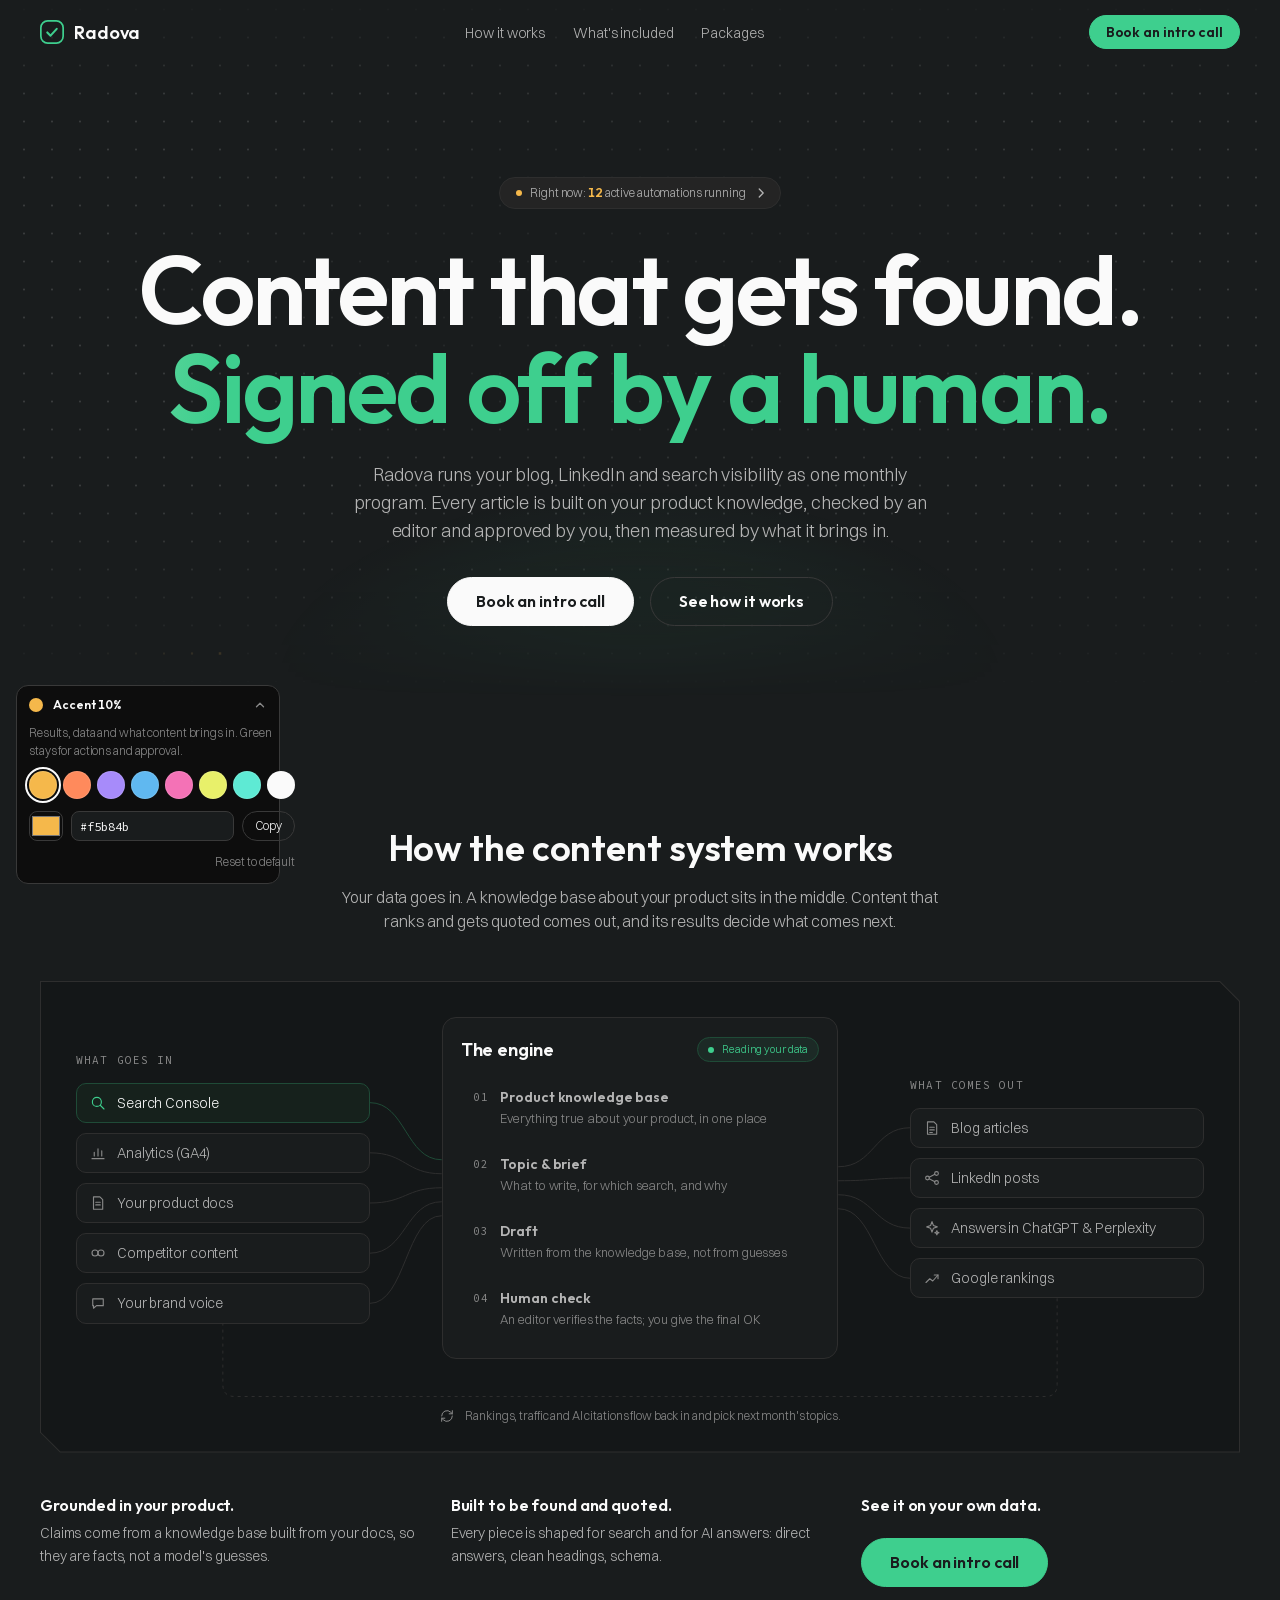
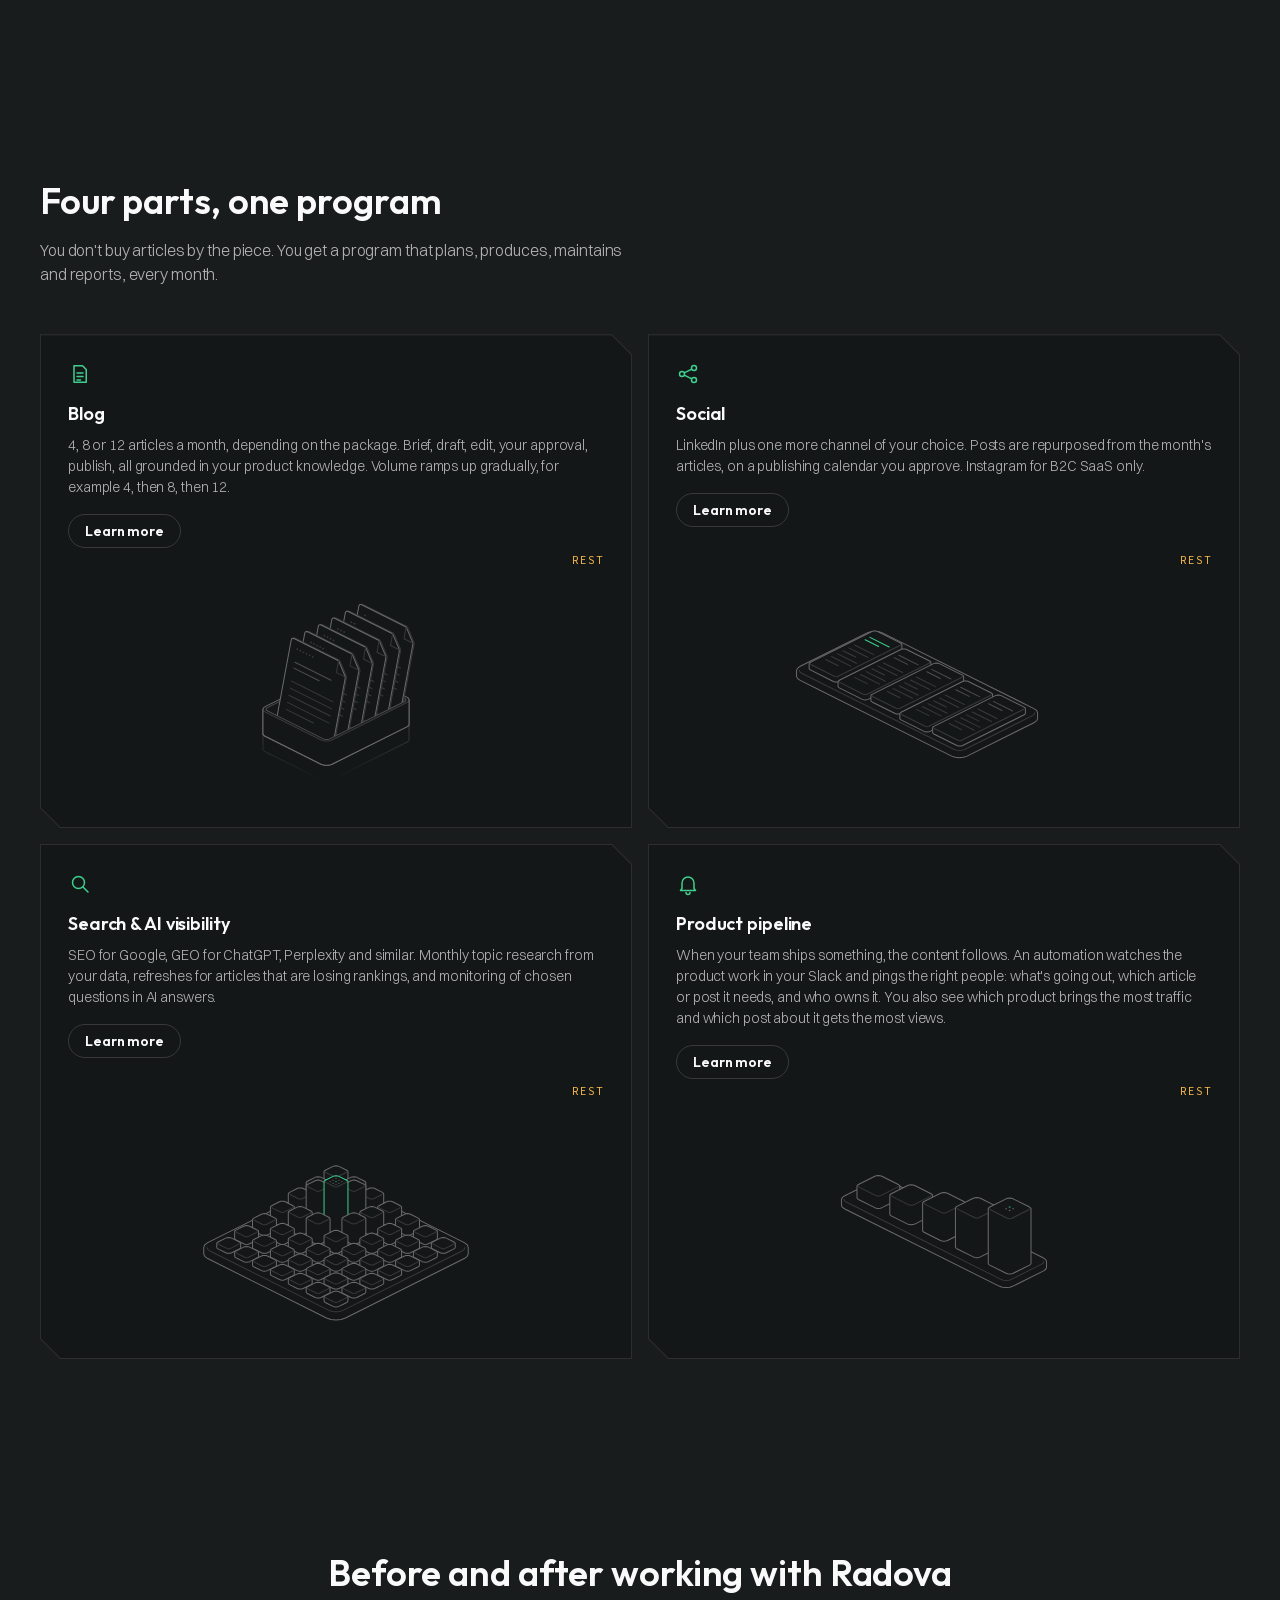
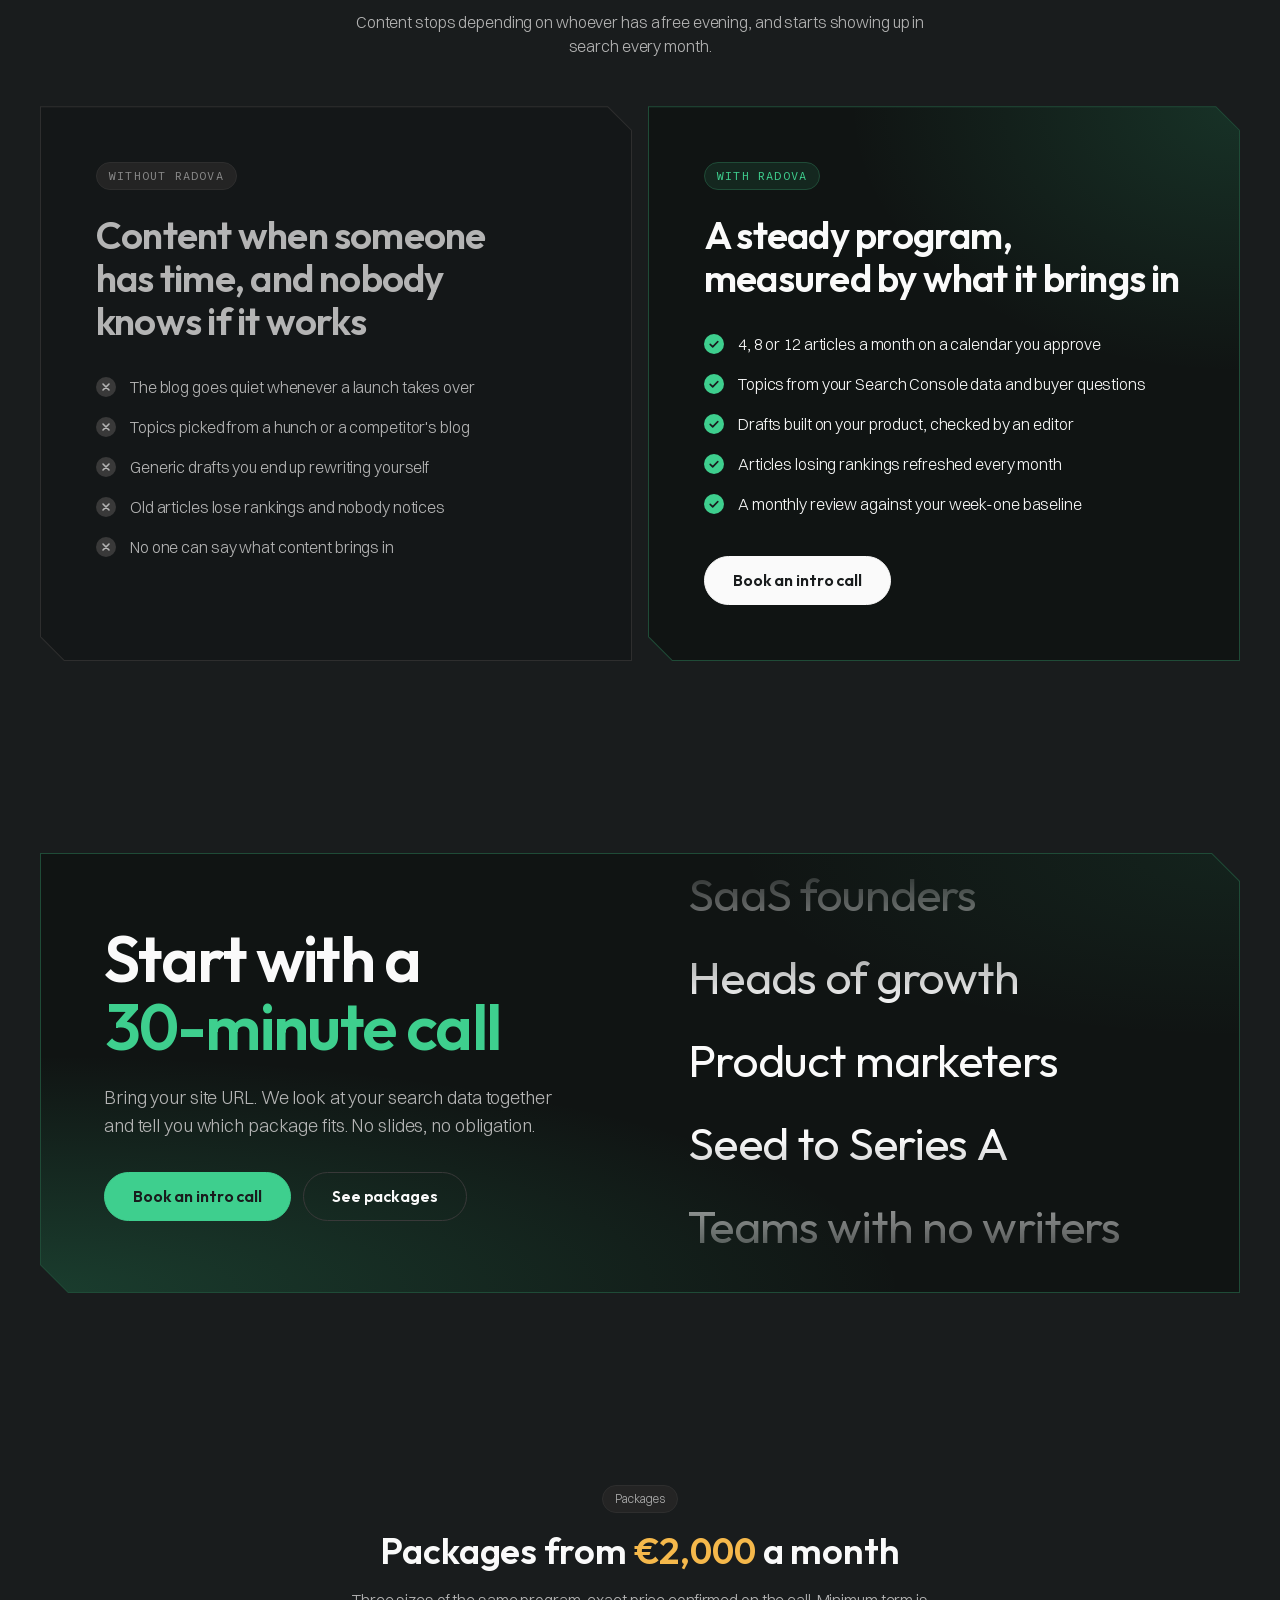
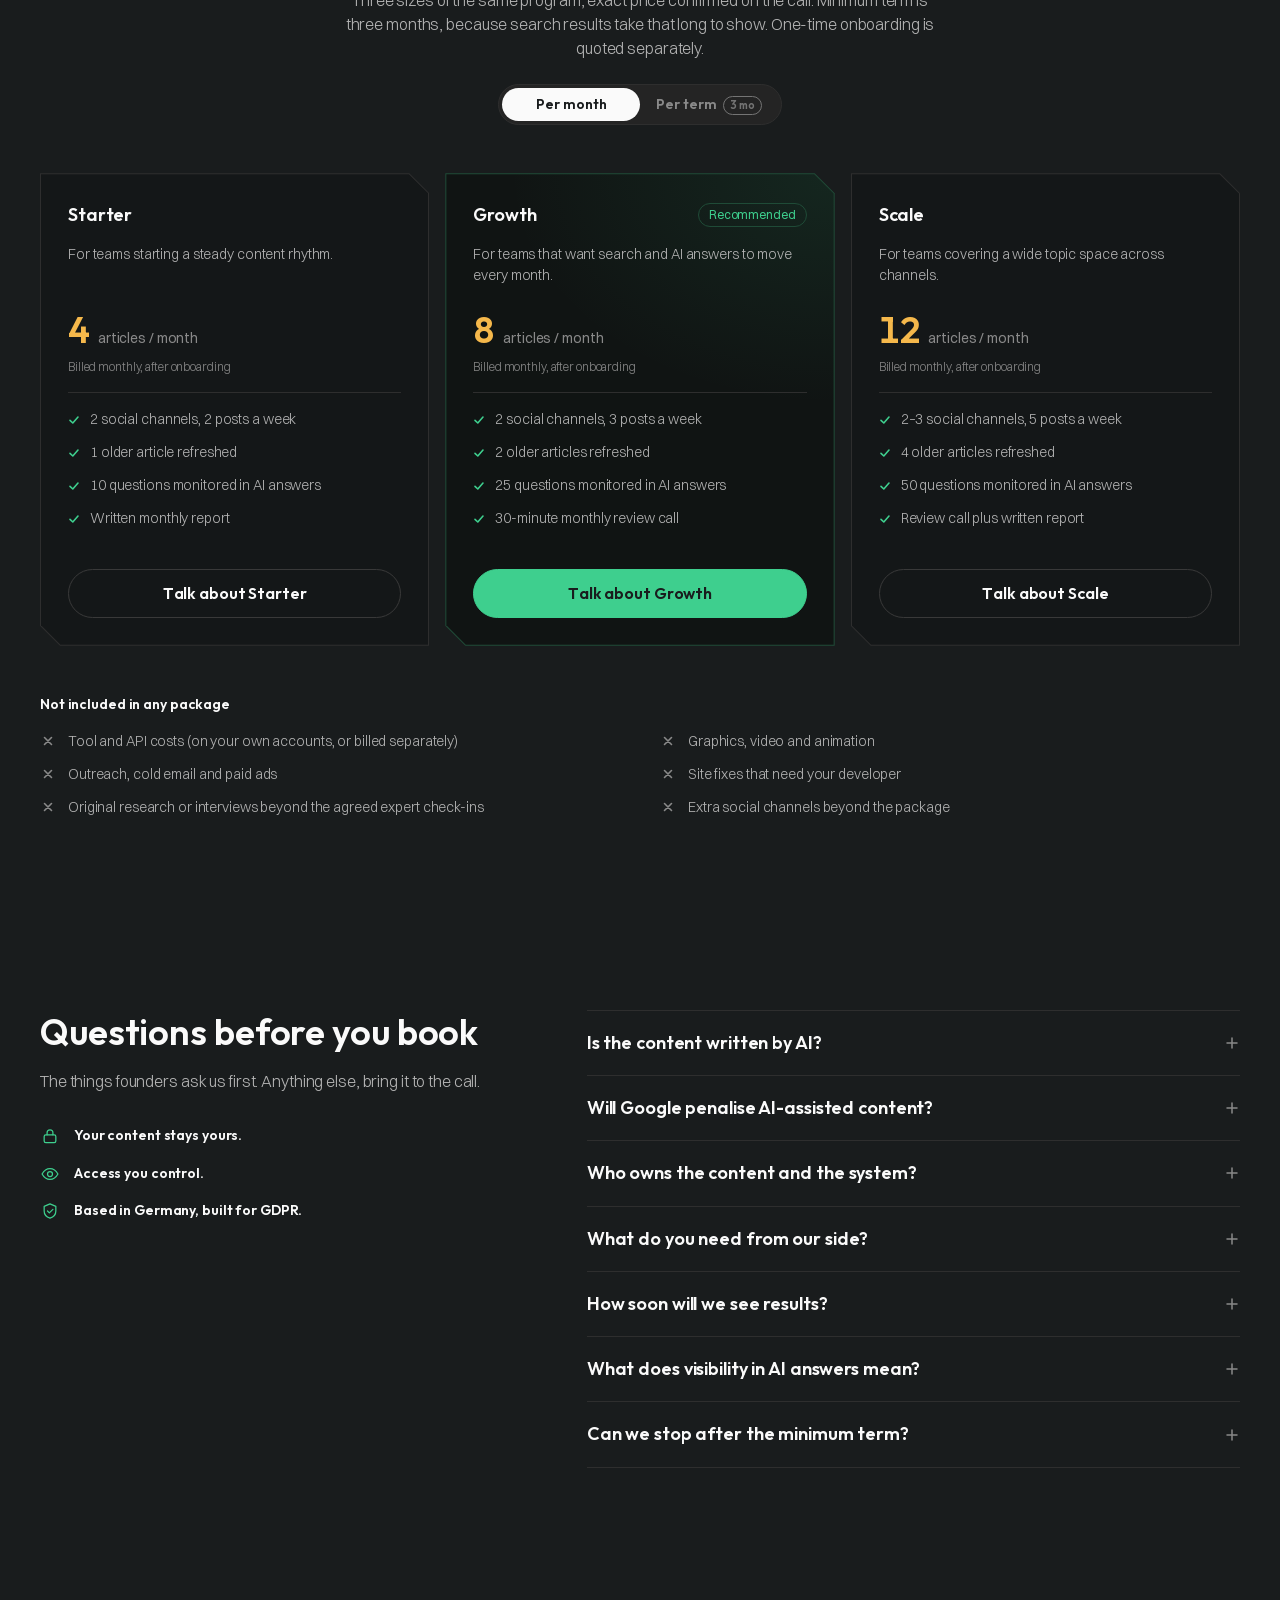
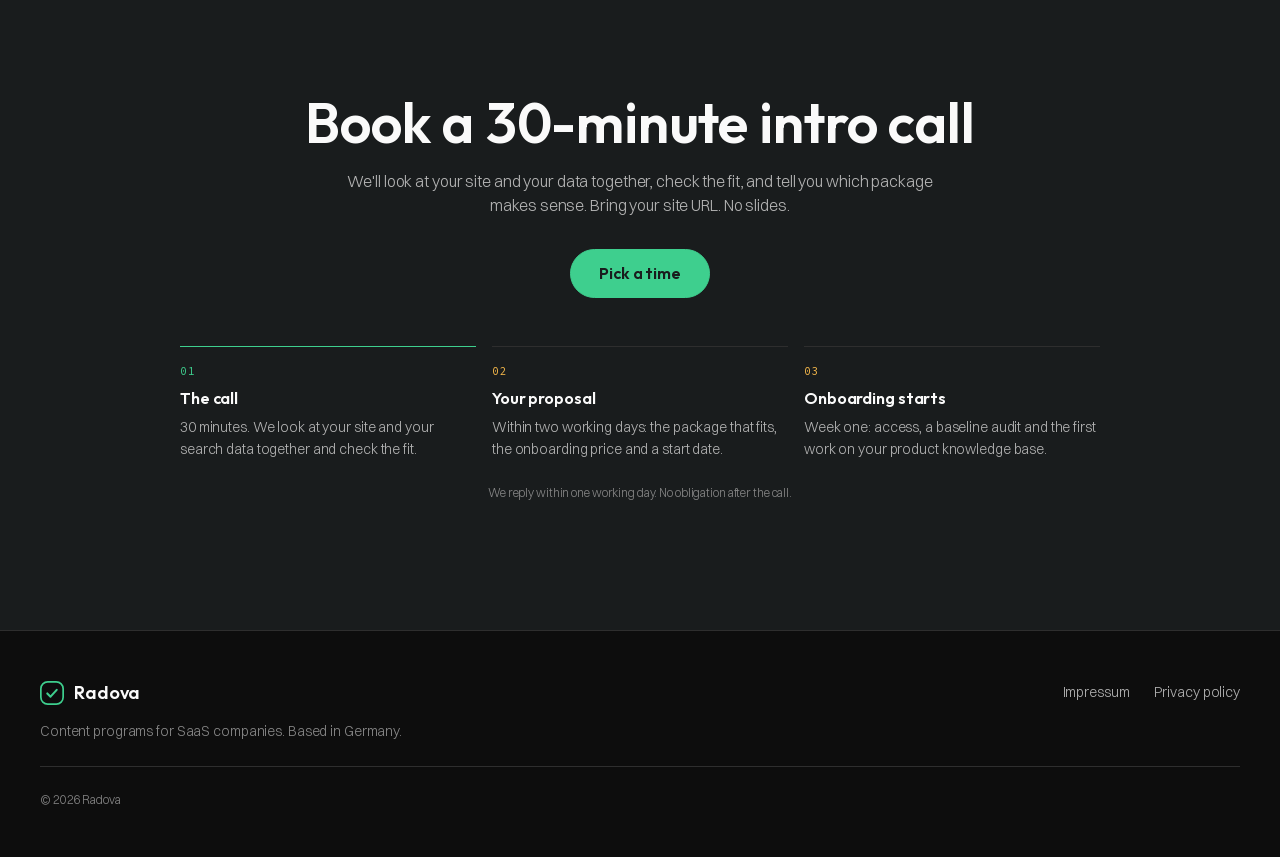
==== index.html @ d09376a0 "Initial Radova landing page Co-Authored-By: Claude Opus 5.5 <noreply@anthropic.com>" ====
<!doctype html>
<html lang="en">
<head>
  <meta charset="utf-8">
  <meta name="viewport" content="width=device-width, initial-scale=1">
  <title>Radova · Content programs for SaaS, signed off by people</title>
  <meta name="description" content="Radova runs a monthly content program for seed and Series A SaaS companies: blog, LinkedIn, SEO and AI-answer visibility. Built on your product knowledge, edited by people, never published without your approval.">
  <meta name="theme-color" content="#191C1D">
  <link rel="preload" href="assets/fonts/outfit-latin.woff2" as="font" type="font/woff2" crossorigin>
  <link rel="preload" href="assets/fonts/switzer-light.woff2" as="font" type="font/woff2" crossorigin>
  <link rel="stylesheet" href="assets/css/style.css">
  <script src="assets/js/main.js" defer></script>
  <script src="assets/js/pricing.js" defer></script>
  <script src="assets/js/letter-swap.js" defer></script>  <script src="assets/js/hero-grid.js" defer></script>
  <script src="assets/js/system.js" defer></script>
  <!-- design helper: remove before launch -->
  <script src="assets/js/accent-panel.js" defer></script>
  <script src="assets/js/hairline-kernel.js" defer></script>
  <script src="assets/js/figures-host.js" defer></script>
  <script type="module" src="assets/figures/drafts.js"></script>
  <script type="module" src="assets/figures/cut.js"></script>
  <script type="module" src="assets/figures/rank.js"></script>
  <script type="module" src="assets/figures/pipeline.js"></script>
  <script type="application/ld+json">
{
  "@context": "https://schema.org",
  "@type": "FAQPage",
  "mainEntity": [
    {
      "@type": "Question",
      "name": "Is the content written by AI?",
      "acceptedAnswer": {
        "@type": "Answer",
        "text": "The first draft is. It is written by our system from a knowledge base about your product, not from a model's general knowledge. Then an editor checks every claim against your product docs and fixes tone, structure and SEO, and you approve it. Nothing is published without a person signing it off."
      }
    },
    {
      "@type": "Question",
      "name": "Will Google penalise AI-assisted content?",
      "acceptedAnswer": {
        "@type": "Answer",
        "text": "Google ranks content on whether it is helpful, not on how it was produced. What gets demoted is thin, unchecked content published at volume. Every article here is grounded in your product, fact-checked by an editor and approved by you before it goes live."
      }
    },
    {
      "@type": "Question",
      "name": "Who owns the content and the system?",
      "acceptedAnswer": {
        "@type": "Answer",
        "text": "You do. The articles, the knowledge base about your product, your brand voice guide and the workflows built for you stay yours, including if you stop working with us."
      }
    },
    {
      "@type": "Question",
      "name": "What do you need from our side?",
      "acceptedAnswer": {
        "@type": "Answer",
        "text": "Access to Google Search Console, GA4, your CMS and the social accounts we post to. One person who approves content within the agreed window, for example two working days. And a product expert we can talk to for 15 minutes, twice a month."
      }
    },
    {
      "@type": "Question",
      "name": "How soon will we see results?",
      "acceptedAnswer": {
        "@type": "Answer",
        "text": "Onboarding takes about six weeks, so the first production articles go live in month two. Search results usually take around three months to show, which is why the minimum term is three months. Every monthly review compares results with the baseline audit from week one."
      }
    },
    {
      "@type": "Question",
      "name": "What does visibility in AI answers mean?",
      "acceptedAnswer": {
        "@type": "Answer",
        "text": "Tools like ChatGPT and Perplexity answer questions by quoting sources. We pick the questions your buyers ask, structure your content so it can be quoted (direct answers, clean headings, schema, data), and check every month whether you are cited for them."
      }
    },
    {
      "@type": "Question",
      "name": "Can we stop after the minimum term?",
      "acceptedAnswer": {
        "@type": "Answer",
        "text": "Yes. After the first three months the program runs month to month, and you can stop at the end of any month. You keep everything that was built."
      }
    }
  ]
}
  </script>
</head>
<body>
  <a class="skip" href="#main">Skip to content</a>

  <!-- partial: header -->
  <header class="site-header" data-header>
    <div class="wrap site-header__inner">
      <a class="brand" href="/" aria-label="Radova home">
        <svg class="brand__mark" viewBox="0 0 28 28" aria-hidden="true">
          <rect x="1" y="1" width="26" height="26" rx="8" fill="none" stroke="currentColor" stroke-width="2"/>
          <path d="M8.5 14.5l3.8 3.8 7.2-8" fill="none" stroke="currentColor" stroke-width="2.4" stroke-linecap="round" stroke-linejoin="round"/>
        </svg>
        <span class="brand__name">Radova</span>
      </a>
      <nav class="site-nav" aria-label="Main">
        <ul>
          <li><a href="#how">How it works</a></li>
          <li><a href="#modules">What's included</a></li>
          <li><a href="#packages">Packages</a></li>
        </ul>
      </nav>
      <div class="site-header__actions">
        <a class="site-header__link" href="#packages">Packages</a>
        <a class="btn btn--primary btn--sm" href="https://cal.com/radova/intro">Book an intro call</a>
      </div>
    </div>
  </header>

  <main id="main">

    <!-- partial: hero -->
    <section class="hero" aria-labelledby="hero-title">
      <div class="hero__stage">
      <div class="hero__bg" aria-hidden="true" data-hero-bg>
        <canvas class="hero__grid" data-hero-grid></canvas>
      </div>
      <div class="wrap hero__inner">
        <a class="announce" href="#how">
          <span class="announce__dot" aria-hidden="true"></span>
          <!-- TODO: replace 12 with the real number of active automations -->
          <span>Right now: <b class="announce__num">12</b> active automations running</span>
          <svg class="icon icon--sm" viewBox="0 0 16 16" aria-hidden="true"><path d="M6 3.5L10.5 8 6 12.5" fill="none" stroke="currentColor" stroke-width="1.5" stroke-linecap="round" stroke-linejoin="round"/></svg>
        </a>
        <h1 id="hero-title" class="hero__title">
          Content that gets found.
          <span class="accent">Signed off by a human.</span>
        </h1>
        <p class="hero__lede">Radova runs your blog, LinkedIn and search visibility as one monthly program. Every article is built on your product knowledge, checked by an editor and approved by you, then measured by what it brings in.</p>
        <div class="hero__actions">
          <a class="btn btn--light btn--lg" href="https://cal.com/radova/intro">Book an intro call</a>
          <a class="btn btn--ghost btn--lg" href="#how">See how it works</a>
        </div>
      </div>
      </div>

    </section>

    <!-- partial: how it works -->
    <section id="how" class="section how" aria-labelledby="how-title">
      <div class="wrap">
        <header class="section__head section__head--center">
          <h2 id="how-title" class="section__title">How the content system works</h2>
          <p class="section__lede">Your data goes in. A knowledge base about your product sits in the middle. Content that ranks and gets quoted comes out, and its results decide what comes next.</p>
        </header>

        <div class="sys" data-sys>
          <svg class="sys__wires" aria-hidden="true" data-sys-wires></svg>
          <div class="sys__col sys__col--in">
            <p class="sys__cap">What goes in</p>
            <ul class="sys__chips">
              <li class="sys__chip sys__chip--in" data-sys-in="0"><svg viewBox="0 0 24 24" aria-hidden="true"><circle cx="10.5" cy="10.5" r="6"/><path d="M15 15l5 5"/></svg><span>Search Console</span></li>
              <li class="sys__chip sys__chip--in" data-sys-in="1"><svg viewBox="0 0 24 24" aria-hidden="true"><path d="M4 19.5h16"/><path d="M7 16v-5M12 16V6.5M17 16v-7"/></svg><span>Analytics (GA4)</span></li>
              <li class="sys__chip sys__chip--in" data-sys-in="2"><svg viewBox="0 0 24 24" aria-hidden="true"><path d="M6 3.75h8.5L18.25 7.5v12.75H6z"/><path d="M9 11h6M9 14.5h6"/></svg><span>Your product docs</span></li>
              <li class="sys__chip sys__chip--in" data-sys-in="3"><svg viewBox="0 0 24 24" aria-hidden="true"><circle cx="8" cy="12" r="4"/><circle cx="16" cy="12" r="4"/></svg><span>Competitor content</span></li>
              <li class="sys__chip sys__chip--in" data-sys-in="4"><svg viewBox="0 0 24 24" aria-hidden="true"><path d="M5 6.5h14v9H10l-4 3.5v-3.5H5z"/></svg><span>Your brand voice</span></li>
            </ul>
          </div>

          <div class="sys__engine" data-sys-engine>
            <div class="sys__engine-head">
              <span class="sys__engine-name">The engine</span>
              <span class="sys__engine-state"><i></i><span data-sys-state>Reading your data</span></span>
            </div>
            <ol class="sys__stages">
                <li class="sys__stage" data-sys-stage="0"><span class="sys__stage-no">01</span><span class="sys__stage-body"><b>Product knowledge base</b><span>Everything true about your product, in one place</span></span></li>
                <li class="sys__stage" data-sys-stage="1"><span class="sys__stage-no">02</span><span class="sys__stage-body"><b>Topic &amp; brief</b><span>What to write, for which search, and why</span></span></li>
                <li class="sys__stage" data-sys-stage="2"><span class="sys__stage-no">03</span><span class="sys__stage-body"><b>Draft</b><span>Written from the knowledge base, not from guesses</span></span></li>
                <li class="sys__stage" data-sys-stage="3"><span class="sys__stage-no">04</span><span class="sys__stage-body"><b>Human check</b><span>An editor verifies the facts; you give the final OK</span></span></li>
            </ol>
          </div>

          <div class="sys__col sys__col--out">
            <p class="sys__cap">What comes out</p>
            <ul class="sys__chips">
              <li class="sys__chip sys__chip--out" data-sys-out="0"><svg viewBox="0 0 24 24" aria-hidden="true"><path d="M6 3.75h8.5L18.25 7.5v12.75H6z"/><path d="M9 11h6M9 14.5h6M9 18h3.5"/></svg><span>Blog articles</span></li>
              <li class="sys__chip sys__chip--out" data-sys-out="1"><svg viewBox="0 0 24 24" aria-hidden="true"><circle cx="6" cy="12" r="2.5"/><circle cx="18" cy="6" r="2.5"/><circle cx="18" cy="18" r="2.5"/><path d="M8.2 10.9l7.6-3.8M8.2 13.1l7.6 3.8"/></svg><span>LinkedIn posts</span></li>
              <li class="sys__chip sys__chip--out" data-sys-out="2"><svg viewBox="0 0 24 24" aria-hidden="true"><path d="M12 3.5l1.9 5.1 5.1 1.9-5.1 1.9L12 17.5l-1.9-5.1L5 10.5l5.1-1.9z"/><path d="M18.5 15.5l.8 2 2 .8-2 .8-.8 2-.8-2-2-.8 2-.8z"/></svg><span>Answers in ChatGPT &amp; Perplexity</span></li>
              <li class="sys__chip sys__chip--out" data-sys-out="3"><svg viewBox="0 0 24 24" aria-hidden="true"><path d="M4 18l5-5 4 3 7-8"/><path d="M15 8h5v5"/></svg><span>Google rankings</span></li>
            </ul>
          </div>

          <div class="sys__loop" data-sys-loop>
            <svg viewBox="0 0 24 24" aria-hidden="true"><path d="M4 12a8 8 0 0 1 13.7-5.6L20 8.7M20 4v4.7h-4.7M20 12a8 8 0 0 1-13.7 5.6L4 15.3M4 20v-4.7h4.7"/></svg>
            <span>Rankings, traffic and AI citations flow back in and pick next month's topics.</span>
          </div>
        </div>

        <ul class="sys__points">
          <li><b>Grounded in your product.</b> Claims come from a knowledge base built from your docs, so they are facts, not a model's guesses.</li>
          <li><b>Built to be found and quoted.</b> Every piece is shaped for search and for AI answers: direct answers, clean headings, schema.</li>
          <li class="sys__cta">
            <b>See it on your own data.</b>
            <a class="btn btn--primary btn--lg" href="https://cal.com/radova/intro">Book an intro call</a>
          </li>
        </ul>
      </div>
    </section>

    <!-- partial: modules -->
    <section id="modules" class="section" aria-labelledby="modules-title">
      <div class="wrap">
        <header class="section__head">
          <h2 id="modules-title" class="section__title">Four parts, one program</h2>
          <p class="section__lede">You don't buy articles by the piece. You get a program that plans, produces, maintains and reports, every month.</p>
        </header>

        <div class="features">
          <article class="card feature">
            <div class="feature__body">
              <svg class="feature__icon" viewBox="0 0 24 24" aria-hidden="true"><path d="M6 3.75h8.5L18.25 7.5v12.75H6z" fill="none" stroke="currentColor" stroke-width="1.5" stroke-linejoin="round"/><path d="M9 11h6M9 14.5h6M9 18h3.5" stroke="currentColor" stroke-width="1.5" stroke-linecap="round"/></svg>
              <h3 class="card__title">Blog</h3>
              <p class="card__text">4, 8 or 12 articles a month, depending on the package. Brief, draft, edit, your approval, publish, all grounded in your product knowledge. Volume ramps up gradually, for example 4, then 8, then 12.</p>
              <a class="btn btn--ghost btn--sm feature__more" href="/services/blog" aria-label="Learn more about Blog">Learn more</a>
            </div>
            <div class="feature__art">
              <div class="figure" data-figure="drafts" aria-label="Six article drafts in a tray; the one under the pointer stands up for review."></div>
              <span class="feature__read" data-figure-read="drafts" aria-hidden="true">rest</span>
            </div>
          </article>

          <article class="card feature">
            <div class="feature__body">
              <svg class="feature__icon" viewBox="0 0 24 24" aria-hidden="true"><circle cx="6" cy="12" r="2.5" fill="none" stroke="currentColor" stroke-width="1.5"/><circle cx="18" cy="6" r="2.5" fill="none" stroke="currentColor" stroke-width="1.5"/><circle cx="18" cy="18" r="2.5" fill="none" stroke="currentColor" stroke-width="1.5"/><path d="M8.2 10.9l7.6-3.8M8.2 13.1l7.6 3.8" stroke="currentColor" stroke-width="1.5"/></svg>
              <h3 class="card__title">Social</h3>
              <p class="card__text">LinkedIn plus one more channel of your choice. Posts are repurposed from the month's articles, on a publishing calendar you approve. Instagram for B2C SaaS only.</p>
              <a class="btn btn--ghost btn--sm feature__more" href="/services/social" aria-label="Learn more about Social">Learn more</a>
            </div>
            <div class="feature__art">
              <div class="figure" data-figure="cut" aria-label="One article cut into five posts; the post under the pointer lifts."></div>
              <span class="feature__read" data-figure-read="cut" aria-hidden="true">rest</span>
            </div>
          </article>

          <article class="card feature">
            <div class="feature__body">
              <svg class="feature__icon" viewBox="0 0 24 24" aria-hidden="true"><circle cx="10.5" cy="10.5" r="6" fill="none" stroke="currentColor" stroke-width="1.5"/><path d="M15 15l5 5" stroke="currentColor" stroke-width="1.5" stroke-linecap="round"/></svg>
              <h3 class="card__title">Search &amp; AI visibility</h3>
              <p class="card__text">SEO for Google, GEO for ChatGPT, Perplexity and similar. Monthly topic research from your data, refreshes for articles that are losing rankings, and monitoring of chosen questions in AI answers.</p>
              <a class="btn btn--ghost btn--sm feature__more" href="/services/search-ai-visibility" aria-label="Learn more about Search and AI visibility">Learn more</a>
            </div>
            <div class="feature__art">
              <div class="figure" data-figure="rank" aria-label="A field of topics; the ones near the pointer rise in rank."></div>
              <span class="feature__read" data-figure-read="rank" aria-hidden="true">rest</span>
            </div>
          </article>

          <article class="card feature">
            <div class="feature__body">
              <svg class="feature__icon" viewBox="0 0 24 24" aria-hidden="true"><path d="M6 16.5V11a6 6 0 0 1 12 0v5.5l1.5 2h-15z" fill="none" stroke="currentColor" stroke-width="1.5" stroke-linejoin="round"/><path d="M10 20.5a2 2 0 0 0 4 0" fill="none" stroke="currentColor" stroke-width="1.5" stroke-linecap="round"/></svg>
              <h3 class="card__title">Product pipeline</h3>
              <p class="card__text">When your team ships something, the content follows. An automation watches the product work in your Slack and pings the right people: what's going out, which article or post it needs, and who owns it. You also see which product brings the most traffic and which post about it gets the most views.</p>
              <a class="btn btn--ghost btn--sm feature__more" href="/services/product-pipeline" aria-label="Learn more about Product pipeline">Learn more</a>
            </div>
            <div class="feature__art">
              <div class="figure" data-figure="pipeline" aria-label="Five steps from a product release to views; the step under the pointer lifts."></div>
              <span class="feature__read" data-figure-read="pipeline" aria-hidden="true">rest</span>
            </div>
          </article>

        </div>
      </div>
    </section>

    <!-- partial: before / after -->
    <section id="compare" class="section ba" aria-labelledby="ba-title">
      <div class="wrap">
        <header class="section__head section__head--center">
          <h2 id="ba-title" class="section__title">Before and after working with Radova</h2>
          <p class="section__lede">Content stops depending on whoever has a free evening, and starts showing up in search every month.</p>
        </header>
        <div class="ba__grid">
          <article class="ba__card ba__card--without">
            <span class="ba__tag">Without Radova</span>
            <h3 class="ba__title">Content when someone has time, and nobody knows if it works</h3>
            <ul class="ba__list">
              <li><svg viewBox="0 0 20 20" aria-hidden="true"><circle cx="10" cy="10" r="10"/><path d="M7 7l6 6M13 7l-6 6" fill="none" stroke-width="1.6" stroke-linecap="round"/></svg><span>The blog goes quiet whenever a launch takes over</span></li>
              <li><svg viewBox="0 0 20 20" aria-hidden="true"><circle cx="10" cy="10" r="10"/><path d="M7 7l6 6M13 7l-6 6" fill="none" stroke-width="1.6" stroke-linecap="round"/></svg><span>Topics picked from a hunch or a competitor's blog</span></li>
              <li><svg viewBox="0 0 20 20" aria-hidden="true"><circle cx="10" cy="10" r="10"/><path d="M7 7l6 6M13 7l-6 6" fill="none" stroke-width="1.6" stroke-linecap="round"/></svg><span>Generic drafts you end up rewriting yourself</span></li>
              <li><svg viewBox="0 0 20 20" aria-hidden="true"><circle cx="10" cy="10" r="10"/><path d="M7 7l6 6M13 7l-6 6" fill="none" stroke-width="1.6" stroke-linecap="round"/></svg><span>Old articles lose rankings and nobody notices</span></li>
              <li><svg viewBox="0 0 20 20" aria-hidden="true"><circle cx="10" cy="10" r="10"/><path d="M7 7l6 6M13 7l-6 6" fill="none" stroke-width="1.6" stroke-linecap="round"/></svg><span>No one can say what content brings in</span></li>
            </ul>
          </article>
          <article class="ba__card ba__card--with">
            <span class="ba__tag">With Radova</span>
            <h3 class="ba__title">A steady program, measured by what it brings in</h3>
            <ul class="ba__list">
              <li><svg viewBox="0 0 20 20" aria-hidden="true"><circle cx="10" cy="10" r="10"/><path d="M6.2 10.4l2.5 2.5 5.1-5.3" fill="none" stroke-width="1.6" stroke-linecap="round" stroke-linejoin="round"/></svg><span>4, 8 or 12 articles a month on a calendar you approve</span></li>
              <li><svg viewBox="0 0 20 20" aria-hidden="true"><circle cx="10" cy="10" r="10"/><path d="M6.2 10.4l2.5 2.5 5.1-5.3" fill="none" stroke-width="1.6" stroke-linecap="round" stroke-linejoin="round"/></svg><span>Topics from your Search Console data and buyer questions</span></li>
              <li><svg viewBox="0 0 20 20" aria-hidden="true"><circle cx="10" cy="10" r="10"/><path d="M6.2 10.4l2.5 2.5 5.1-5.3" fill="none" stroke-width="1.6" stroke-linecap="round" stroke-linejoin="round"/></svg><span>Drafts built on your product, checked by an editor</span></li>
              <li><svg viewBox="0 0 20 20" aria-hidden="true"><circle cx="10" cy="10" r="10"/><path d="M6.2 10.4l2.5 2.5 5.1-5.3" fill="none" stroke-width="1.6" stroke-linecap="round" stroke-linejoin="round"/></svg><span>Articles losing rankings refreshed every month</span></li>
              <li><svg viewBox="0 0 20 20" aria-hidden="true"><circle cx="10" cy="10" r="10"/><path d="M6.2 10.4l2.5 2.5 5.1-5.3" fill="none" stroke-width="1.6" stroke-linecap="round" stroke-linejoin="round"/></svg><span>A monthly review against your week-one baseline</span></li>
            </ul>
            <a class="btn btn--light btn--lg ba__cta" href="https://cal.com/radova/intro">Book an intro call</a>
          </article>
        </div>
      </div>
    </section>

    <!-- partial: mid cta -->
    <section class="section cta-mid" aria-labelledby="cta-mid-title">
      <div class="wrap">
        <div class="cta-box">
          <div class="cta-box__copy">
            <h2 id="cta-mid-title" class="cta-box__title">Start with a <span class="accent">30-minute call</span></h2>
            <p class="cta-box__lede">Bring your site URL. We look at your search data together and tell you which package fits. No slides, no obligation.</p>
            <div class="cta-box__actions">
              <a class="btn btn--primary btn--lg" href="#book">Book an intro call</a>
              <a class="btn btn--ghost btn--lg" href="#packages">See packages</a>
            </div>
          </div>
          <div class="cta-box__roll">
            <p class="sr-only">Built for:</p>
            <div class="cta-roll">
              <ul class="cta-roll__track">
                <li>SaaS founders</li>
                <li>Heads of growth</li>
                <li>Product marketers</li>
                <li>Seed to Series A</li>
                <li>Teams with no writers</li>
                <li>Lean marketing teams</li>
                <li aria-hidden="true">SaaS founders</li>
                <li aria-hidden="true">Heads of growth</li>
                <li aria-hidden="true">Product marketers</li>
                <li aria-hidden="true">Seed to Series A</li>
                <li aria-hidden="true">Teams with no writers</li>
                <li aria-hidden="true">Lean marketing teams</li>
              </ul>
            </div>
          </div>
        </div>
      </div>
    </section>

    <!-- partial: packages -->
    <section id="packages" class="section" aria-labelledby="packages-title">
      <div class="wrap">
        <div class="ip-root" data-ip>
          <div>
            <div class="ip-reveal" data-ip-reveal>
              <header class="section__head section__head--center ip-head">
                <span class="tag">Packages</span>
                <h2 id="packages-title" class="section__title">Packages from <span class="ip-from">€2,000</span> a month</h2>
                <p class="section__lede">Three sizes of the same program, exact price confirmed on the call. Minimum term is three months, because search results take that long to show. One-time onboarding is quoted separately.</p>
                <div class="ip-toggle" role="group" aria-label="Show volume per">
                  <span class="ip-toggle-pill" aria-hidden="true"></span>
                  <button type="button" aria-pressed="true" data-ip-period="month">Per month</button>
                  <button type="button" aria-pressed="false" data-ip-period="term">Per term<span class="ip-save">3 mo</span></button>
                </div>
              </header>
              <div class="ip-plans">
            <div class="ip-frame">
              <article class="card ip-plan">
                <h3 class="ip-plan-name">Starter</h3>
                <p class="ip-plan-desc">For teams starting a steady content rhythm.</p>
                <p class="ip-price"><span data-ip-count="4">4</span><span class="ip-per" data-ip-per>articles / month</span></p>
                <p class="ip-saving" data-ip-note>Billed monthly, after onboarding</p>
                <ul class="ip-feats">
                  <li><svg width="12" height="12" viewBox="0 0 12 12" aria-hidden="true"><path d="M2 6.4 4.8 9 10 3" fill="none" stroke="currentColor" stroke-width="1.6" stroke-linecap="round" stroke-linejoin="round"/></svg>2 social channels, 2 posts a week</li>
                  <li><svg width="12" height="12" viewBox="0 0 12 12" aria-hidden="true"><path d="M2 6.4 4.8 9 10 3" fill="none" stroke="currentColor" stroke-width="1.6" stroke-linecap="round" stroke-linejoin="round"/></svg>1 older article refreshed</li>
                  <li><svg width="12" height="12" viewBox="0 0 12 12" aria-hidden="true"><path d="M2 6.4 4.8 9 10 3" fill="none" stroke="currentColor" stroke-width="1.6" stroke-linecap="round" stroke-linejoin="round"/></svg>10 questions monitored in AI answers</li>
                  <li><svg width="12" height="12" viewBox="0 0 12 12" aria-hidden="true"><path d="M2 6.4 4.8 9 10 3" fill="none" stroke="currentColor" stroke-width="1.6" stroke-linecap="round" stroke-linejoin="round"/></svg>Written monthly report</li>
                </ul>
                <a class="btn btn--ghost btn--lg ip-btn" href="#book">Talk about Starter</a>
              </article>
            </div>
            <div class="ip-frame">
              <article class="card ip-plan ip-plan-hot">
                <h3 class="ip-plan-name">Growth<span class="ip-badge">Recommended</span></h3>
                <p class="ip-plan-desc">For teams that want search and AI answers to move every month.</p>
                <p class="ip-price"><span data-ip-count="8">8</span><span class="ip-per" data-ip-per>articles / month</span></p>
                <p class="ip-saving" data-ip-note>Billed monthly, after onboarding</p>
                <ul class="ip-feats">
                  <li><svg width="12" height="12" viewBox="0 0 12 12" aria-hidden="true"><path d="M2 6.4 4.8 9 10 3" fill="none" stroke="currentColor" stroke-width="1.6" stroke-linecap="round" stroke-linejoin="round"/></svg>2 social channels, 3 posts a week</li>
                  <li><svg width="12" height="12" viewBox="0 0 12 12" aria-hidden="true"><path d="M2 6.4 4.8 9 10 3" fill="none" stroke="currentColor" stroke-width="1.6" stroke-linecap="round" stroke-linejoin="round"/></svg>2 older articles refreshed</li>
                  <li><svg width="12" height="12" viewBox="0 0 12 12" aria-hidden="true"><path d="M2 6.4 4.8 9 10 3" fill="none" stroke="currentColor" stroke-width="1.6" stroke-linecap="round" stroke-linejoin="round"/></svg>25 questions monitored in AI answers</li>
                  <li><svg width="12" height="12" viewBox="0 0 12 12" aria-hidden="true"><path d="M2 6.4 4.8 9 10 3" fill="none" stroke="currentColor" stroke-width="1.6" stroke-linecap="round" stroke-linejoin="round"/></svg>30-minute monthly review call</li>
                </ul>
                <a class="btn btn--primary btn--lg ip-btn" href="#book">Talk about Growth</a>
              </article>
            </div>
            <div class="ip-frame">
              <article class="card ip-plan">
                <h3 class="ip-plan-name">Scale</h3>
                <p class="ip-plan-desc">For teams covering a wide topic space across channels.</p>
                <p class="ip-price"><span data-ip-count="12">12</span><span class="ip-per" data-ip-per>articles / month</span></p>
                <p class="ip-saving" data-ip-note>Billed monthly, after onboarding</p>
                <ul class="ip-feats">
                  <li><svg width="12" height="12" viewBox="0 0 12 12" aria-hidden="true"><path d="M2 6.4 4.8 9 10 3" fill="none" stroke="currentColor" stroke-width="1.6" stroke-linecap="round" stroke-linejoin="round"/></svg>2–3 social channels, 5 posts a week</li>
                  <li><svg width="12" height="12" viewBox="0 0 12 12" aria-hidden="true"><path d="M2 6.4 4.8 9 10 3" fill="none" stroke="currentColor" stroke-width="1.6" stroke-linecap="round" stroke-linejoin="round"/></svg>4 older articles refreshed</li>
                  <li><svg width="12" height="12" viewBox="0 0 12 12" aria-hidden="true"><path d="M2 6.4 4.8 9 10 3" fill="none" stroke="currentColor" stroke-width="1.6" stroke-linecap="round" stroke-linejoin="round"/></svg>50 questions monitored in AI answers</li>
                  <li><svg width="12" height="12" viewBox="0 0 12 12" aria-hidden="true"><path d="M2 6.4 4.8 9 10 3" fill="none" stroke="currentColor" stroke-width="1.6" stroke-linecap="round" stroke-linejoin="round"/></svg>Review call plus written report</li>
                </ul>
                <a class="btn btn--ghost btn--lg ip-btn" href="#book">Talk about Scale</a>
              </article>
            </div>
              </div>
            </div>
          </div>
        </div>

        <div class="scope">
          <h3 class="scope__title">Not included in any package</h3>
          <ul class="crosses">
            <li>Tool and API costs (on your own accounts, or billed separately)</li>
            <li>Graphics, video and animation</li>
            <li>Outreach, cold email and paid ads</li>
            <li>Site fixes that need your developer</li>
            <li>Original research or interviews beyond the agreed expert check-ins</li>
            <li>Extra social channels beyond the package</li>
          </ul>
        </div>
      </div>
    </section>

    <!-- partial: faq -->
    <section id="faq" class="section" aria-labelledby="faq-title">
      <div class="wrap faq">
        <div class="faq__side">
          <h2 id="faq-title" class="section__title">Questions before you book</h2>
          <p class="section__lede">The things founders ask us first. Anything else, bring it to the call.</p>
          <ul class="trust">
            <li>
              <svg viewBox="0 0 24 24" aria-hidden="true"><rect x="5" y="10.5" width="14" height="9.5" rx="2"/><path d="M8.5 10.5V8a3.5 3.5 0 0 1 7 0v2.5"/></svg>
              <span><b>Your content stays yours.</b></span>
            </li>
            <li>
              <svg viewBox="0 0 24 24" aria-hidden="true"><circle cx="12" cy="12" r="3"/><path d="M2.5 12S6 5.5 12 5.5 21.5 12 21.5 12 18 18.5 12 18.5 2.5 12 2.5 12z"/></svg>
              <span><b>Access you control.</b></span>
            </li>
            <li>
              <svg viewBox="0 0 24 24" aria-hidden="true"><path d="M12 3.5l7 3v5.5c0 4.2-3 7.4-7 8.5-4-1.1-7-4.3-7-8.5V6.5z"/><path d="M9 12l2.2 2.2L15.5 10"/></svg>
              <span><b>Based in Germany, built for GDPR.</b></span>
            </li>
          </ul>
        </div>
        <div class="faq__list">
            <details class="faq__item">
              <summary><span>Is the content written by AI?</span><svg class="faq__icon" viewBox="0 0 16 16" aria-hidden="true"><path d="M8 3v10M3 8h10" fill="none" stroke="currentColor" stroke-width="1.5" stroke-linecap="round"/></svg></summary>
              <p>The first draft is. It is written by our system from a knowledge base about your product, not from a model&#x27;s general knowledge. Then an editor checks every claim against your product docs and fixes tone, structure and SEO, and you approve it. Nothing is published without a person signing it off.</p>
            </details>
            <details class="faq__item">
              <summary><span>Will Google penalise AI-assisted content?</span><svg class="faq__icon" viewBox="0 0 16 16" aria-hidden="true"><path d="M8 3v10M3 8h10" fill="none" stroke="currentColor" stroke-width="1.5" stroke-linecap="round"/></svg></summary>
              <p>Google ranks content on whether it is helpful, not on how it was produced. What gets demoted is thin, unchecked content published at volume. Every article here is grounded in your product, fact-checked by an editor and approved by you before it goes live.</p>
            </details>
            <details class="faq__item">
              <summary><span>Who owns the content and the system?</span><svg class="faq__icon" viewBox="0 0 16 16" aria-hidden="true"><path d="M8 3v10M3 8h10" fill="none" stroke="currentColor" stroke-width="1.5" stroke-linecap="round"/></svg></summary>
              <p>You do. The articles, the knowledge base about your product, your brand voice guide and the workflows built for you stay yours, including if you stop working with us.</p>
            </details>
            <details class="faq__item">
              <summary><span>What do you need from our side?</span><svg class="faq__icon" viewBox="0 0 16 16" aria-hidden="true"><path d="M8 3v10M3 8h10" fill="none" stroke="currentColor" stroke-width="1.5" stroke-linecap="round"/></svg></summary>
              <p>Access to Google Search Console, GA4, your CMS and the social accounts we post to. One person who approves content within the agreed window, for example two working days. And a product expert we can talk to for 15 minutes, twice a month.</p>
            </details>
            <details class="faq__item">
              <summary><span>How soon will we see results?</span><svg class="faq__icon" viewBox="0 0 16 16" aria-hidden="true"><path d="M8 3v10M3 8h10" fill="none" stroke="currentColor" stroke-width="1.5" stroke-linecap="round"/></svg></summary>
              <p>Onboarding takes about six weeks, so the first production articles go live in month two. Search results usually take around three months to show, which is why the minimum term is three months. Every monthly review compares results with the baseline audit from week one.</p>
            </details>
            <details class="faq__item">
              <summary><span>What does visibility in AI answers mean?</span><svg class="faq__icon" viewBox="0 0 16 16" aria-hidden="true"><path d="M8 3v10M3 8h10" fill="none" stroke="currentColor" stroke-width="1.5" stroke-linecap="round"/></svg></summary>
              <p>Tools like ChatGPT and Perplexity answer questions by quoting sources. We pick the questions your buyers ask, structure your content so it can be quoted (direct answers, clean headings, schema, data), and check every month whether you are cited for them.</p>
            </details>
            <details class="faq__item">
              <summary><span>Can we stop after the minimum term?</span><svg class="faq__icon" viewBox="0 0 16 16" aria-hidden="true"><path d="M8 3v10M3 8h10" fill="none" stroke="currentColor" stroke-width="1.5" stroke-linecap="round"/></svg></summary>
              <p>Yes. After the first three months the program runs month to month, and you can stop at the end of any month. You keep everything that was built.</p>
            </details>
        </div>
      </div>
    </section>

    <!-- partial: closing call -->
    <section id="book" class="section closing" aria-labelledby="book-title">
      <div class="wrap closing__inner">
        <h2 id="book-title" class="closing__title">Book a 30-minute intro call</h2>
        <p class="section__lede">We'll look at your site and your data together, check the fit, and tell you which package makes sense. Bring your site URL. No slides.</p>
        <div class="hero__actions">
          <a class="btn btn--primary btn--lg" href="https://cal.com/radova/intro">Pick a time</a>
        </div>
        <ol class="next" aria-label="What happens after you book">
          <li><span class="next__no">01</span><b>The call</b><span>30 minutes. We look at your site and your search data together and check the fit.</span></li>
          <li><span class="next__no">02</span><b>Your proposal</b><span>Within two working days: the package that fits, the onboarding price and a start date.</span></li>
          <li><span class="next__no">03</span><b>Onboarding starts</b><span>Week one: access, a baseline audit and the first work on your product knowledge base.</span></li>
        </ol>
        <p class="next__note">We reply within one working day. No obligation after the call.</p>
      </div>
    </section>
  </main>

  <!-- partial: footer -->
  <footer class="site-footer">
    <div class="wrap site-footer__inner">
      <div>
        <a class="brand" href="/" aria-label="Radova home">
          <svg class="brand__mark" viewBox="0 0 28 28" aria-hidden="true">
            <rect x="1" y="1" width="26" height="26" rx="8" fill="none" stroke="currentColor" stroke-width="2"/>
            <path d="M8.5 14.5l3.8 3.8 7.2-8" fill="none" stroke="currentColor" stroke-width="2.4" stroke-linecap="round" stroke-linejoin="round"/>
          </svg>
          <span class="brand__name">Radova</span>
        </a>
        <p class="site-footer__tag">Content programs for SaaS companies. Based in Germany.</p>
      </div>
      <nav aria-label="Legal">
        <ul class="site-footer__links">
          <li><a href="/impressum">Impressum</a></li>
          <li><a href="/privacy">Privacy policy</a></li>
        </ul>
      </nav>
      <p class="site-footer__small">© <span data-year>2026</span> Radova</p>
    </div>
  </footer>
</body>
</html>
---- assets/css/style.css ----
/* Radova homepage — dark style per docs/source/style-inspiration-supabase.md */

/* Outfit (variable, Google Fonts, OFL) — headings and bold text */
@font-face {
  font-family: "Outfit";
  src: url("../fonts/outfit-latin.woff2") format("woff2");
  font-weight: 100 900;
  font-display: swap;
  unicode-range: U+0000-00FF, U+0131, U+0152-0153, U+02BB-02BC, U+02C6, U+02DA, U+02DC, U+0304, U+0308, U+0329, U+2000-206F, U+20AC, U+2122, U+2191, U+2193, U+2212, U+2215, U+FEFF, U+FFFD;
}
@font-face {
  font-family: "Outfit";
  src: url("../fonts/outfit-latin-ext.woff2") format("woff2");
  font-weight: 100 900;
  font-display: swap;
  unicode-range: U+0100-02BA, U+02BD-02C5, U+02C7-02CC, U+02CE-02D7, U+02DD-02FF, U+0304, U+0308, U+0329, U+1D00-1DBF, U+1E00-1E9F, U+1EF2-1EFF, U+2020, U+20A0-20AB, U+20AD-20C4, U+2113, U+2C60-2C7F, U+A720-A7FF;
}
/* Switzer (Fontshare, ITF Free Font License) — running text */
@font-face {
  font-family: "Switzer";
  src: url("../fonts/switzer-light.woff2") format("woff2");
  font-weight: 300;
  font-display: swap;
}
@font-face {
  font-family: "Switzer";
  src: url("../fonts/switzer-regular.woff2") format("woff2");
  font-weight: 400;
  font-display: swap;
}
@font-face {
  font-family: "Source Code Pro";
  src: url("../fonts/source-code-pro-latin.woff2") format("woff2");
  font-weight: 400;
  font-display: swap;
}

:root {
  /* Colors */
  --color-phosphor-green: #3ecf8e;
  --color-mint-pulse: #00c573;
  --color-forest-depth: #1f4b37;
  --color-midnight-emerald: #006239;
  --color-snow: #fafafa;
  --color-silver-mist: #b4b4b4;
  --color-smoke: #898989;
  --color-graphite: #4d4d4d;
  --color-slate: #393939;
  --color-charcoal: #2e2e2e;
  --color-ash: #242424;
  --color-obsidian: #191c1d;
  --color-void: #0d0d0d;
  /* Signal: the 10% colour. Results, data and what content brings in.
     Green stays for action and approval. Chosen in the accent panel. */
  --color-signal: #f5b84b;
  --color-signal-wash: color-mix(in srgb, var(--color-signal) 10%, transparent);
  --color-signal-line: color-mix(in srgb, var(--color-signal) 38%, var(--color-obsidian));

  /* Type */
  --font-display: "Outfit", ui-sans-serif, system-ui, -apple-system, BlinkMacSystemFont, "Segoe UI", Roboto, sans-serif;
  --font-body: "Switzer", ui-sans-serif, system-ui, -apple-system, BlinkMacSystemFont, "Segoe UI", Roboto, sans-serif;
  --font-source-code-pro: "Source Code Pro", ui-monospace, SFMono-Regular, Menlo, Monaco, Consolas, monospace;
  --tracking: -0.007em;
  --text-caption: 12px;
  --text-body-sm: 14px;
  --text-body: 16px;
  --text-subheading: 18px;
  --text-heading-sm: 24px;
  --text-heading: 36px;
  --text-display: 72px;

  /* Spacing */
  --spacing-8: 8px;
  --spacing-16: 16px;
  --spacing-24: 24px;
  --spacing-32: 32px;
  --spacing-40: 40px;
  --spacing-48: 48px;
  --spacing-64: 64px;
  --spacing-80: 80px;
  --spacing-96: 96px;
  --spacing-128: 128px;

  /* Shape */
  --radius-tags: 9999px;
  --radius-buttons: 9999px;
  --radius-cards: 16px;
  --radius-inputs: 8px;

  --page-max-width: 1200px;
  --gutter: 24px;
  --section-gap: clamp(64px, 9vw, 96px);
}

*,
*::before,
*::after { box-sizing: border-box; }

html {
  -webkit-text-size-adjust: 100%;
  scroll-behavior: smooth;
  scroll-padding-top: 80px;
  color-scheme: dark;
}
@media (prefers-reduced-motion: reduce) {
  html { scroll-behavior: auto; }
}

body {
  margin: 0;
  background: var(--color-obsidian);
  color: var(--color-snow);
  font-family: var(--font-body);
  font-size: var(--text-body);
  font-weight: 300;
  line-height: 1.5;
  letter-spacing: var(--tracking);
  font-variant-numeric: tabular-nums;
  -webkit-font-smoothing: antialiased;
  -moz-osx-font-smoothing: grayscale;
}

::selection { background: var(--color-forest-depth); color: var(--color-snow); }
:focus-visible { outline: 1px solid var(--color-phosphor-green); outline-offset: 3px; }

html { scrollbar-color: var(--color-slate) var(--color-obsidian); }

h1, h2, h3, p, ul, ol, dl, dd, figure { margin: 0; }
h1, h2, h3 { font-family: var(--font-display); font-weight: 600; }
ul, ol { padding: 0; list-style: none; }
a { color: inherit; }
img, svg { display: block; }
strong { font-family: var(--font-display); font-weight: 600; }

.wrap {
  width: 100%;
  max-width: calc(var(--page-max-width) + 2 * var(--gutter));
  margin-inline: auto;
  padding-inline: var(--gutter);
}
@media (max-width: 640px) {
  :root { --gutter: 16px; }
}

.accent { color: var(--color-phosphor-green); }

.skip {
  position: absolute;
  left: 12px;
  top: -60px;
  z-index: 100;
  padding: 8px 16px;
  border-radius: var(--radius-buttons);
  background: var(--color-phosphor-green);
  color: var(--color-obsidian);
  text-decoration: none;
  font-family: var(--font-display);
  font-weight: 600;
}
.skip:focus { top: 12px; }

.icon { width: 20px; height: 20px; flex: none; }
.icon--sm { width: 14px; height: 14px; }

/* Buttons ------------------------------------------------------------ */

.btn {
  display: inline-flex;
  align-items: center;
  justify-content: center;
  gap: 8px;
  min-height: 40px;
  padding: 8px 20px;
  border: 1px solid transparent;
  border-radius: var(--radius-buttons);
  font: inherit;
  font-family: var(--font-display);
  font-weight: 600;
  font-size: var(--text-body-sm);
  line-height: 1.43;
  letter-spacing: var(--tracking);
  text-decoration: none;
  cursor: pointer;
  transition: background-color 160ms ease-out, border-color 160ms ease-out, color 160ms ease-out;
}
.btn--primary {
  background: var(--color-phosphor-green);
  border-color: var(--color-phosphor-green);
  color: var(--color-obsidian);
  font-family: var(--font-display);
  font-weight: 600;
}
.btn--primary:hover { background: var(--color-mint-pulse); border-color: var(--color-forest-depth); }
.btn--primary:active { background: #00a862; }
.btn--light {
  background: var(--color-snow);
  border-color: var(--color-snow);
  color: var(--color-obsidian);
  font-family: var(--font-display);
  font-weight: 600;
}
.btn--light:hover { background: #e6e6e6; border-color: #e6e6e6; }
.btn--light:active { background: #d4d4d4; border-color: #d4d4d4; }
.btn--ghost {
  background: transparent;
  border-color: var(--color-slate);
  color: var(--color-snow);
}
.btn--ghost:hover { border-color: var(--color-graphite); background: rgba(255, 255, 255, 0.04); }
.btn--ghost:disabled { color: var(--color-graphite); border-color: var(--color-charcoal); background: transparent; cursor: not-allowed; }
.btn--sm { min-height: 34px; padding: 6px 16px; }
.btn--lg { min-height: 48px; padding: 12px 28px; font-size: var(--text-body); }

/* Random letter swap (button labels) ----------------------------------- */
/* Each letter rolls up and a copy rolls in from below, in a random order. */

.lswap { display: inline-flex; white-space: pre; }
.lswap__ch {
  position: relative;
  display: inline-block;
  overflow: hidden;
  vertical-align: top;
}
.lswap__ch > span {
  display: block;
  transform: translateY(0);
  transition: transform 650ms cubic-bezier(0.34, 1.4, 0.64, 1);
  transition-delay: var(--d, 0ms);
}
@supports (transition-timing-function: linear(0, 1)) {
  .lswap__ch > span {
    /* Spring: duration 0.65s, light overshoot. */
    transition-timing-function: linear(0, 0.013 0.6%, 0.05 1.2%, 0.2 2.6%, 0.43 4.4%, 0.72 6.9%, 0.89 8.9%, 1.02 11.2%, 1.09 13.4%, 1.12 15.6%, 1.12 17.8%, 1.09 21.1%, 1.04 25.4%, 1.0 30%, 0.985 35%, 0.99 45%, 1.002 60%, 1);
  }
}
.lswap__ch > span + span { position: absolute; inset: 100% 0 auto; }
.is-swapped .lswap__ch > span { transform: translateY(-100%); }
.btn:disabled .lswap__ch > span { transform: none; }
.sr-only {
  position: absolute; width: 1px; height: 1px; padding: 0; margin: -1px;
  overflow: hidden; clip: rect(0 0 0 0); white-space: nowrap; border: 0;
}
@media (prefers-reduced-motion: reduce) {
  .lswap__ch > span { transition: none; }
  .is-swapped .lswap__ch > span { transform: none; }
}

/* Tags --------------------------------------------------------------- */

.tag {
  display: inline-flex;
  align-items: center;
  gap: 6px;
  padding: 4px 12px;
  border-radius: var(--radius-tags);
  border: 1px solid var(--color-charcoal);
  background: var(--color-ash);
  color: var(--color-silver-mist);
  font-size: var(--text-caption);
  line-height: 1.5;
  white-space: nowrap;
}
.tag--mono {
  font-family: var(--font-source-code-pro); font-weight: 400;
  letter-spacing: 0.1em;
  text-transform: uppercase;
  font-size: 11px;
}
.tag--accent { color: var(--color-phosphor-green); border-color: var(--color-forest-depth); background: rgba(62, 207, 142, 0.08); }

/* Header ------------------------------------------------------------- */

.site-header {
  position: sticky;
  top: 0;
  z-index: 50;
  border-bottom: 1px solid transparent;
  transition: background-color 200ms ease-out, border-color 200ms ease-out;
}
.site-header.is-scrolled {
  background: var(--color-obsidian);
  border-bottom-color: var(--color-charcoal);
}
.site-header__inner {
  display: flex;
  align-items: center;
  gap: 32px;
  height: 64px;
}
.brand {
  display: inline-flex;
  align-items: center;
  gap: 10px;
  text-decoration: none;
}
.brand__mark { width: 24px; height: 24px; color: var(--color-phosphor-green); }
.brand__name { font-size: var(--text-subheading); font-family: var(--font-display); font-weight: 600; }
.site-nav { margin-inline: auto; }
.site-nav ul { display: flex; gap: 28px; }
.site-nav a {
  font-size: var(--text-body-sm);
  color: var(--color-silver-mist);
  text-decoration: none;
  transition: color 150ms ease-out;
}
.site-nav a:hover { color: var(--color-snow); }
.site-nav a.is-active { color: var(--color-phosphor-green); }
.site-header__actions { display: flex; align-items: center; gap: 20px; }
.site-header__link {
  display: none;
  font-size: var(--text-body-sm);
  color: var(--color-silver-mist);
  text-decoration: none;
}
.site-header__link:hover { color: var(--color-snow); }
@media (max-width: 860px) {
  .site-nav { display: none; }
  .site-header__actions { margin-left: auto; }
  .site-header__link { display: inline; }
}

/* Hero --------------------------------------------------------------- */

.hero { padding-top: clamp(56px, 9vw, 112px); padding-bottom: clamp(40px, 6vw, 72px); }
.hero__inner {
  display: flex;
  flex-direction: column;
  align-items: center;
  text-align: center;
}
.announce {
  display: inline-flex;
  align-items: center;
  gap: 8px;
  padding: 6px 12px 6px 16px;
  border-radius: var(--radius-tags);
  border: 1px solid var(--color-charcoal);
  background: var(--color-ash);
  color: var(--color-silver-mist);
  font-size: var(--text-caption);
  text-decoration: none;
  transition: border-color 150ms ease-out, color 150ms ease-out;
}
.announce:hover { border-color: var(--color-graphite); color: var(--color-snow); }
.announce__dot { width: 6px; height: 6px; flex: none; border-radius: 50%; background: var(--color-signal); }
.announce__num { color: var(--color-signal); font-family: var(--font-display); font-weight: 600; font-variant-numeric: tabular-nums; }
.announce__dot { box-shadow: 0 0 0 0 var(--color-signal-wash); animation: announce-live 2.4s ease-out infinite; }
@keyframes announce-live {
  0% { box-shadow: 0 0 0 0 color-mix(in srgb, var(--color-signal) 45%, transparent); }
  70%, 100% { box-shadow: 0 0 0 6px transparent; }
}
@media (prefers-reduced-motion: reduce) { .announce__dot { animation: none; } }
.hero__title {
  margin-top: var(--spacing-32);
  font-size: clamp(44px, 7.8vw, 96px);
  line-height: 1.02;
  letter-spacing: -0.025em;
  text-wrap: balance;
}
.hero__title .accent { display: block; }

/* Shimmer: a light band sweeps across the green line, then rests. */
@supports ((-webkit-background-clip: text) or (background-clip: text)) {
  .hero__title .accent {
    width: fit-content;
    margin-inline: auto;
    /* Room for descenders: background-clip only paints inside the box. */
    padding-block: 0.06em 0.14em;
    margin-block: -0.06em -0.14em;
    background-image: linear-gradient(
      100deg,
      var(--color-phosphor-green) 0%,
      var(--color-phosphor-green) 38%,
      color-mix(in srgb, var(--color-phosphor-green) 60%, #ffffff) 50%,
      var(--color-phosphor-green) 62%,
      var(--color-phosphor-green) 100%
    );
    background-size: 250% 100%;
    background-position: 100% 0;
    -webkit-background-clip: text;
            background-clip: text;
    color: transparent;
    animation: hero-shimmer 4s cubic-bezier(0.4, 0, 0.2, 1) 0.6s infinite;
  }
}
@keyframes hero-shimmer {
  0% { background-position: 100% 0; }
  70%, 100% { background-position: 0% 0; }
}
@media (prefers-reduced-motion: reduce) {
  .hero__title .accent { animation: none; }
}
.hero__lede {
  margin-top: var(--spacing-24);
  max-width: 600px;
  font-size: var(--text-subheading);
  line-height: 1.56;
  color: var(--color-silver-mist);
}
.hero__actions {
  display: flex;
  flex-wrap: wrap;
  justify-content: center;
  gap: var(--spacing-16);
  margin-top: var(--spacing-32);
}

/* Hero backdrop: interactive dot grid -------------------------------- */
/* Deliberate exception to the flat system: a faint grid that lights up
   under the pointer, with short green data packets running along it. */

.hero { position: relative; isolation: isolate; }
.hero__stage { position: relative; }
.hero__inner { position: relative; z-index: 1; }
.hero__bg {
  position: absolute;
  z-index: 0;
  left: 0;
  right: 0;
  top: calc(-1 * clamp(56px, 9vw, 112px) - 72px);
  bottom: calc(-1 * clamp(40px, 6vw, 72px));
  overflow: hidden;
  pointer-events: none;
  -webkit-mask-image: linear-gradient(to bottom, transparent 0, #000 16%, #000 70%, transparent 100%);
          mask-image: linear-gradient(to bottom, transparent 0, #000 16%, #000 70%, transparent 100%);
}
/* A low green haze rising from the bottom of the hero. */
.hero__bg::after {
  content: "";
  position: absolute;
  left: 50%;
  bottom: 0;
  width: min(1100px, 120%);
  height: 70%;
  transform: translateX(-50%);
  background: radial-gradient(50% 60% at 50% 100%, rgba(62, 207, 142, 0.18), rgba(62, 207, 142, 0) 70%);
}
.hero__grid { position: absolute; inset: 0; width: 100%; height: 100%; }

/* Sections ----------------------------------------------------------- */

.section { padding-top: var(--section-gap); padding-bottom: var(--section-gap); }
.hero + .section { padding-top: calc(var(--section-gap) + 32px); }
.closing { padding-top: calc(var(--section-gap) + 32px); }

.section__head { max-width: 680px; margin-bottom: var(--spacing-48); }
.section__head--center { margin-inline: auto; text-align: center; }
.section__head--center .section__lede { margin-inline: auto; }
.section__title {
  font-size: clamp(28px, 3.6vw, var(--text-heading));
  line-height: 1.2;
  text-wrap: balance;
}
.section__lede {
  margin-top: var(--spacing-16);
  max-width: 600px;
  color: var(--color-silver-mist);
  line-height: 1.5;
}
.fineprint { margin-top: var(--spacing-16); font-size: var(--text-caption); color: var(--color-smoke); }

/* Cards */

.card {
  border: 1px solid var(--color-charcoal);
  border-radius: var(--radius-cards);
  background: var(--color-obsidian);
  padding: var(--spacing-24);
}
.card__title {
  font-size: var(--text-subheading);
  line-height: 1.38;
  font-family: var(--font-display);
  font-weight: 600;
}
.card__text {
  margin-top: 8px;
  font-size: var(--text-body-sm);
  line-height: 1.5;
  color: var(--color-silver-mist);
}

/* How the content system works --------------------------------------- */
/* Inputs -> engine -> outputs, with a feedback loop. Data dots travel the
   wires on a loop; whatever is working lights green, then settles. */

.sys {
  --c: 20px;
  --sys-fill: #141718;
  position: relative;
  isolation: isolate;
  display: grid;
  grid-template-columns: minmax(0, 1fr) minmax(0, 1.35fr) minmax(0, 1fr);
  column-gap: 72px;
  row-gap: 40px;
  align-items: center;
  padding: 36px 36px 28px;
  background: var(--color-charcoal);
  clip-path: polygon(0 0, calc(100% - var(--c)) 0, 100% var(--c), 100% 100%, var(--c) 100%, 0 calc(100% - var(--c)));
}
.sys::before {
  content: "";
  position: absolute;
  inset: 1px;
  z-index: -2;
  background: var(--sys-fill);
  --ci: calc(var(--c) - 0.59px);
  clip-path: polygon(0 0, calc(100% - var(--ci)) 0, 100% var(--ci), 100% 100%, var(--ci) 100%, 0 calc(100% - var(--ci)));
}
.sys__wires { position: absolute; inset: 0; z-index: -1; width: 100%; height: 100%; overflow: visible; pointer-events: none; }
.sys__wires path { fill: none; stroke: var(--color-charcoal); stroke-width: 1; transition: stroke 400ms ease-out; }
.sys__wires path.is-on { stroke: var(--color-forest-depth); }
.sys__wires path.sys__fb { stroke-dasharray: 3 4; }
.sys__wires path.sys__fb.is-on { stroke: var(--color-signal); }
.sys__wires path.is-out.is-on { stroke: var(--color-signal-line); }
.sys__wires circle.is-signal { fill: var(--color-signal); }
.sys__wires circle { fill: var(--color-phosphor-green); }

.sys__cap {
  margin-bottom: 14px;
  font-family: var(--font-source-code-pro); font-weight: 400;
  font-size: 11px;
  letter-spacing: 0.1em;
  text-transform: uppercase;
  color: var(--color-smoke);
}
.sys__chips { display: grid; gap: 10px; }
.sys__chip {
  display: flex;
  align-items: center;
  gap: 10px;
  padding: 10px 12px;
  border: 1px solid var(--color-charcoal);
  border-radius: 10px;
  background: var(--color-obsidian);
  color: var(--color-silver-mist);
  font-size: var(--text-body-sm);
  line-height: 1.3;
  transition: border-color 400ms ease-out, color 400ms ease-out, background-color 400ms ease-out;
}
.sys__chip svg { width: 18px; height: 18px; flex: none; fill: none; stroke: var(--color-smoke); stroke-width: 1.5; stroke-linecap: round; stroke-linejoin: round; transition: stroke 400ms ease-out; }
.sys__chip.is-on { border-color: var(--color-forest-depth); background: #16211c; color: var(--color-snow); }
.sys__chip.is-on svg { stroke: var(--color-phosphor-green); }
.sys__chip--out.is-on { border-color: var(--color-signal-line); background: var(--color-signal-wash); }
.sys__chip--out.is-on svg { stroke: var(--color-signal); }

.sys__engine {
  position: relative;
  padding: 18px;
  border: 1px solid var(--color-charcoal);
  border-radius: 14px;
  background: var(--color-obsidian);
  transition: border-color 500ms ease-out;
}
.sys__engine.is-on { border-color: var(--color-forest-depth); }
.sys__engine-head { display: flex; align-items: center; justify-content: space-between; gap: 12px; margin-bottom: 14px; }
.sys__engine-name { font-family: var(--font-display); font-weight: 600; font-size: var(--text-subheading); }
.sys__engine-state {
  display: inline-flex; align-items: center; gap: 8px;
  padding: 3px 10px;
  border: 1px solid var(--color-forest-depth);
  border-radius: var(--radius-tags);
  background: rgba(62, 207, 142, 0.08);
  color: var(--color-phosphor-green);
  font-size: 11px;
  white-space: nowrap;
}
.sys__engine-state i { width: 6px; height: 6px; border-radius: 50%; background: var(--color-phosphor-green); animation: sys-blink 1.6s ease-in-out infinite; }
@keyframes sys-blink { 50% { opacity: 0.25; } }
.sys__stages { display: grid; gap: 6px; }
.sys__stage {
  position: relative;
  display: flex;
  gap: 12px;
  padding: 10px 12px;
  border-radius: 8px;
  color: var(--color-smoke);
  transition: background-color 400ms ease-out, color 400ms ease-out;
}
.sys__stage::before {
  content: "";
  position: absolute;
  left: 0; top: 10px; bottom: 10px;
  width: 2px;
  border-radius: 2px;
  background: var(--color-phosphor-green);
  transform: scaleY(0);
  transition: transform 400ms cubic-bezier(0.16, 1, 0.3, 1);
}
.sys__stage-no { flex: none; padding-top: 2px; font-family: var(--font-source-code-pro); font-weight: 400; font-size: 11px; letter-spacing: 0.08em; }
.sys__stage-body { display: grid; gap: 2px; }
.sys__stage-body b { font-family: var(--font-display); font-weight: 600; font-size: var(--text-body-sm); color: var(--color-silver-mist); transition: color 400ms ease-out; }
.sys__stage-body span { font-size: 12.5px; line-height: 1.45; }
.sys__stage.is-on { background: rgba(62, 207, 142, 0.06); color: var(--color-silver-mist); }
.sys__stage.is-on::before { transform: scaleY(1); }
.sys__stage.is-on .sys__stage-no { color: var(--color-phosphor-green); }
.sys__stage.is-on .sys__stage-body b { color: var(--color-snow); }
.sys__stage.is-done .sys__stage-no { color: var(--color-forest-depth); }
.sys__stage.is-done .sys__stage-body b { color: var(--color-silver-mist); }

.sys__loop {
  grid-column: 1 / -1;
  display: flex;
  align-items: center;
  justify-content: center;
  gap: 10px;
  padding-top: 8px;
  color: var(--color-smoke);
  font-size: var(--text-caption);
  transition: color 400ms ease-out;
}
.sys__loop svg { width: 16px; height: 16px; flex: none; fill: none; stroke: currentColor; stroke-width: 1.5; stroke-linecap: round; stroke-linejoin: round; transition: transform 1200ms cubic-bezier(0.65, 0, 0.35, 1); }
.sys__loop.is-on { color: var(--color-signal); }
.sys__loop.is-on svg { transform: rotate(-180deg); }

.sys__points {
  display: grid;
  grid-template-columns: repeat(3, minmax(0, 1fr));
  gap: var(--spacing-32);
  margin-top: var(--spacing-40);
}
.sys__points li { font-size: var(--text-body-sm); line-height: 1.6; color: var(--color-silver-mist); }
.sys__points b { display: block; margin-bottom: 4px; font-family: var(--font-display); font-weight: 600; font-size: var(--text-body); color: var(--color-snow); }
.sys__cta { display: flex; flex-direction: column; align-items: flex-start; }
.sys__cta .btn { margin-top: var(--spacing-16); }

@media (max-width: 960px) {
  .sys { grid-template-columns: 1fr; row-gap: 28px; padding: 24px 20px 20px; }
  .sys__wires { display: none; }
  .sys__col .sys__chips { grid-template-columns: repeat(auto-fill, minmax(150px, 1fr)); }
  .sys__col--out { order: 2; }
  .sys__engine { order: 1; }
  .sys__col--in { order: 0; }
  .sys__loop { order: 3; justify-content: flex-start; text-align: left; }
  .sys__points { grid-template-columns: 1fr; gap: var(--spacing-24); }
}
@media (prefers-reduced-motion: reduce) {
  .sys__engine-state i { animation: none; }
}

/* Features 2x2: sharp cards with chamfered top-right and bottom-left
   corners, a fill one step below the canvas, and Hairline figures drawn
   straight onto the card (their plates take the card colour). */

.features {
  --feature-fill: #141718;
  --feature-cut: 20px;
  display: grid;
  grid-template-columns: repeat(2, minmax(0, 1fr));
  gap: var(--spacing-16);
}
.feature {
  --c: var(--feature-cut);
  position: relative;
  isolation: isolate;
  display: flex;
  flex-direction: column;
  padding: 0;
  border: 0;
  border-radius: 0;
  background: var(--color-charcoal); /* shows as the 1px outline */
  clip-path: polygon(0 0, calc(100% - var(--c)) 0, 100% var(--c), 100% 100%, var(--c) 100%, 0 calc(100% - var(--c)));
}
.feature::before {
  content: "";
  position: absolute;
  inset: 1px;
  z-index: -1;
  background: var(--feature-fill);
  --ci: calc(var(--c) - 0.59px); /* keeps the diagonal edge 1px thick */
  clip-path: polygon(0 0, calc(100% - var(--ci)) 0, 100% var(--ci), 100% 100%, var(--ci) 100%, 0 calc(100% - var(--ci)));
}
.feature__body { padding: 28px 28px 0; }
.feature__more { margin-top: var(--spacing-16); }
.feature__icon { width: 24px; height: 24px; color: var(--color-phosphor-green); margin-bottom: var(--spacing-16); }
.feature__art {
  position: relative;
  margin-top: auto;
  padding: 0 var(--spacing-24) 8px;
}
.feature__art .figure {
  max-width: 340px;
  margin-inline: auto;
  --hairline-plate: var(--feature-fill);
  --hairline-hi: var(--color-phosphor-green);
  --hairline-edge: #6b6b6b;
  --hairline-mid: var(--color-graphite);
  --hairline-lo: var(--color-slate);
  --hairline-stroke: 1;
}
.feature__read {
  position: absolute;
  top: 4px;
  right: 28px;
  font-family: var(--font-source-code-pro); font-weight: 400;
  font-size: 11px;
  letter-spacing: 0.1em;
  text-transform: uppercase;
  color: var(--color-signal);
  pointer-events: none;
}
@media (max-width: 760px) {
  .features { grid-template-columns: 1fr; }
}

/* Before / after: two chamfered cards, same cut as .feature and .cta-box */

.ba__grid { display: grid; grid-template-columns: repeat(2, minmax(0, 1fr)); gap: var(--spacing-16); }
.ba__card {
  --c: 24px;
  --ba-fill: #141718;
  position: relative;
  isolation: isolate;
  display: flex;
  flex-direction: column;
  gap: var(--spacing-24);
  padding: clamp(28px, 4.5vw, 56px);
  background: var(--color-charcoal); /* shows as the 1px outline */
  clip-path: polygon(0 0, calc(100% - var(--c)) 0, 100% var(--c), 100% 100%, var(--c) 100%, 0 calc(100% - var(--c)));
}
.ba__card::before {
  content: "";
  position: absolute;
  inset: 1px;
  z-index: -1;
  background: var(--ba-fill);
  --ci: calc(var(--c) - 0.59px);
  clip-path: polygon(0 0, calc(100% - var(--ci)) 0, 100% var(--ci), 100% 100%, var(--ci) 100%, 0 calc(100% - var(--ci)));
}
.ba__card--with { background: var(--color-forest-depth); }
.ba__card--with::before {
  background:
    radial-gradient(110% 80% at 100% 0%, color-mix(in srgb, var(--color-phosphor-green) 16%, transparent), transparent 60%),
    #101413;
}
.ba__tag {
  align-self: flex-start;
  padding: 4px 12px;
  border-radius: var(--radius-tags);
  font-family: var(--font-source-code-pro);
  font-size: var(--text-caption);
  letter-spacing: 0.1em;
  text-transform: uppercase;
  color: var(--color-smoke);
  background: var(--color-ash);
  border: 1px solid var(--color-charcoal);
}
.ba__card--with .ba__tag { color: var(--color-phosphor-green); background: color-mix(in srgb, var(--color-phosphor-green) 10%, transparent); border-color: var(--color-forest-depth); }
.ba__title {
  font-size: clamp(26px, 3vw, 40px);
  line-height: 1.12;
  letter-spacing: -0.02em;
  text-wrap: balance;
}
.ba__card--without .ba__title { color: var(--color-silver-mist); }
.ba__list { display: grid; gap: 16px; margin-top: var(--spacing-8); }
.ba__list li { display: flex; align-items: flex-start; gap: 14px; font-size: var(--text-body); line-height: 1.5; color: var(--color-silver-mist); }
.ba__list svg { width: 20px; height: 20px; flex: none; margin-top: 2px; }
.ba__card--without svg circle { fill: var(--color-slate); }
.ba__card--without svg path { stroke: var(--color-silver-mist); }
.ba__card--with svg circle { fill: var(--color-phosphor-green); }
.ba__card--with svg path { stroke: var(--color-obsidian); }
.ba__card--with .ba__list li { color: var(--color-snow); }
.ba__cta { align-self: flex-start; margin-top: var(--spacing-16); }
@media (max-width: 860px) { .ba__grid { grid-template-columns: 1fr; } }

/* Mid-page CTA: chamfered box (same cut as .feature), words roll downward */

.cta-box {
  --c: 28px;
  position: relative;
  isolation: isolate;
  display: grid;
  grid-template-columns: minmax(0, 1.1fr) minmax(0, 1fr);
  align-items: center;
  gap: var(--spacing-48);
  min-height: 440px;
  padding: clamp(32px, 5vw, 64px);
  background: var(--color-forest-depth); /* shows as the 1px outline */
  clip-path: polygon(0 0, calc(100% - var(--c)) 0, 100% var(--c), 100% 100%, var(--c) 100%, 0 calc(100% - var(--c)));
}
.cta-box::before {
  content: "";
  position: absolute;
  inset: 1px;
  z-index: -1;
  background:
    radial-gradient(120% 90% at 0% 100%, color-mix(in srgb, var(--color-phosphor-green) 22%, transparent), transparent 60%),
    radial-gradient(60% 60% at 100% 0%, color-mix(in srgb, var(--color-phosphor-green) 8%, transparent), transparent 70%),
    #101413;
  --ci: calc(var(--c) - 0.59px);
  clip-path: polygon(0 0, calc(100% - var(--ci)) 0, 100% var(--ci), 100% 100%, var(--ci) 100%, 0 calc(100% - var(--ci)));
}
.cta-box__title {
  font-size: clamp(36px, 5vw, 64px);
  line-height: 1.05;
  letter-spacing: -0.025em;
  text-wrap: balance;
}
.cta-box__title .accent { color: var(--color-phosphor-green); }
.cta-box__lede {
  margin-top: var(--spacing-24);
  max-width: 46ch;
  font-size: var(--text-subheading);
  line-height: 1.56;
  color: var(--color-silver-mist);
}
.cta-box__actions { display: flex; flex-wrap: wrap; gap: 12px; margin-top: var(--spacing-32); }

.cta-box__roll { position: relative; align-self: stretch; }
.cta-roll {
  position: absolute;
  inset: calc(-1 * clamp(32px, 5vw, 64px)) 0;
  overflow: hidden;
  -webkit-mask-image: linear-gradient(180deg, transparent 0%, #000 35%, #000 65%, transparent 100%);
          mask-image: linear-gradient(180deg, transparent 0%, #000 35%, #000 65%, transparent 100%);
}
.cta-roll__track {
  display: flex;
  flex-direction: column;
  animation: cta-roll 24s linear infinite;
}
.cta-roll__track li {
  padding-block: 0.35em;
  font-family: var(--font-display);
  font-weight: 400;
  font-size: clamp(30px, 3.6vw, 48px);
  line-height: 1.1;
  letter-spacing: -0.02em;
  color: var(--color-snow);
  white-space: nowrap;
}
/* The list is doubled, so moving down by half loops seamlessly. */
@keyframes cta-roll {
  from { transform: translateY(-50%); }
  to { transform: translateY(0); }
}
.cta-box:hover .cta-roll__track { animation-play-state: paused; }

@media (max-width: 860px) {
  .cta-box { grid-template-columns: 1fr; gap: var(--spacing-32); min-height: 0; }
  .cta-box__roll { height: 220px; }
  .cta-roll { inset: 0; }
}
@media (prefers-reduced-motion: reduce) {
  .cta-roll__track { animation: none; transform: translateY(-50%); }
}

/* Plans ---------------------------------------------------------------- */
/* Period toggle with a sliding pill and counting volumes.
   Behaviour in assets/js/pricing.js. */

.ip-reveal { transition: opacity 0.8s cubic-bezier(0.2, 0.7, 0.2, 1), transform 0.8s cubic-bezier(0.2, 0.7, 0.2, 1); }
.ip-js .ip-reveal:not([data-in="true"]) { opacity: 0; transform: translateY(18px); }
.ip-head { display: flex; flex-direction: column; align-items: center; gap: var(--spacing-16); }
.ip-head .section__lede { margin-top: 0; }
.ip-from { color: var(--color-signal); }
.ip-toggle {
  position: relative; display: inline-grid; grid-template-columns: 1fr 1fr; padding: 3px;
  margin-top: var(--spacing-8);
  border: 1px solid var(--color-charcoal); border-radius: var(--radius-buttons); background: var(--color-ash);
}
.ip-toggle button {
  position: relative; z-index: 1; padding: 6px 16px; font: inherit; font-family: var(--font-display); font-weight: 600;
  font-size: var(--text-body-sm); color: var(--color-smoke); background: none; border: 0; cursor: pointer;
  white-space: nowrap; text-align: center; transition: color 0.3s;
}
.ip-toggle button[aria-pressed="true"] { color: var(--color-obsidian); }
.ip-toggle-pill {
  position: absolute; top: 3px; bottom: 3px; left: 3px; width: calc(50% - 3px);
  border-radius: var(--radius-buttons); background: var(--color-snow);
  transition: transform 0.45s cubic-bezier(0.2, 0.8, 0.2, 1);
}
.ip-toggle[data-period="term"] .ip-toggle-pill { transform: translateX(100%); }
.ip-save { display: inline-block; margin-left: 6px; padding: 0 6px; font-size: 11px; border: 1px solid currentColor; border-radius: var(--radius-tags); opacity: 0.8; }
.ip-plans { display: grid; grid-template-columns: repeat(3, minmax(0, 1fr)); gap: var(--spacing-16); align-items: stretch; }
@media (max-width: 860px) { .ip-plans { grid-template-columns: 1fr; } }
.ip-frame { display: flex; }
/* Plan cards share the chamfered box of .feature / .cta-box: the element's
   background is the 1px outline, ::before is the fill cut 1px inside. */
.ip-plan {
  --c: 20px;
  --plan-fill: #141718;
  flex: 1;
  position: relative;
  isolation: isolate;
  display: flex;
  flex-direction: column;
  gap: var(--spacing-16);
  padding: 28px;
  border: 0;
  border-radius: 0;
  background: var(--color-charcoal);
  clip-path: polygon(0 0, calc(100% - var(--c)) 0, 100% var(--c), 100% 100%, var(--c) 100%, 0 calc(100% - var(--c)));
  transition: background-color 160ms ease-out;
}
.ip-plan::before {
  content: "";
  position: absolute;
  inset: 1px;
  z-index: -1;
  background: var(--plan-fill);
  --ci: calc(var(--c) - 0.59px);
  clip-path: polygon(0 0, calc(100% - var(--ci)) 0, 100% var(--ci), 100% 100%, var(--ci) 100%, 0 calc(100% - var(--ci)));
}
.ip-plan:hover { background-color: var(--color-slate); }
.ip-plan-hot, .ip-plan-hot:hover { background-color: var(--color-forest-depth); }
.ip-plan-hot::before {
  background:
    radial-gradient(120% 70% at 100% 0%, color-mix(in srgb, var(--color-phosphor-green) 10%, transparent), transparent 70%),
    #101413;
}
.ip-plan-name { display: flex; align-items: center; justify-content: space-between; gap: 8px; font-size: var(--text-subheading); }
.ip-badge {
  padding: 2px 10px; border-radius: var(--radius-tags); border: 1px solid var(--color-forest-depth);
  color: var(--color-phosphor-green); font-family: var(--font-body); font-size: var(--text-caption); font-weight: 400;
}
.ip-plan-desc { font-size: var(--text-body-sm); color: var(--color-silver-mist); min-height: 3em; }
.ip-price {
  display: flex; align-items: baseline; gap: 8px; margin-top: var(--spacing-8);
  font-family: var(--font-display); font-weight: 600; font-size: var(--text-heading); line-height: 1.1;
  color: var(--color-signal); font-variant-numeric: tabular-nums;
}
.ip-per { font-family: var(--font-body); font-weight: 400; font-size: var(--text-body-sm); color: var(--color-smoke); }
.ip-saving { margin-top: -8px; font-size: var(--text-caption); color: var(--color-smoke); }
.ip-feats { display: grid; gap: 12px; padding-top: var(--spacing-16); border-top: 1px solid var(--color-charcoal); font-size: var(--text-body-sm); color: var(--color-silver-mist); }
.ip-feats li { display: flex; align-items: flex-start; gap: 10px; }
.ip-feats svg { flex: none; margin-top: 5px; color: var(--color-phosphor-green); }
.ip-feats { margin-bottom: var(--spacing-24); } /* air between the list and the button */
.ip-btn { margin-top: auto; width: 100%; }
@media (prefers-reduced-motion: reduce) {
  .ip-reveal { transition: none; }
  .ip-js .ip-reveal:not([data-in="true"]) { opacity: 1; transform: none; }
  .ip-toggle-pill, .ip-toggle button, .ip-plan { transition: none; }
}

.ticks,
.crosses { display: grid; gap: 12px; }
.ticks li,
.crosses li {
  position: relative;
  padding-left: 28px;
  font-size: var(--text-body-sm);
  color: var(--color-silver-mist);
}
.ticks li::before,
.crosses li::before {
  content: "";
  position: absolute;
  left: 0;
  top: 2px;
  width: 16px;
  height: 16px;
  background: currentColor;
}
.ticks li::before {
  color: var(--color-phosphor-green);
  -webkit-mask: url("data:image/svg+xml,%3Csvg xmlns='http://www.w3.org/2000/svg' viewBox='0 0 16 16'%3E%3Cpath d='M3 8.5l3.2 3.2L13 4.5' fill='none' stroke='black' stroke-width='1.6' stroke-linecap='round' stroke-linejoin='round'/%3E%3C/svg%3E") center / contain no-repeat;
          mask: url("data:image/svg+xml,%3Csvg xmlns='http://www.w3.org/2000/svg' viewBox='0 0 16 16'%3E%3Cpath d='M3 8.5l3.2 3.2L13 4.5' fill='none' stroke='black' stroke-width='1.6' stroke-linecap='round' stroke-linejoin='round'/%3E%3C/svg%3E") center / contain no-repeat;
}
.crosses li::before {
  color: var(--color-smoke);
  -webkit-mask: url("data:image/svg+xml,%3Csvg xmlns='http://www.w3.org/2000/svg' viewBox='0 0 16 16'%3E%3Cpath d='M4.5 4.5l7 7M11.5 4.5l-7 7' fill='none' stroke='black' stroke-width='1.6' stroke-linecap='round'/%3E%3C/svg%3E") center / contain no-repeat;
          mask: url("data:image/svg+xml,%3Csvg xmlns='http://www.w3.org/2000/svg' viewBox='0 0 16 16'%3E%3Cpath d='M4.5 4.5l7 7M11.5 4.5l-7 7' fill='none' stroke='black' stroke-width='1.6' stroke-linecap='round'/%3E%3C/svg%3E") center / contain no-repeat;
}

.scope { margin-top: var(--spacing-48); }
.scope__title {
  margin-bottom: var(--spacing-16);
  font-family: var(--font-display);
  font-weight: 600;
  font-size: var(--text-body-sm);
  color: var(--color-snow);
}
.scope .crosses {
  grid-template-columns: repeat(2, minmax(0, 1fr));
  gap: 12px 40px;
}
@media (max-width: 640px) {
  .scope .crosses { grid-template-columns: 1fr; }
}


/* FAQ: trust facts on the left, questions on the right */

.faq {
  display: grid;
  grid-template-columns: minmax(0, 0.85fr) minmax(0, 1.15fr);
  gap: var(--spacing-64);
  align-items: start;
}
.faq__side { position: sticky; top: 96px; }
.trust { display: grid; gap: var(--spacing-16); margin-top: var(--spacing-32); }
.trust li { display: flex; gap: 14px; font-size: var(--text-body-sm); line-height: 1.55; color: var(--color-silver-mist); }
.trust svg { width: 20px; height: 20px; flex: none; margin-top: 1px; fill: none; stroke: var(--color-phosphor-green); stroke-width: 1.5; stroke-linecap: round; stroke-linejoin: round; }
.trust b { font-family: var(--font-display); font-weight: 600; color: var(--color-snow); }
.faq__list { border-top: 1px solid var(--color-charcoal); }
.faq__item { border-bottom: 1px solid var(--color-charcoal); }
.faq__item summary {
  display: flex;
  align-items: center;
  justify-content: space-between;
  gap: 24px;
  padding: 20px 0;
  font-family: var(--font-display); font-weight: 600;
  font-size: var(--text-subheading);
  line-height: 1.35;
  cursor: pointer;
  list-style: none;
  transition: color 150ms ease-out;
}
.faq__item summary::-webkit-details-marker { display: none; }
.faq__item summary:hover { color: var(--color-signal); }
.faq__icon { width: 16px; height: 16px; flex: none; color: var(--color-smoke); transition: transform 220ms cubic-bezier(0.16, 1, 0.3, 1), color 150ms ease-out; }
.faq__item[open] .faq__icon { transform: rotate(45deg); color: var(--color-signal); }
.faq__item p { padding: 0 40px 22px 0; max-width: 62ch; font-size: var(--text-body-sm); line-height: 1.65; color: var(--color-silver-mist); }
@media (max-width: 860px) {
  .faq { grid-template-columns: 1fr; gap: var(--spacing-40); }
  .faq__side { position: static; }
  .faq__item summary { font-size: var(--text-body); }
  .faq__item p { padding-right: 0; }
}

/* Closing: what happens after you book */

.next {
  display: grid;
  grid-template-columns: repeat(3, minmax(0, 1fr));
  gap: var(--spacing-16);
  width: 100%;
  max-width: 920px;
  margin-top: var(--spacing-48);
  text-align: left;
}
.next li {
  display: grid;
  gap: 6px;
  align-content: start;
  padding-top: 16px;
  border-top: 1px solid var(--color-charcoal);
  font-size: var(--text-body-sm);
  line-height: 1.55;
  color: var(--color-silver-mist);
}
.next li:first-child { border-top-color: var(--color-phosphor-green); }
.next__no { font-family: var(--font-source-code-pro); font-weight: 400; font-size: 11px; letter-spacing: 0.1em; color: var(--color-smoke); }
.next__no { color: var(--color-signal); }
.next li:first-child .next__no { color: var(--color-phosphor-green); }
.next b { font-family: var(--font-display); font-weight: 600; font-size: var(--text-body); color: var(--color-snow); }
.next__note { margin-top: var(--spacing-24); font-size: var(--text-caption); color: var(--color-smoke); }
@media (max-width: 760px) {
  .next { grid-template-columns: 1fr; gap: var(--spacing-24); }
}

/* Closing */

.closing { padding-bottom: calc(var(--section-gap) + 32px); }
.closing__inner {
  display: flex;
  flex-direction: column;
  align-items: center;
  text-align: center;
}
.closing__title {
  font-size: clamp(36px, 5vw, 56px);
  line-height: 1.1;
  text-wrap: balance;
}
.closing__title .accent { display: block; }
.closing .section__lede { margin-inline: auto; }

/* Footer */

.site-footer {
  border-top: 1px solid var(--color-charcoal);
  background: var(--color-void);
  padding-block: var(--spacing-48);
}
.site-footer__inner {
  display: grid;
  grid-template-columns: 1fr auto;
  gap: var(--spacing-24) var(--spacing-48);
}
.site-footer__tag { margin-top: 10px; font-size: var(--text-body-sm); color: var(--color-smoke); }
.site-footer__links { display: flex; gap: 24px; }
.site-footer__links a {
  font-size: var(--text-body-sm);
  color: var(--color-silver-mist);
  text-decoration: none;
}
.site-footer__links a:hover { color: var(--color-snow); }
.site-footer__small {
  grid-column: 1 / -1;
  padding-top: var(--spacing-24);
  border-top: 1px solid var(--color-charcoal);
  font-size: var(--text-caption);
  color: var(--color-smoke);
}
@media (max-width: 560px) {
  .site-footer__inner { grid-template-columns: 1fr; }
}

/* Accent panel (design helper, remove before launch) ------------------ */

.ap {
  position: fixed;
  left: 16px;
  bottom: 16px;
  z-index: 80;
  width: 264px;
  border: 1px solid var(--color-slate);
  border-radius: 12px;
  background: var(--color-void);
  color: var(--color-snow);
  font-size: 12px;
}
.ap__toggle {
  display: flex;
  align-items: center;
  gap: 10px;
  width: 100%;
  padding: 10px 12px;
  border: 0;
  background: none;
  color: inherit;
  font: inherit;
  font-family: var(--font-display);
  font-weight: 600;
  cursor: pointer;
}
.ap__toggle svg { width: 14px; height: 14px; margin-left: auto; fill: none; stroke: var(--color-smoke); stroke-width: 1.5; stroke-linecap: round; stroke-linejoin: round; transition: transform 200ms ease-out; }
.ap.is-closed .ap__toggle svg { transform: rotate(180deg); }
.ap__chip { width: 14px; height: 14px; border-radius: 50%; background: var(--color-signal); }
.ap__body { display: grid; gap: 12px; padding: 0 12px 12px; }
.ap.is-closed .ap__body { display: none; }
.ap__hint { color: var(--color-smoke); line-height: 1.45; }
.ap__swatches { display: grid; grid-template-columns: repeat(8, 1fr); gap: 6px; }
.ap__sw {
  aspect-ratio: 1;
  border: 1px solid rgba(250, 250, 250, 0.12);
  border-radius: 50%;
  background: var(--sw);
  cursor: pointer;
  padding: 0;
}
.ap__sw[aria-checked="true"] { outline: 2px solid var(--color-snow); outline-offset: 2px; }
.ap__row { display: flex; gap: 8px; align-items: center; }
.ap__row--end { justify-content: flex-end; }
.ap__picker { width: 34px; height: 30px; padding: 0; border: 1px solid var(--color-slate); border-radius: 8px; background: none; cursor: pointer; }
.ap__hex {
  flex: 1;
  min-width: 0;
  height: 30px;
  padding: 0 8px;
  border: 1px solid var(--color-slate);
  border-radius: 8px;
  background: var(--color-obsidian);
  color: var(--color-snow);
  font-family: var(--font-source-code-pro); font-weight: 400;
  font-size: 12px;
}
.ap__btn {
  height: 30px;
  padding: 0 12px;
  border: 1px solid var(--color-slate);
  border-radius: 9999px;
  background: none;
  color: var(--color-snow);
  font: inherit;
  cursor: pointer;
}
.ap__btn:hover, .ap__link:hover { color: var(--color-signal); }
.ap__link { border: 0; background: none; color: var(--color-smoke); font: inherit; cursor: pointer; padding: 0; }
@media (max-width: 640px) { .ap { left: 8px; right: 8px; bottom: 8px; width: auto; } }
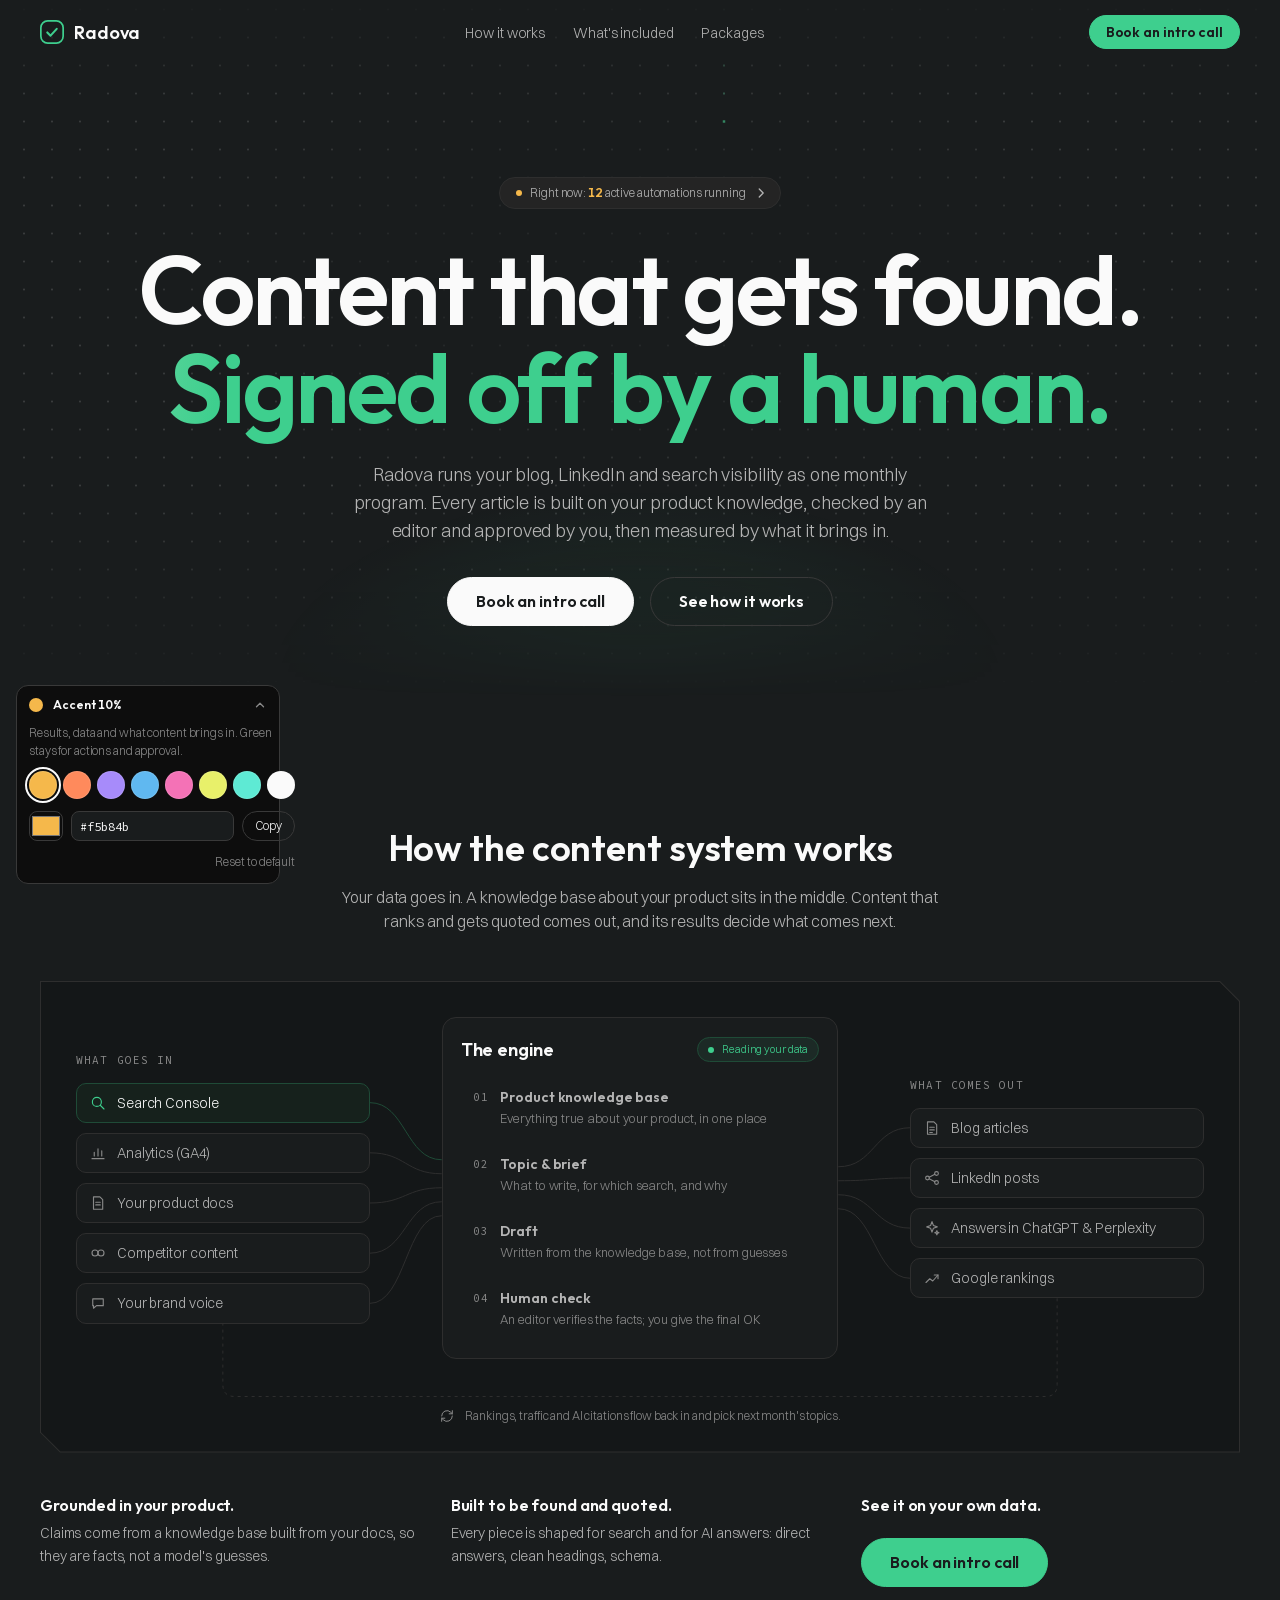
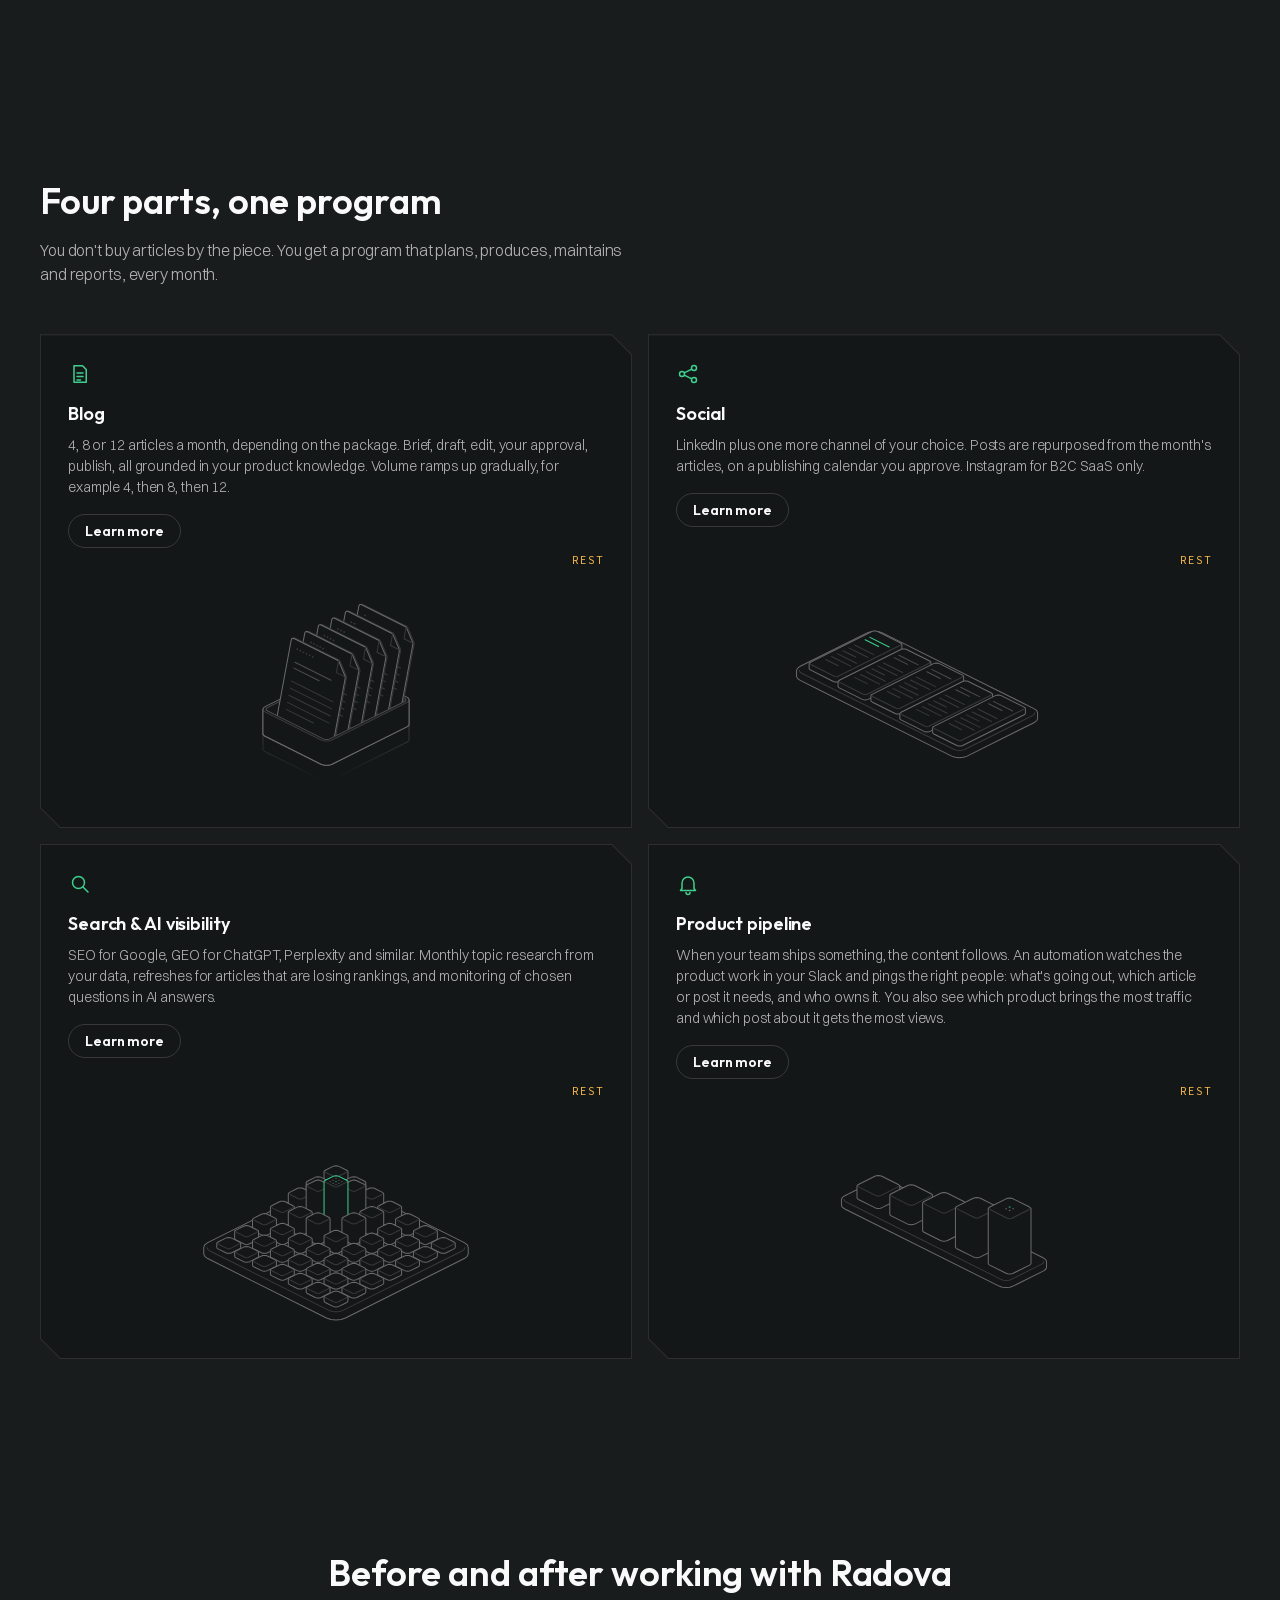
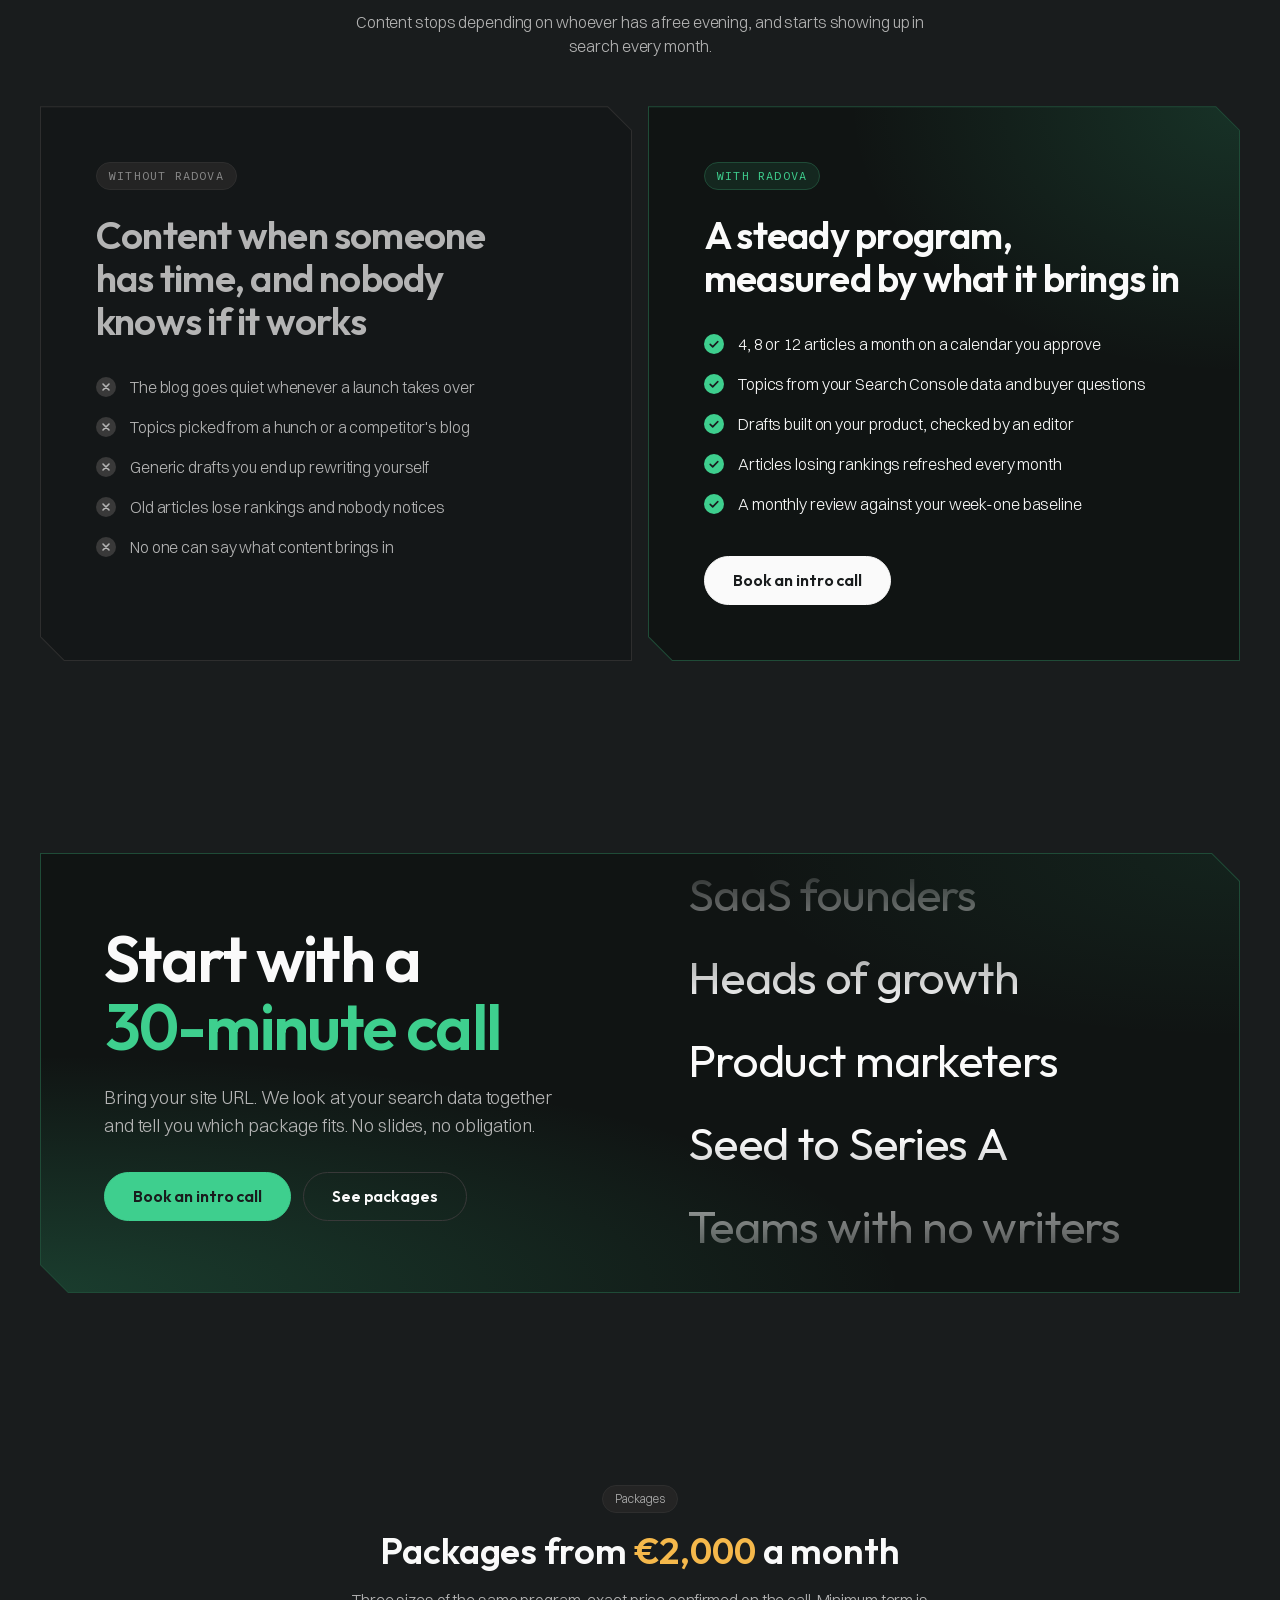
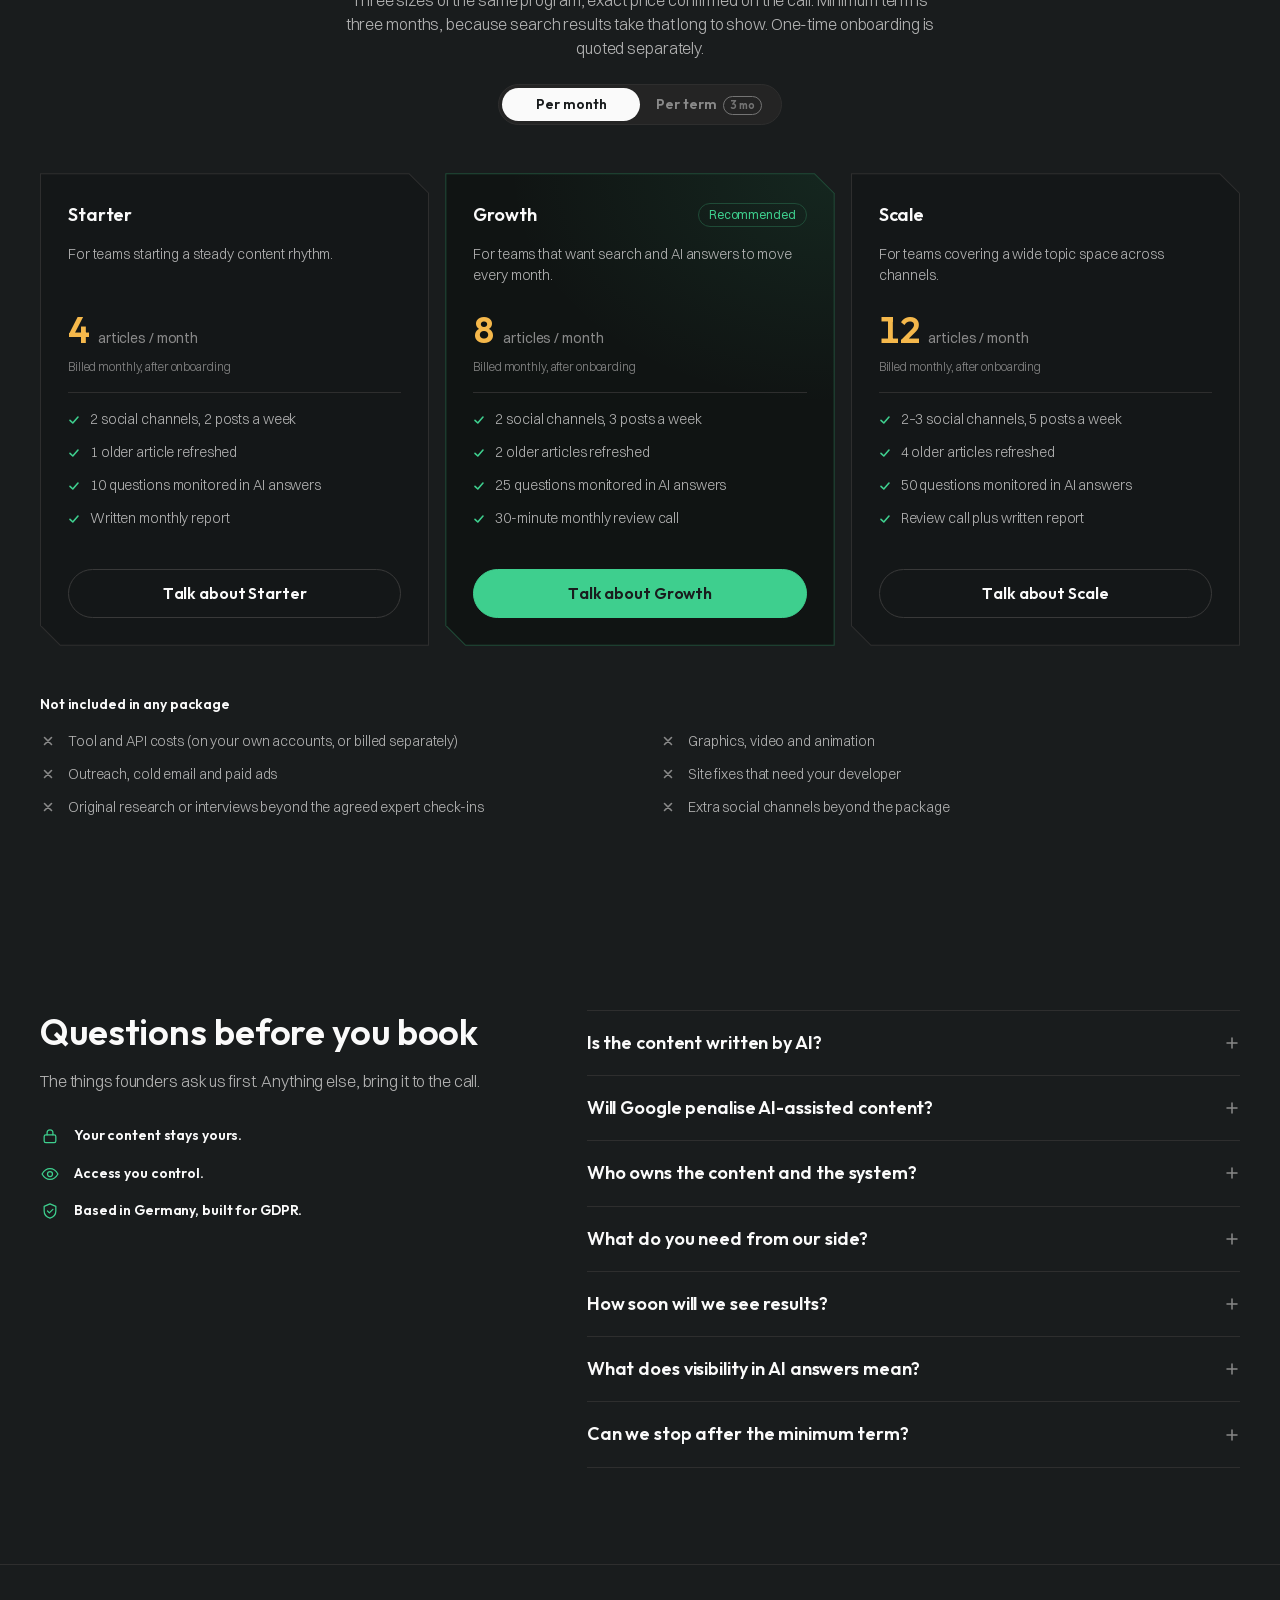
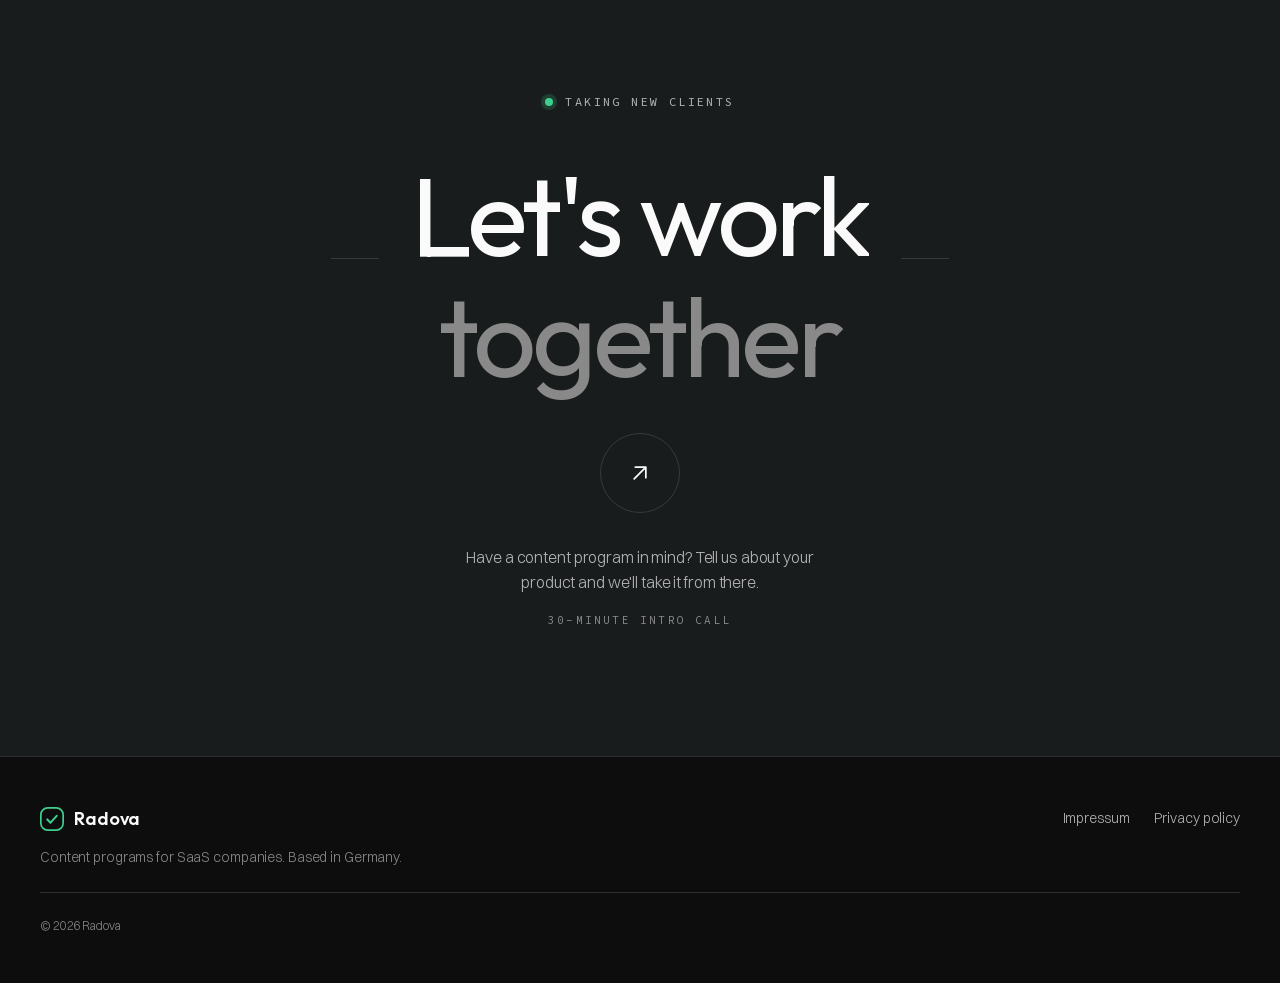
==== commit 261f8c3c: "Add contact section, drop old closing call Replace the 'Book a 30-minute intro call' block with a 'L" ====
--- a/index.html
+++ b/index.html
@@ -311,7 +311,7 @@
             <h2 id="cta-mid-title" class="cta-box__title">Start with a <span class="accent">30-minute call</span></h2>
             <p class="cta-box__lede">Bring your site URL. We look at your search data together and tell you which package fits. No slides, no obligation.</p>
             <div class="cta-box__actions">
-              <a class="btn btn--primary btn--lg" href="#book">Book an intro call</a>
+              <a class="btn btn--primary btn--lg" href="#contact">Book an intro call</a>
               <a class="btn btn--ghost btn--lg" href="#packages">See packages</a>
             </div>
           </div>
@@ -367,7 +367,7 @@
                   <li><svg width="12" height="12" viewBox="0 0 12 12" aria-hidden="true"><path d="M2 6.4 4.8 9 10 3" fill="none" stroke="currentColor" stroke-width="1.6" stroke-linecap="round" stroke-linejoin="round"/></svg>10 questions monitored in AI answers</li>
                   <li><svg width="12" height="12" viewBox="0 0 12 12" aria-hidden="true"><path d="M2 6.4 4.8 9 10 3" fill="none" stroke="currentColor" stroke-width="1.6" stroke-linecap="round" stroke-linejoin="round"/></svg>Written monthly report</li>
                 </ul>
-                <a class="btn btn--ghost btn--lg ip-btn" href="#book">Talk about Starter</a>
+                <a class="btn btn--ghost btn--lg ip-btn" href="#contact">Talk about Starter</a>
               </article>
             </div>
             <div class="ip-frame">
@@ -382,7 +382,7 @@
                   <li><svg width="12" height="12" viewBox="0 0 12 12" aria-hidden="true"><path d="M2 6.4 4.8 9 10 3" fill="none" stroke="currentColor" stroke-width="1.6" stroke-linecap="round" stroke-linejoin="round"/></svg>25 questions monitored in AI answers</li>
                   <li><svg width="12" height="12" viewBox="0 0 12 12" aria-hidden="true"><path d="M2 6.4 4.8 9 10 3" fill="none" stroke="currentColor" stroke-width="1.6" stroke-linecap="round" stroke-linejoin="round"/></svg>30-minute monthly review call</li>
                 </ul>
-                <a class="btn btn--primary btn--lg ip-btn" href="#book">Talk about Growth</a>
+                <a class="btn btn--primary btn--lg ip-btn" href="#contact">Talk about Growth</a>
               </article>
             </div>
             <div class="ip-frame">
@@ -397,7 +397,7 @@
                   <li><svg width="12" height="12" viewBox="0 0 12 12" aria-hidden="true"><path d="M2 6.4 4.8 9 10 3" fill="none" stroke="currentColor" stroke-width="1.6" stroke-linecap="round" stroke-linejoin="round"/></svg>50 questions monitored in AI answers</li>
                   <li><svg width="12" height="12" viewBox="0 0 12 12" aria-hidden="true"><path d="M2 6.4 4.8 9 10 3" fill="none" stroke="currentColor" stroke-width="1.6" stroke-linecap="round" stroke-linejoin="round"/></svg>Review call plus written report</li>
                 </ul>
-                <a class="btn btn--ghost btn--lg ip-btn" href="#book">Talk about Scale</a>
+                <a class="btn btn--ghost btn--lg ip-btn" href="#contact">Talk about Scale</a>
               </article>
             </div>
               </div>
@@ -473,20 +473,25 @@
       </div>
     </section>
 
-    <!-- partial: closing call -->
-    <section id="book" class="section closing" aria-labelledby="book-title">
-      <div class="wrap closing__inner">
-        <h2 id="book-title" class="closing__title">Book a 30-minute intro call</h2>
-        <p class="section__lede">We'll look at your site and your data together, check the fit, and tell you which package makes sense. Bring your site URL. No slides.</p>
-        <div class="hero__actions">
-          <a class="btn btn--primary btn--lg" href="https://cal.com/radova/intro">Pick a time</a>
-        </div>
-        <ol class="next" aria-label="What happens after you book">
-          <li><span class="next__no">01</span><b>The call</b><span>30 minutes. We look at your site and your search data together and check the fit.</span></li>
-          <li><span class="next__no">02</span><b>Your proposal</b><span>Within two working days: the package that fits, the onboarding price and a start date.</span></li>
-          <li><span class="next__no">03</span><b>Onboarding starts</b><span>Week one: access, a baseline audit and the first work on your product knowledge base.</span></li>
-        </ol>
-        <p class="next__note">We reply within one working day. No obligation after the call.</p>
+
+    <!-- partial: contact -->
+    <section id="contact" class="section contact" aria-labelledby="contact-title">
+      <div class="wrap contact__inner">
+        <p class="contact__status"><span class="contact__dot" aria-hidden="true"></span>Taking new clients</p>
+        <a class="contact__link" href="https://cal.com/radova/intro" target="_blank" rel="noopener">
+          <span class="contact__line contact__line--l" aria-hidden="true"></span>
+          <h2 id="contact-title" class="contact__title">
+            <span class="contact__row"><span>Let&#x27;s work</span></span>
+            <span class="contact__row contact__row--dim"><span>together</span></span>
+          </h2>
+          <span class="contact__arrow" aria-hidden="true">
+            <svg viewBox="0 0 24 24"><path d="M7 17 17 7M8 7h9v9" fill="none" stroke="currentColor" stroke-width="1.5" stroke-linecap="round" stroke-linejoin="round"/></svg>
+          </span>
+          <span class="contact__line contact__line--r" aria-hidden="true"></span>
+          <span class="sr-only">Book a 30-minute intro call (opens cal.com in a new tab)</span>
+        </a>
+        <p class="contact__lede">Have a content program in mind? Tell us about your product and we&#x27;ll take it from there.</p>
+        <p class="contact__note">30-minute intro call</p>
       </div>
     </section>
   </main>
--- a/assets/css/style.css
+++ b/assets/css/style.css
@@ -1172,3 +1172,83 @@
 .ap__btn:hover, .ap__link:hover { color: var(--color-signal); }
 .ap__link { border: 0; background: none; color: var(--color-smoke); font: inherit; cursor: pointer; padding: 0; }
 @media (max-width: 640px) { .ap { left: 8px; right: 8px; bottom: 8px; width: auto; } }
+
+/* Contact: big "Let's work together" link at the very bottom.
+   The whole headline + arrow is one link to the booking page. */
+
+.contact { padding-block: calc(var(--section-gap) + 32px); border-top: 1px solid var(--color-charcoal); }
+.contact__inner { display: flex; flex-direction: column; align-items: center; gap: var(--spacing-48); text-align: center; }
+.contact__status {
+  display: inline-flex; align-items: center; gap: 12px;
+  font-family: var(--font-source-code-pro); font-weight: 400;
+  font-size: 12px; letter-spacing: 0.2em; text-transform: uppercase;
+  color: var(--color-silver-mist);
+}
+.contact__dot { width: 8px; height: 8px; border-radius: 50%; background: var(--color-phosphor-green); box-shadow: 0 0 0 4px color-mix(in srgb, var(--color-phosphor-green) 18%, transparent); }
+
+.contact__link {
+  --ease: cubic-bezier(0.16, 1, 0.3, 1);
+  position: relative;
+  display: flex; flex-direction: column; align-items: center; gap: var(--spacing-32);
+  color: var(--color-snow);
+  text-decoration: none;
+}
+.contact__title {
+  font-family: var(--font-display); font-weight: 400;
+  font-size: clamp(48px, 9vw, 112px);
+  line-height: 1;
+  letter-spacing: -0.035em;
+}
+.contact__row { display: block; overflow: hidden; padding-bottom: 0.08em; }
+.contact__row > span { display: block; transition: transform 700ms var(--ease); }
+.contact__row--dim { color: var(--color-smoke); }
+.contact__row--dim > span { transition-delay: 60ms; }
+.contact__link:hover .contact__row > span,
+.contact__link:focus-visible .contact__row > span { transform: translateY(-8%); }
+
+.contact__arrow {
+  position: relative;
+  display: grid; place-items: center;
+  width: 80px; height: 80px;
+  border: 1px solid var(--color-slate);
+  border-radius: 50%;
+  color: var(--color-snow);
+  transition: transform 500ms var(--ease), background-color 500ms var(--ease), border-color 500ms var(--ease), color 500ms var(--ease);
+}
+.contact__arrow svg { width: 28px; height: 28px; transition: transform 500ms var(--ease); }
+.contact__link:hover .contact__arrow,
+.contact__link:focus-visible .contact__arrow {
+  transform: scale(1.1);
+  background: var(--color-phosphor-green);
+  border-color: var(--color-phosphor-green);
+  color: var(--color-obsidian);
+}
+.contact__link:hover .contact__arrow svg,
+.contact__link:focus-visible .contact__arrow svg { transform: translate(2px, -2px); }
+.contact__link:active .contact__arrow { transform: scale(1.02); }
+.contact__link:focus-visible { outline: none; }
+.contact__link:focus-visible .contact__arrow { outline: 2px solid var(--color-phosphor-green); outline-offset: 6px; }
+
+/* Thin rules either side of the headline that stretch on hover */
+.contact__line {
+  position: absolute; top: 28%;
+  width: 48px; height: 1px;
+  background: var(--color-slate);
+  transition: transform 500ms var(--ease), background-color 500ms var(--ease);
+}
+.contact__line--l { right: calc(100% + 32px); transform-origin: right; }
+.contact__line--r { left: calc(100% + 32px); transform-origin: left; }
+.contact__link:hover .contact__line { transform: scaleX(1.5); background: var(--color-silver-mist); }
+
+.contact__lede { max-width: 40ch; font-size: var(--text-body); line-height: 1.6; color: var(--color-silver-mist); margin-top: calc(-1 * var(--spacing-16)); }
+.contact__note { margin-top: calc(-1 * var(--spacing-32)); font-family: var(--font-source-code-pro); font-size: 11px; letter-spacing: 0.2em; text-transform: uppercase; color: var(--color-smoke); }
+
+@media (max-width: 640px) {
+  .contact__line { display: none; }
+  .contact__arrow { width: 64px; height: 64px; }
+  .contact__arrow svg { width: 24px; height: 24px; }
+}
+@media (prefers-reduced-motion: reduce) {
+  .contact__row > span, .contact__arrow, .contact__arrow svg, .contact__line { transition: none; }
+  .contact__link:hover .contact__row > span { transform: none; }
+}
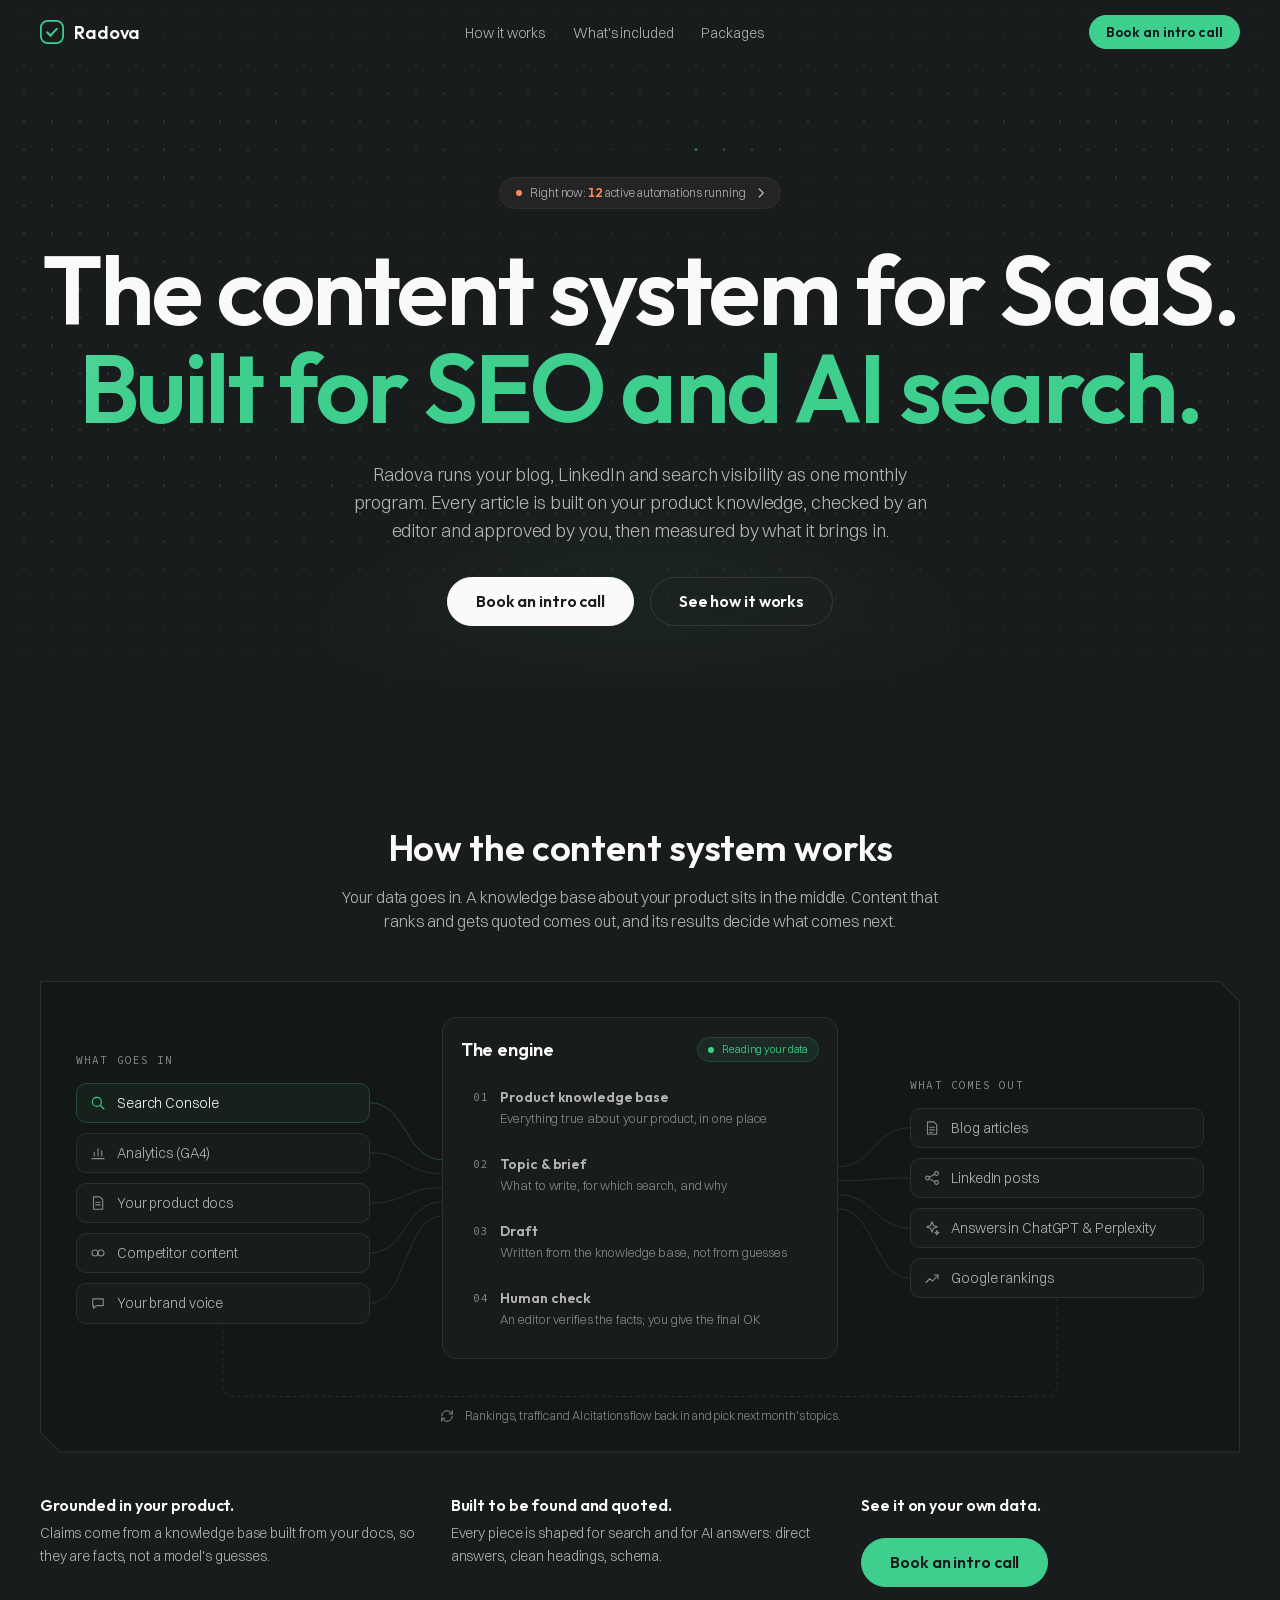
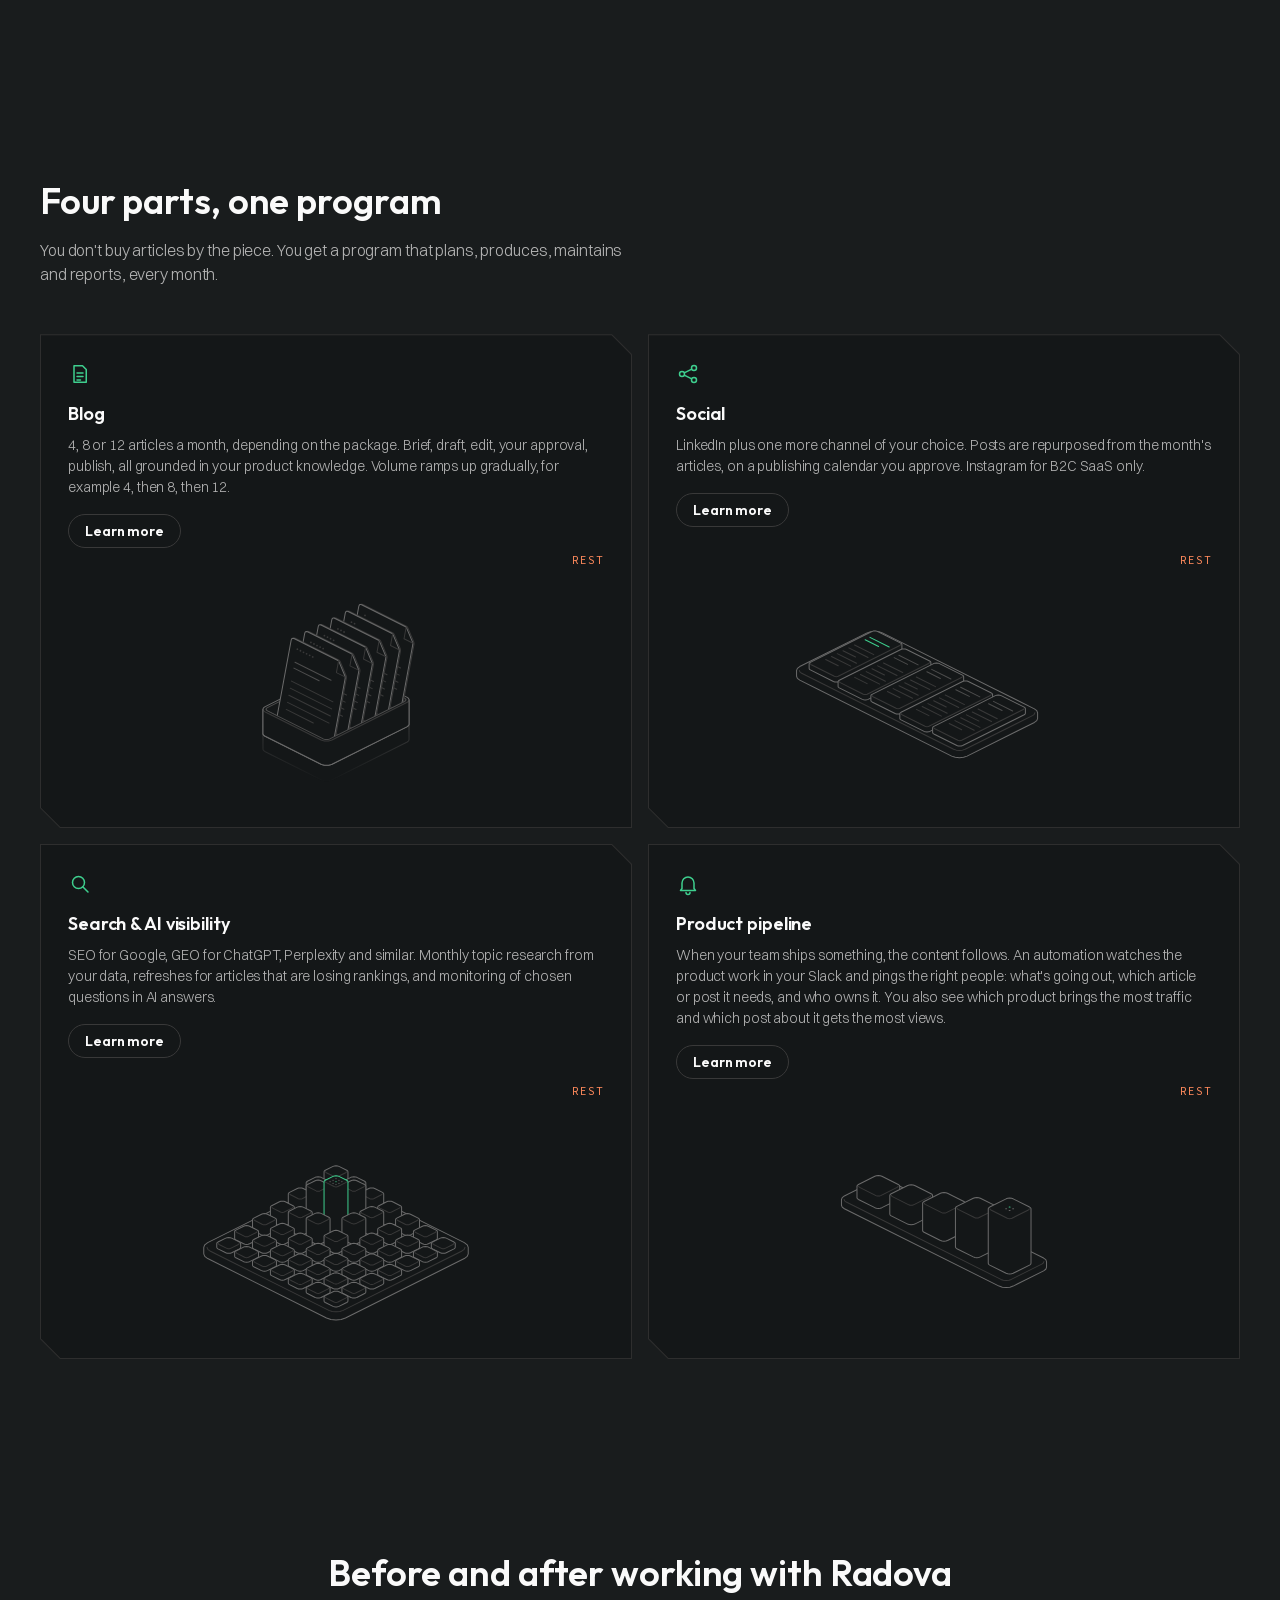
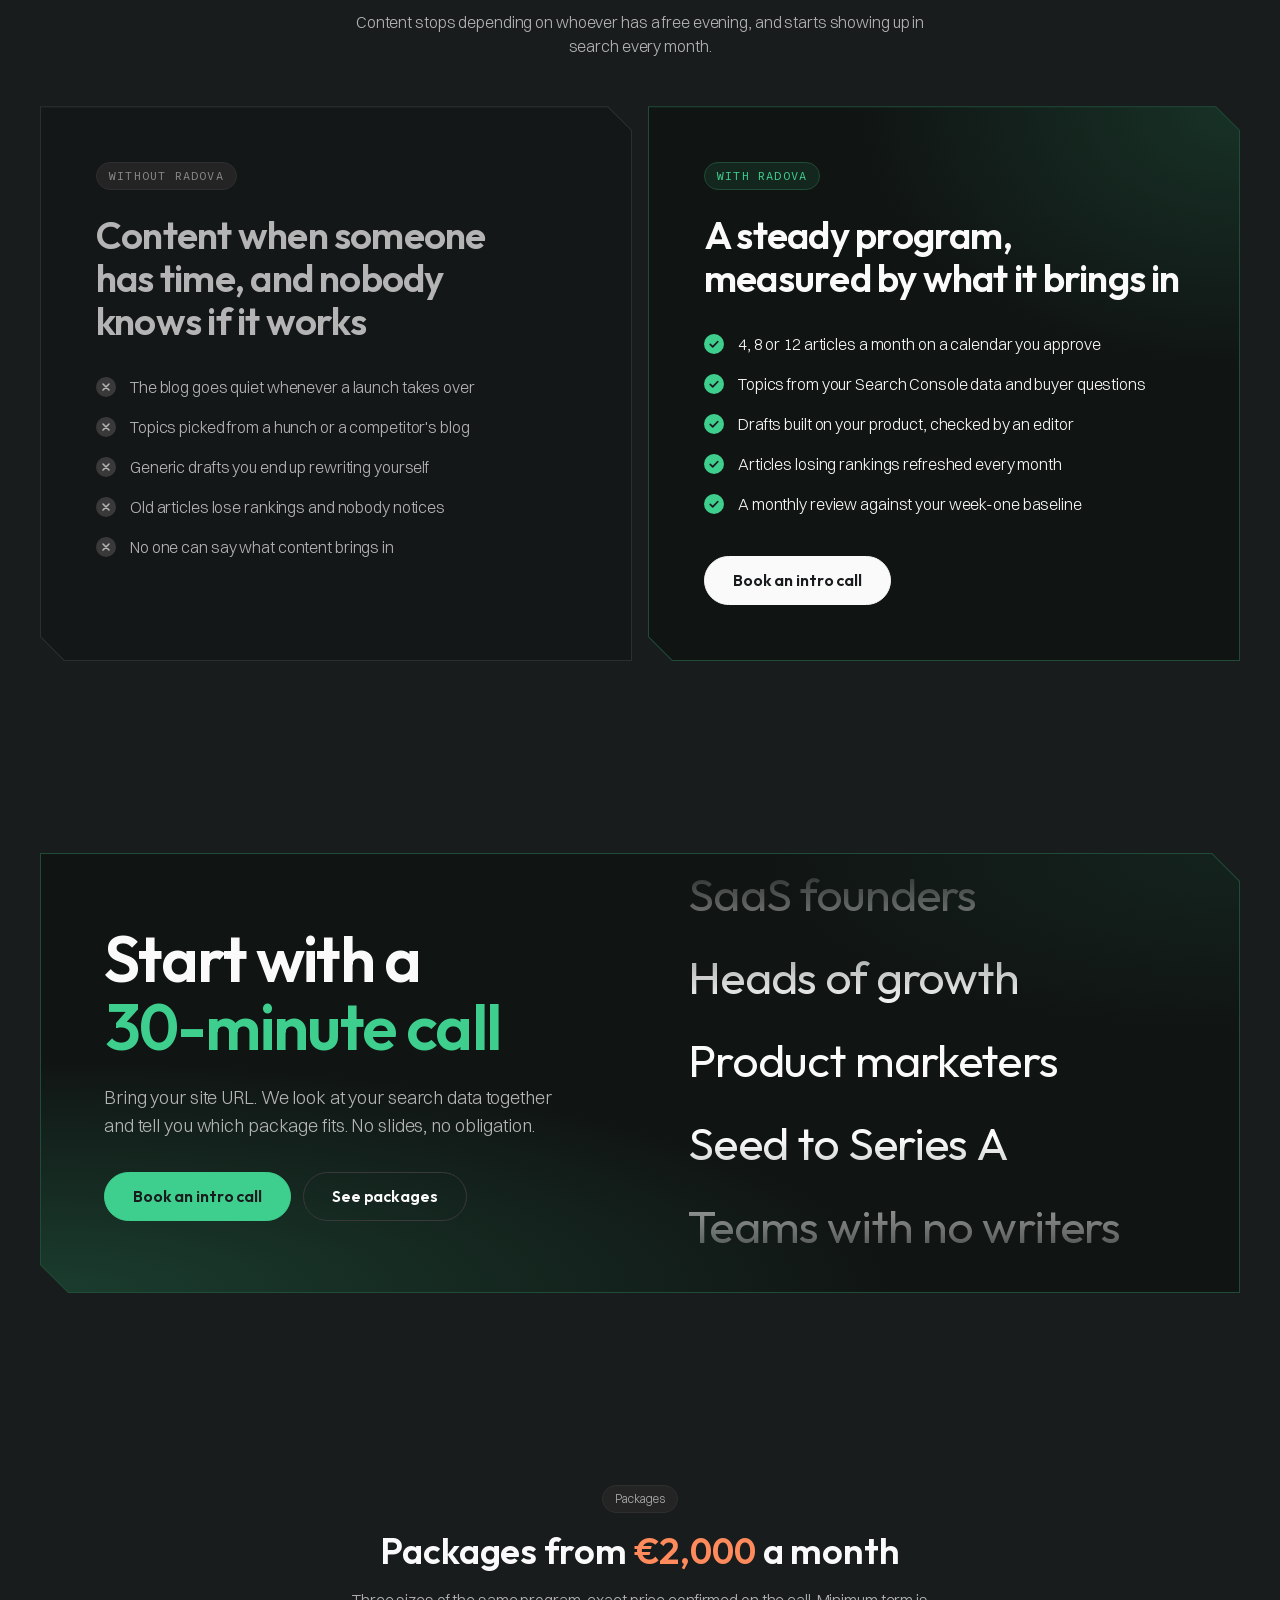
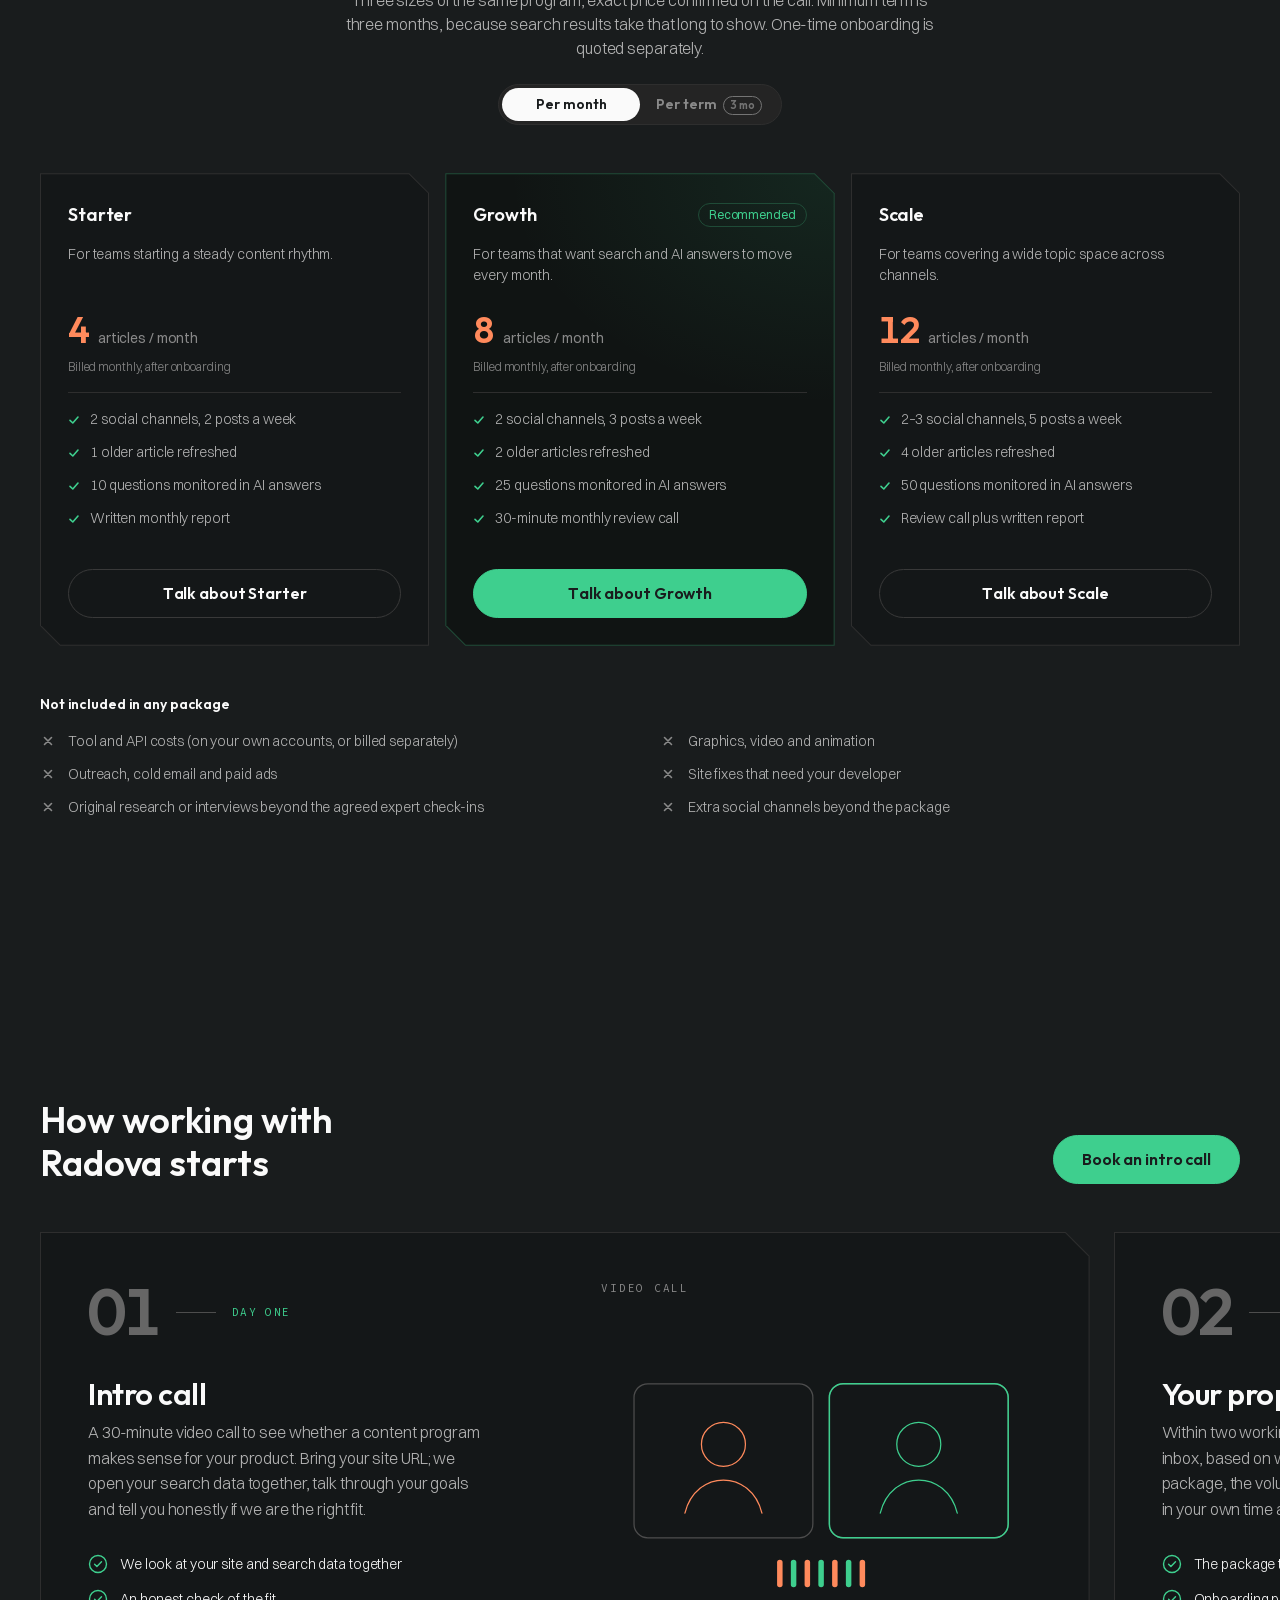
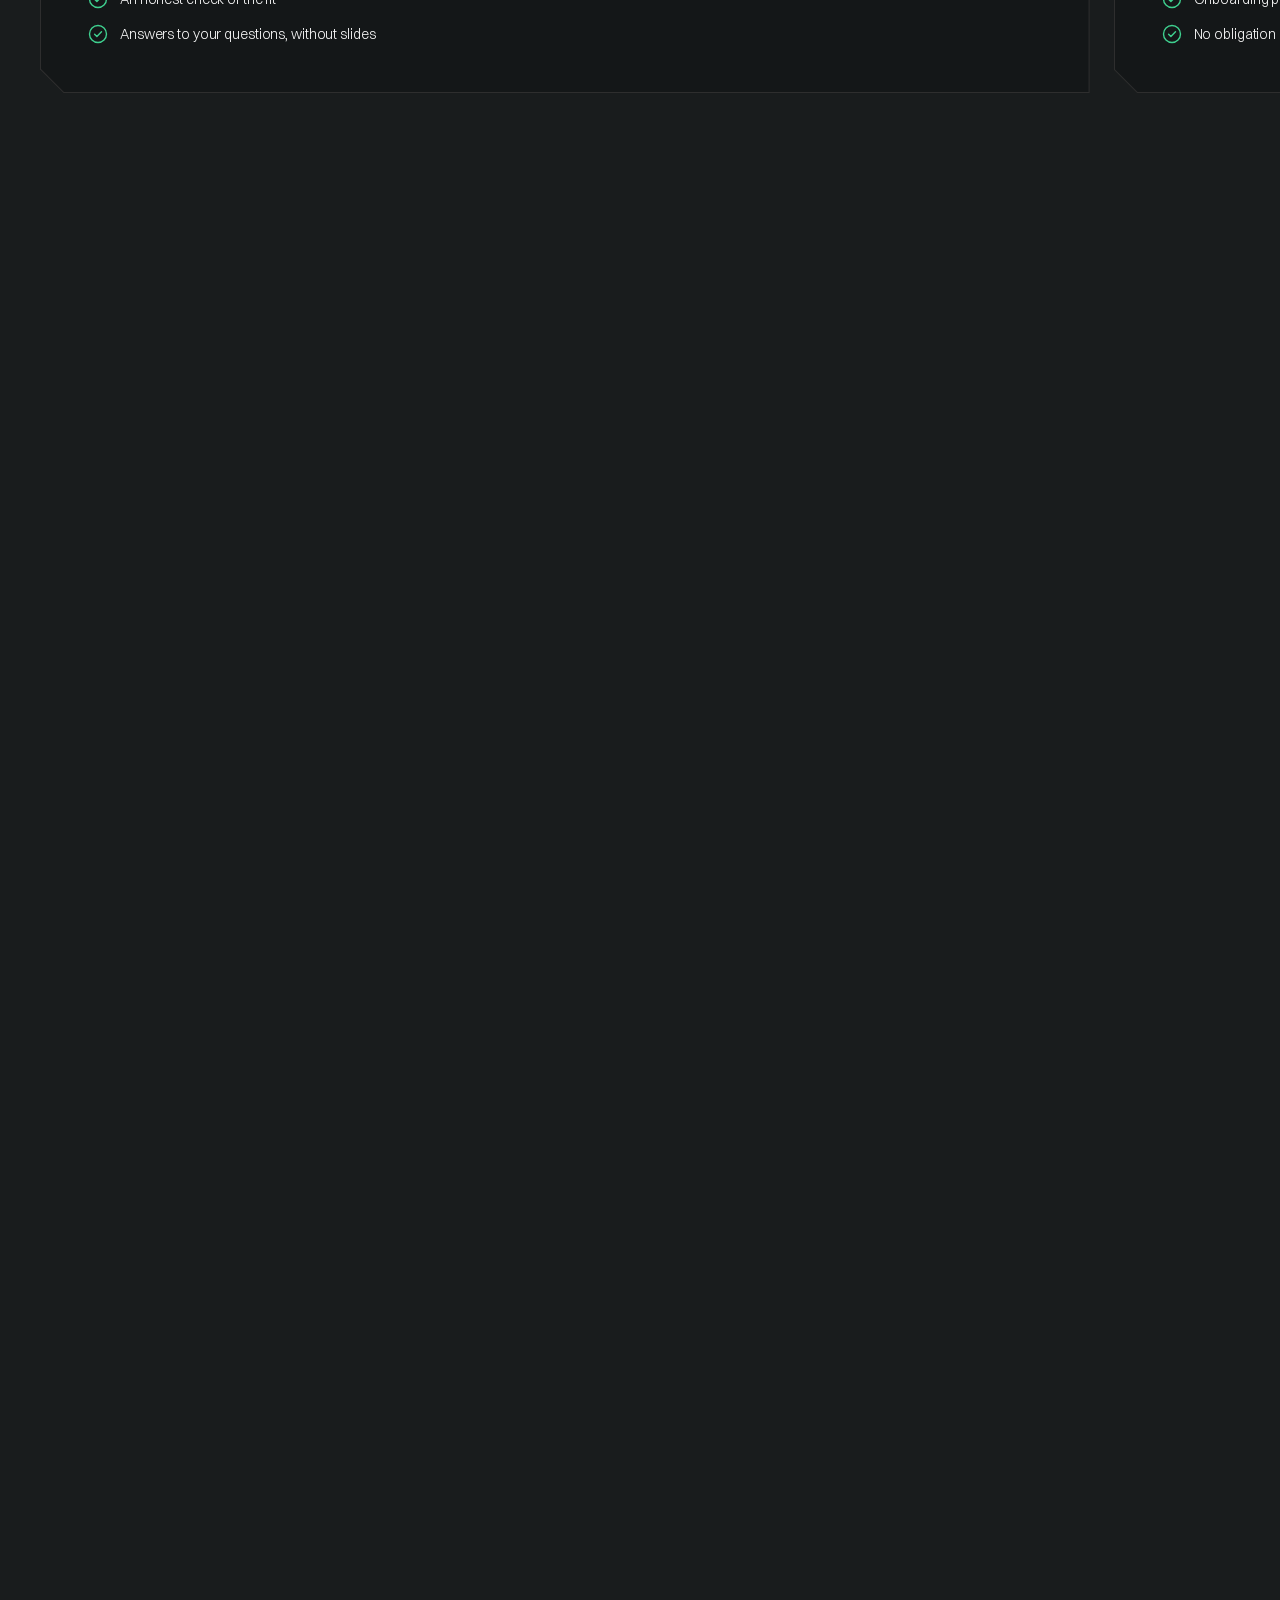
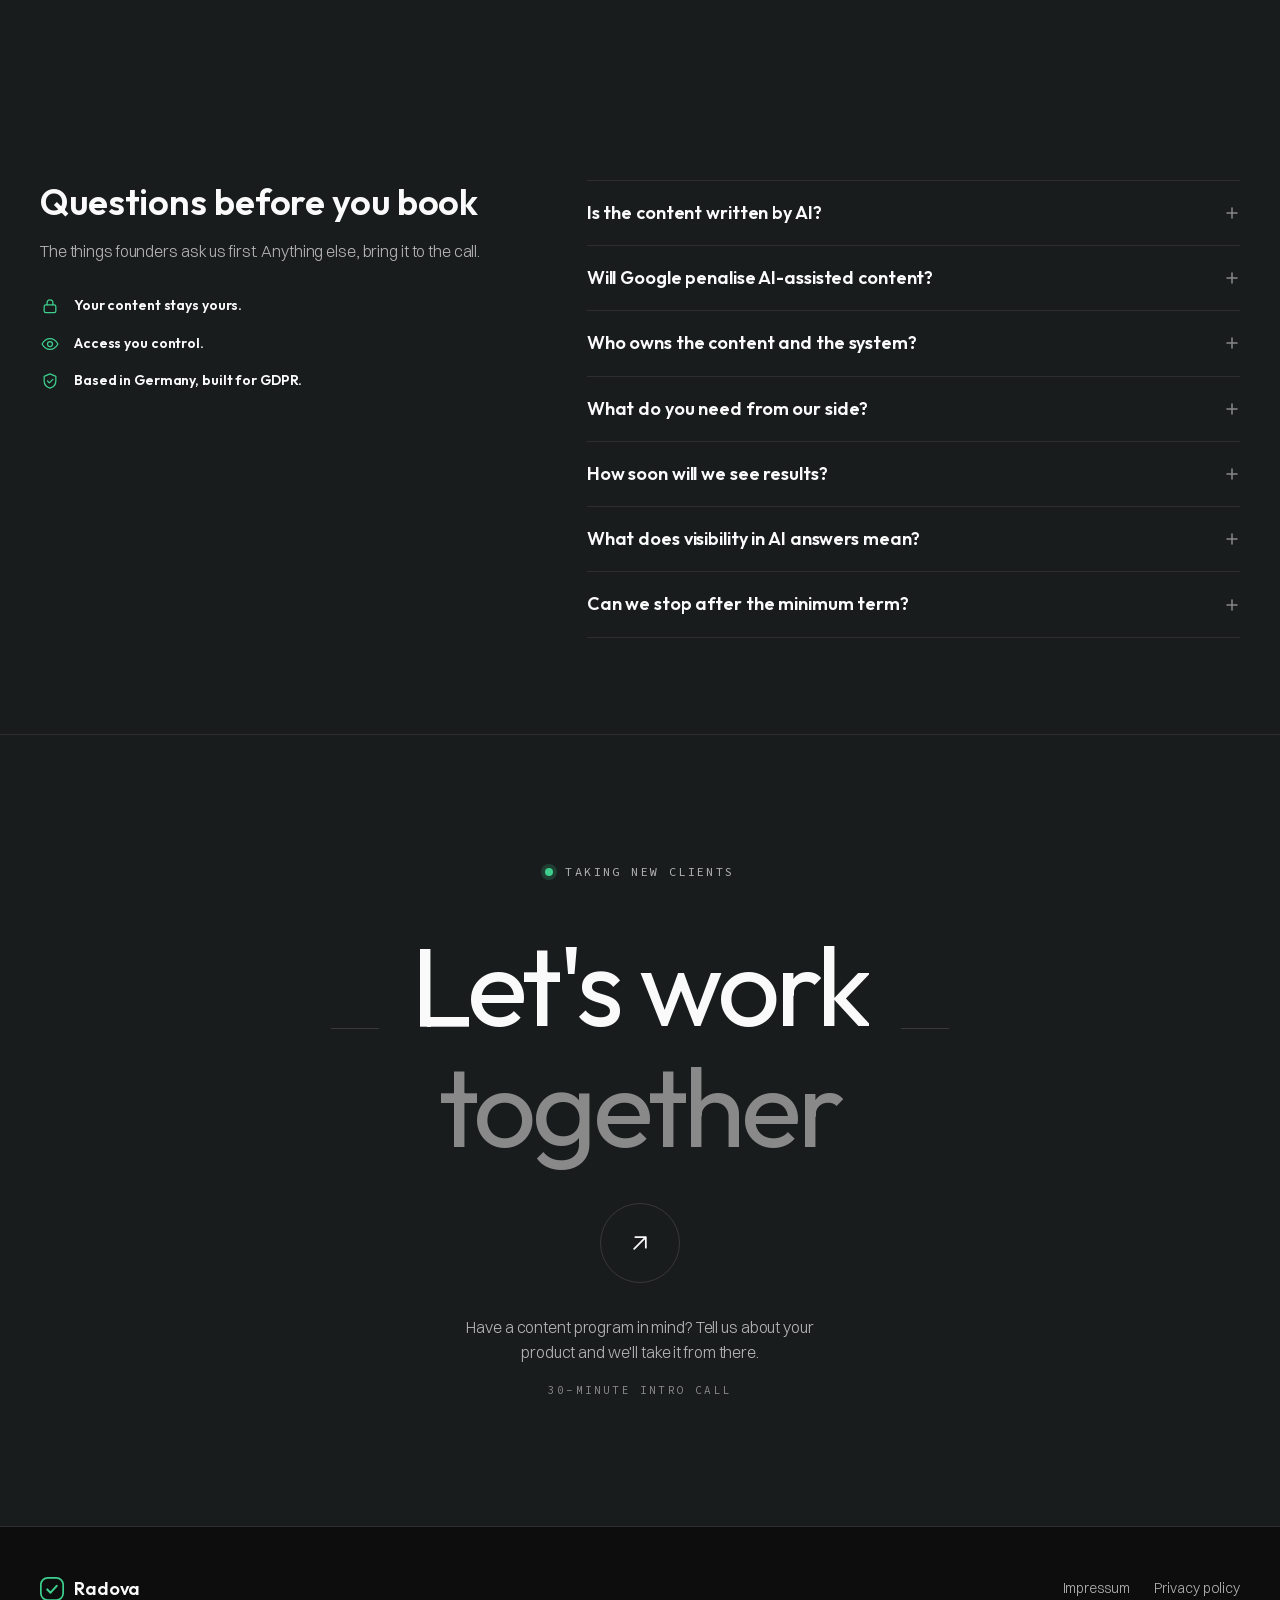
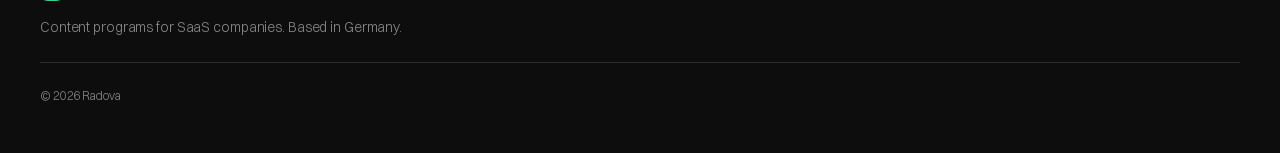
==== commit 7ec3f89b: "Add process section, SEO hero headline, fixed signal colour - New 'How working with Radova starts' s" ====
--- a/index.html
+++ b/index.html
@@ -3,7 +3,7 @@
 <head>
   <meta charset="utf-8">
   <meta name="viewport" content="width=device-width, initial-scale=1">
-  <title>Radova · Content programs for SaaS, signed off by people</title>
+  <title>Content system for SaaS, signed off by people · Radova</title>
   <meta name="description" content="Radova runs a monthly content program for seed and Series A SaaS companies: blog, LinkedIn, SEO and AI-answer visibility. Built on your product knowledge, edited by people, never published without your approval.">
   <meta name="theme-color" content="#191C1D">
   <link rel="preload" href="assets/fonts/outfit-latin.woff2" as="font" type="font/woff2" crossorigin>
@@ -11,10 +11,10 @@
   <link rel="stylesheet" href="assets/css/style.css">
   <script src="assets/js/main.js" defer></script>
   <script src="assets/js/pricing.js" defer></script>
-  <script src="assets/js/letter-swap.js" defer></script>  <script src="assets/js/hero-grid.js" defer></script>
+  <script src="assets/js/letter-swap.js" defer></script>
+  <script src="assets/js/process.js" defer></script>
+  <script src="assets/js/hero-grid.js" defer></script>
   <script src="assets/js/system.js" defer></script>
-  <!-- design helper: remove before launch -->
-  <script src="assets/js/accent-panel.js" defer></script>
   <script src="assets/js/hairline-kernel.js" defer></script>
   <script src="assets/js/figures-host.js" defer></script>
   <script type="module" src="assets/figures/drafts.js"></script>
@@ -129,8 +129,8 @@
           <svg class="icon icon--sm" viewBox="0 0 16 16" aria-hidden="true"><path d="M6 3.5L10.5 8 6 12.5" fill="none" stroke="currentColor" stroke-width="1.5" stroke-linecap="round" stroke-linejoin="round"/></svg>
         </a>
         <h1 id="hero-title" class="hero__title">
-          Content that gets found.
-          <span class="accent">Signed off by a human.</span>
+          The content system for SaaS.
+          <span class="accent">Built for SEO and AI search.</span>
         </h1>
         <p class="hero__lede">Radova runs your blog, LinkedIn and search visibility as one monthly program. Every article is built on your product knowledge, checked by an editor and approved by you, then measured by what it brings in.</p>
         <div class="hero__actions">
@@ -419,6 +419,124 @@
       </div>
     </section>
 
+    <!-- partial: process -->
+    <section id="process" class="process" aria-labelledby="process-title" data-process>
+      <div class="process__pin">
+        <div class="wrap process__head">
+          <h2 id="process-title" class="section__title">How working with Radova starts</h2>
+          <a class="btn btn--primary btn--lg" href="#contact">Book an intro call</a>
+        </div>
+        <div class="process__viewport">
+          <ol class="process__track" data-process-track>
+            <li class="process__step">
+              <div class="process__body">
+                <p class="process__no"><span class="process__num">01</span><span class="process__rule" aria-hidden="true"></span><span class="process__when">Day one</span></p>
+                <h3 class="process__title">Intro call</h3>
+                <p class="process__text">A 30-minute video call to see whether a content program makes sense for your product. Bring your site URL; we open your search data together, talk through your goals and tell you honestly if we are the right fit.</p>
+                <ul class="process__list">
+                  <li><svg viewBox="0 0 20 20" aria-hidden="true"><circle cx="10" cy="10" r="8.5"/><path d="M6.6 10.3l2.3 2.3 4.6-4.9"/></svg><span>We look at your site and search data together</span></li>
+                  <li><svg viewBox="0 0 20 20" aria-hidden="true"><circle cx="10" cy="10" r="8.5"/><path d="M6.6 10.3l2.3 2.3 4.6-4.9"/></svg><span>An honest check of the fit</span></li>
+                  <li><svg viewBox="0 0 20 20" aria-hidden="true"><circle cx="10" cy="10" r="8.5"/><path d="M6.6 10.3l2.3 2.3 4.6-4.9"/></svg><span>Answers to your questions, without slides</span></li>
+                </ul>
+              </div>
+              <div class="process__art process__art--call" aria-hidden="true">
+                <span class="process__art-label">Video call</span>
+                <svg viewBox="0 0 320 180">
+                  <rect class="pa-frame" x="24" y="18" width="130" height="112" rx="10"/>
+                  <rect class="pa-frame" x="166" y="18" width="130" height="112" rx="10"/>
+                  <circle class="pa-head" cx="89" cy="62" r="16"/><path class="pa-body" d="M61 112c4-16 16-24 28-24s24 8 28 24"/>
+                  <circle class="pa-head pa-head--you" cx="231" cy="62" r="16"/><path class="pa-body pa-body--you" d="M203 112c4-16 16-24 28-24s24 8 28 24"/>
+                  <rect class="pa-talk" x="166" y="18" width="130" height="112" rx="10"/>
+                  <g class="pa-wave">
+                    <rect x="128" y="146" width="4" height="20" rx="2"/><rect x="138" y="146" width="4" height="20" rx="2"/><rect x="148" y="146" width="4" height="20" rx="2"/>
+                    <rect x="158" y="146" width="4" height="20" rx="2"/><rect x="168" y="146" width="4" height="20" rx="2"/><rect x="178" y="146" width="4" height="20" rx="2"/><rect x="188" y="146" width="4" height="20" rx="2"/>
+                  </g>
+                </svg>
+              </div>
+            </li>
+
+            <li class="process__step">
+              <div class="process__body">
+                <p class="process__no"><span class="process__num">02</span><span class="process__rule" aria-hidden="true"></span><span class="process__when">Within 2 working days</span></p>
+                <h3 class="process__title">Your proposal</h3>
+                <p class="process__text">Within two working days a written proposal lands in your inbox, based on what we saw on the call. It spells out the package, the volumes and the costs, so you can decide in your own time and share it with your team.</p>
+                <ul class="process__list">
+                  <li><svg viewBox="0 0 20 20" aria-hidden="true"><circle cx="10" cy="10" r="8.5"/><path d="M6.6 10.3l2.3 2.3 4.6-4.9"/></svg><span>The package that fits your goals</span></li>
+                  <li><svg viewBox="0 0 20 20" aria-hidden="true"><circle cx="10" cy="10" r="8.5"/><path d="M6.6 10.3l2.3 2.3 4.6-4.9"/></svg><span>Onboarding price and a start date</span></li>
+                  <li><svg viewBox="0 0 20 20" aria-hidden="true"><circle cx="10" cy="10" r="8.5"/><path d="M6.6 10.3l2.3 2.3 4.6-4.9"/></svg><span>No obligation after the call</span></li>
+                </ul>
+              </div>
+              <div class="process__art process__art--draft" aria-hidden="true">
+                <span class="process__art-label">Proposal</span>
+                <svg viewBox="0 0 320 180">
+                  <rect class="pa-frame" x="84" y="14" width="152" height="152" rx="10"/>
+                  <path class="pa-text" d="M104 40h100"/>
+                  <path class="pa-text" d="M104 58h112"/>
+                  <path class="pa-text" d="M104 76h88"/>
+                  <path class="pa-text" d="M104 94h106"/>
+                  <path class="pa-text" d="M104 112h70"/>
+                  <g class="pa-stamp">
+                    <circle cx="226" cy="138" r="22"/>
+                    <path d="M216 138l7 7 13-14"/>
+                  </g>
+                </svg>
+              </div>
+            </li>
+
+            <li class="process__step">
+              <div class="process__body">
+                <p class="process__no"><span class="process__num">03</span><span class="process__rule" aria-hidden="true"></span><span class="process__when">Weeks 1–6</span></p>
+                <h3 class="process__title">Onboarding</h3>
+                <p class="process__text">Six weeks to set up everything each article will be built on. We collect access, measure where you stand today and turn your product knowledge into a base that keeps every draft accurate and on-brand.</p>
+                <ul class="process__list">
+                  <li><svg viewBox="0 0 20 20" aria-hidden="true"><circle cx="10" cy="10" r="8.5"/><path d="M6.6 10.3l2.3 2.3 4.6-4.9"/></svg><span>Access to Search Console, GA4 and your CMS</span></li>
+                  <li><svg viewBox="0 0 20 20" aria-hidden="true"><circle cx="10" cy="10" r="8.5"/><path d="M6.6 10.3l2.3 2.3 4.6-4.9"/></svg><span>A baseline audit of your current content</span></li>
+                  <li><svg viewBox="0 0 20 20" aria-hidden="true"><circle cx="10" cy="10" r="8.5"/><path d="M6.6 10.3l2.3 2.3 4.6-4.9"/></svg><span>A knowledge base from your docs and brand voice</span></li>
+                </ul>
+              </div>
+              <div class="process__art process__art--kb" aria-hidden="true">
+                <span class="process__art-label">Knowledge base</span>
+                <svg viewBox="0 0 320 180">
+                  <g class="pa-doc"><rect x="28" y="22" width="64" height="40" rx="6"/><path d="M40 36h40M40 46h28"/></g>
+                  <g class="pa-doc"><rect x="28" y="70" width="64" height="40" rx="6"/><path d="M40 84h40M40 94h22"/></g>
+                  <g class="pa-doc"><rect x="28" y="118" width="64" height="40" rx="6"/><path d="M40 132h40M40 142h32"/></g>
+                  <path class="pa-wire" d="M92 42C150 42 150 90 200 90"/>
+                  <path class="pa-wire" d="M92 90H200"/>
+                  <path class="pa-wire" d="M92 138C150 138 150 90 200 90"/>
+                  <circle class="pa-ring" cx="236" cy="90" r="36"/>
+                  <rect class="pa-hub" x="208" y="62" width="56" height="56" rx="14"/>
+                  <path class="pa-hub-mark" d="M224 91l8 8 16-17"/>
+                </svg>
+              </div>
+            </li>
+
+            <li class="process__step">
+              <div class="process__body">
+                <p class="process__no"><span class="process__num">04</span><span class="process__rule" aria-hidden="true"></span><span class="process__when">From month two</span></p>
+                <h3 class="process__title">Your monthly program</h3>
+                <p class="process__text">From month two the program runs on the same steady cycle: plan, write, edit, approve, publish and measure. You approve the calendar and every piece, and each month we review the results against your starting point.</p>
+                <ul class="process__list">
+                  <li><svg viewBox="0 0 20 20" aria-hidden="true"><circle cx="10" cy="10" r="8.5"/><path d="M6.6 10.3l2.3 2.3 4.6-4.9"/></svg><span>A content calendar you approve</span></li>
+                  <li><svg viewBox="0 0 20 20" aria-hidden="true"><circle cx="10" cy="10" r="8.5"/><path d="M6.6 10.3l2.3 2.3 4.6-4.9"/></svg><span>Every piece checked by an editor</span></li>
+                  <li><svg viewBox="0 0 20 20" aria-hidden="true"><circle cx="10" cy="10" r="8.5"/><path d="M6.6 10.3l2.3 2.3 4.6-4.9"/></svg><span>A monthly review against your week-one baseline</span></li>
+                </ul>
+              </div>
+              <div class="process__art process__art--measure" aria-hidden="true">
+                <span class="process__art-label">Monthly results</span>
+                <svg viewBox="0 0 320 180">
+                  <path class="pa-axis" d="M40 20v136h244"/>
+                  <path class="pa-grid" d="M40 120h244M40 84h244M40 48h244"/>
+                  <path class="pa-chart" pathLength="1" d="M48 142L88 130L128 136L168 104L208 92L248 58L276 40"/>
+                  <circle class="pa-dot" cx="276" cy="40" r="5"/>
+                  <g class="pa-refresh"><path d="M226 140a14 14 0 1 1 4-10"/><path d="M231 122v9h-9"/></g>
+                </svg>
+              </div>
+            </li>
+          </ol>
+        </div>
+      </div>
+    </section>
+
     <!-- partial: faq -->
     <section id="faq" class="section" aria-labelledby="faq-title">
       <div class="wrap faq">
--- a/assets/css/style.css
+++ b/assets/css/style.css
@@ -52,7 +52,7 @@
   --color-void: #0d0d0d;
   /* Signal: the 10% colour. Results, data and what content brings in.
      Green stays for action and approval. Chosen in the accent panel. */
-  --color-signal: #f5b84b;
+  --color-signal: #ff8a5c;
   --color-signal-wash: color-mix(in srgb, var(--color-signal) 10%, transparent);
   --color-signal-line: color-mix(in srgb, var(--color-signal) 38%, var(--color-obsidian));
 
@@ -1252,3 +1252,180 @@
   .contact__row > span, .contact__arrow, .contact__arrow svg, .contact__line { transition: none; }
   .contact__link:hover .contact__row > span { transform: none; }
 }
+
+/* Process: four steps that slide in horizontally while the page scrolls.
+   Without JS, on narrow screens or with reduced motion the steps simply
+   stack. assets/js/process.js adds .is-horizontal and drives the track. */
+
+.process { position: relative; padding-block: var(--section-gap); }
+.process__track { display: grid; gap: var(--spacing-16); }
+.process__head {
+  display: flex;
+  flex-wrap: wrap;
+  align-items: flex-end;
+  justify-content: space-between;
+  gap: var(--spacing-24);
+  margin-bottom: var(--spacing-48);
+}
+.process__head .section__title { max-width: 18ch; }
+.process:not(.is-horizontal) .process__track { width: 100%; max-width: calc(var(--page-max-width) + 2 * var(--gutter)); margin-inline: auto; padding-inline: var(--gutter); }
+
+.process__step {
+  --c: 24px;
+  position: relative;
+  isolation: isolate;
+  display: grid;
+  grid-template-columns: minmax(0, 1.05fr) minmax(0, 1fr);
+  align-items: stretch;
+  gap: clamp(32px, 4vw, 64px);
+  padding: clamp(28px, 4vw, 48px);
+  background: var(--color-charcoal); /* 1px outline */
+  clip-path: polygon(0 0, calc(100% - var(--c)) 0, 100% var(--c), 100% 100%, var(--c) 100%, 0 calc(100% - var(--c)));
+}
+.process__step::before {
+  content: "";
+  position: absolute;
+  inset: 1px;
+  z-index: -1;
+  background: #141718;
+  --ci: calc(var(--c) - 0.59px);
+  clip-path: polygon(0 0, calc(100% - var(--ci)) 0, 100% var(--ci), 100% 100%, var(--ci) 100%, 0 calc(100% - var(--ci)));
+}
+.process__body { display: flex; flex-direction: column; justify-content: center; }
+.process__no { display: flex; align-items: center; gap: var(--spacing-16); }
+.process__num {
+  font-family: var(--font-display); font-weight: 600;
+  font-size: clamp(48px, 5vw, 72px);
+  line-height: 1;
+  letter-spacing: -0.03em;
+  color: #666666; /* dimmed but still 3:1 on the card fill */
+}
+.process__rule { width: 40px; height: 1px; background: var(--color-graphite); }
+.process__when {
+  font-family: var(--font-source-code-pro); font-weight: 400;
+  font-size: 11px; letter-spacing: 0.12em; text-transform: uppercase;
+  color: var(--color-phosphor-green);
+}
+.process__title {
+  margin-top: var(--spacing-32);
+  font-family: var(--font-display); font-weight: 600;
+  font-size: clamp(24px, 2.4vw, 30px);
+  line-height: 1.2;
+  letter-spacing: -0.015em;
+}
+.process__text { margin-top: var(--spacing-8); max-width: 44ch; font-size: var(--text-body); line-height: 1.6; color: var(--color-silver-mist); }
+.process__list { display: grid; gap: 14px; margin-top: var(--spacing-32); }
+.process__list li { display: flex; align-items: flex-start; gap: 12px; font-size: var(--text-body-sm); line-height: 1.5; color: var(--color-snow); }
+.process__list svg { flex: none; width: 20px; height: 20px; fill: none; stroke: var(--color-phosphor-green); stroke-width: 1.4; stroke-linecap: round; stroke-linejoin: round; }
+
+.process__art {
+  position: relative;
+  display: grid;
+  place-items: center;
+  min-height: 280px;
+  padding: 40px 0 0;
+}
+.process__art svg { display: block; width: 100%; max-width: 480px; height: auto; overflow: visible; }
+.process__art-label {
+  position: absolute; top: 0; left: 0;
+  font-family: var(--font-source-code-pro); font-weight: 400;
+  font-size: 11px; letter-spacing: 0.16em; text-transform: uppercase;
+  color: var(--color-smoke);
+}
+@media (max-width: 860px) {
+  .process__step { grid-template-columns: 1fr; }
+  .process__art { min-height: 220px; }
+}
+
+/* Horizontal mode */
+.process.is-horizontal { padding-block: 0; }
+.process.is-horizontal .process__pin {
+  position: sticky;
+  top: 0;
+  height: 100vh;
+  height: 100svh;
+  display: flex;
+  flex-direction: column;
+  justify-content: center;
+  overflow: hidden;
+  padding-top: 64px; /* header */
+}
+.process.is-horizontal .process__viewport { width: 100%; }
+.process.is-horizontal .process__track {
+  display: flex;
+  align-items: stretch;
+  gap: var(--spacing-24);
+  width: max-content;
+  padding-inline: max(var(--gutter), calc((100vw - var(--page-max-width)) / 2));
+  will-change: transform;
+}
+.process.is-horizontal .process__step { flex: none; width: min(1080px, 82vw); }
+/* Illustrations: thin strokes, one green accent per drawing.
+   Loops are tiny SVG transforms, so they simply always run. */
+.process__art svg * { vector-effect: non-scaling-stroke; }
+.process__art svg { --ink: var(--color-graphite); --hi: var(--color-phosphor-green); --sig: var(--color-signal); }
+.process__art svg :where(rect, path, circle) { fill: none; stroke: var(--ink); stroke-width: 1.25; stroke-linecap: round; stroke-linejoin: round; }
+
+/* 01 knowledge base: data flows from the docs into the hub */
+.pa-doc rect { fill: #141718; }
+.pa-wire { stroke: var(--sig) !important; stroke-dasharray: 3 7; animation: pa-flow 1.6s linear infinite; }
+.pa-hub { fill: color-mix(in srgb, var(--color-phosphor-green) 10%, var(--color-obsidian)) !important; stroke: var(--hi) !important; }
+.pa-hub-mark { stroke: var(--hi) !important; stroke-width: 2 !important; }
+.pa-ring { stroke: var(--hi) !important; transform-box: fill-box; transform-origin: center; animation: pa-ring 2.4s ease-out infinite; }
+@keyframes pa-flow { to { stroke-dashoffset: -20; } }
+@keyframes pa-ring { 0% { transform: scale(0.8); opacity: 0.7; } 100% { transform: scale(1.35); opacity: 0; } }
+
+/* 01 call: two video tiles, the speaking one glows, a voice meter bounces */
+.pa-head, .pa-body { stroke: var(--sig) !important; } /* Radova side of the call */
+.pa-head--you, .pa-body--you { stroke: var(--hi) !important; }
+.pa-talk { stroke: var(--hi) !important; stroke-width: 1.5 !important; animation: pa-talk 2.4s ease-in-out infinite; }
+.pa-wave rect { fill: var(--hi) !important; stroke: none !important; transform-box: fill-box; transform-origin: center; animation: pa-wave 1.1s ease-in-out infinite; }
+.pa-wave rect:nth-child(2) { animation-delay: -0.2s; } .pa-wave rect:nth-child(3) { animation-delay: -0.5s; }
+.pa-wave rect:nth-child(4) { animation-delay: -0.1s; } .pa-wave rect:nth-child(5) { animation-delay: -0.7s; }
+.pa-wave rect:nth-child(6) { animation-delay: -0.35s; } .pa-wave rect:nth-child(7) { animation-delay: -0.6s; }
+.pa-wave rect:nth-child(odd) { fill: var(--sig) !important; }
+@keyframes pa-talk { 0%, 100% { opacity: 0.25; } 50% { opacity: 1; } }
+@keyframes pa-wave { 0%, 100% { transform: scaleY(0.25); } 50% { transform: scaleY(1); } }
+
+/* 02 plan: a query is typed, calendar slots fill one by one */
+.pa-frame { fill: #141718; }
+.pa-query { stroke: var(--color-graphite) !important; stroke-width: 6 !important; }
+.pa-caret { fill: var(--hi) !important; stroke: none !important; animation: pa-blink 1s steps(1) infinite; }
+.pa-cal rect { fill: var(--color-obsidian); animation: pa-slot 4.8s ease-in-out infinite; }
+.pa-cal rect:nth-child(2) { animation-delay: 0.3s; } .pa-cal rect:nth-child(4) { animation-delay: 0.6s; }
+.pa-cal rect:nth-child(5) { animation-delay: 0.9s; } .pa-cal rect:nth-child(7) { animation-delay: 1.2s; }
+.pa-cal rect:nth-child(10) { animation-delay: 1.5s; } .pa-cal rect:nth-child(12) { animation-delay: 1.8s; }
+.pa-cal rect:nth-child(1), .pa-cal rect:nth-child(3), .pa-cal rect:nth-child(6),
+.pa-cal rect:nth-child(8), .pa-cal rect:nth-child(9), .pa-cal rect:nth-child(11) { animation: none; }
+@keyframes pa-blink { 50% { opacity: 0; } }
+@keyframes pa-slot {
+  0%, 10% { fill: var(--color-obsidian); stroke: var(--ink); }
+  20%, 80% { fill: color-mix(in srgb, var(--color-phosphor-green) 14%, var(--color-obsidian)); stroke: var(--hi); }
+  90%, 100% { fill: var(--color-obsidian); stroke: var(--ink); }
+}
+
+/* 03 draft: lines write themselves, then the approval stamp lands */
+.pa-text { stroke: var(--color-graphite) !important; stroke-width: 6 !important; stroke-dasharray: 120; stroke-dashoffset: 120; animation: pa-write 5s ease-out infinite; }
+.pa-text:nth-of-type(1) { stroke: var(--sig) !important; } /* the proposal's heading line */
+.pa-text:nth-of-type(2) { animation-delay: 0.25s; } .pa-text:nth-of-type(3) { animation-delay: 0.5s; }
+.pa-text:nth-of-type(4) { animation-delay: 0.75s; } .pa-text:nth-of-type(5) { animation-delay: 1s; }
+.pa-stamp circle { fill: color-mix(in srgb, var(--color-phosphor-green) 14%, var(--color-obsidian)) !important; stroke: var(--hi) !important; }
+.pa-stamp path { stroke: var(--hi) !important; stroke-width: 2 !important; }
+.pa-stamp { transform-box: fill-box; transform-origin: center; animation: pa-stamp 5s cubic-bezier(0.16, 1, 0.3, 1) infinite; }
+@keyframes pa-write { 0% { stroke-dashoffset: 120; opacity: 1; } 30%, 90% { stroke-dashoffset: 0; opacity: 1; } 100% { stroke-dashoffset: 0; opacity: 0; } }
+@keyframes pa-stamp { 0%, 40% { transform: scale(0.4); opacity: 0; } 50%, 90% { transform: scale(1); opacity: 1; } 100% { transform: scale(1); opacity: 0; } }
+
+/* 04 measure: the line climbs, the end point breathes, refresh turns */
+.pa-grid { stroke: var(--color-ash) !important; }
+.pa-chart { stroke: var(--hi) !important; stroke-width: 2 !important; stroke-dasharray: 1; stroke-dashoffset: 1; animation: pa-draw 5s cubic-bezier(0.65, 0, 0.35, 1) infinite; }
+.pa-dot { fill: var(--hi) !important; stroke: none !important; transform-box: fill-box; transform-origin: center; animation: pa-dot 5s ease-out infinite; }
+.pa-refresh { transform-box: fill-box; transform-origin: center; animation: pa-spin 6s linear infinite; }
+.pa-refresh path { stroke: var(--sig) !important; }
+@keyframes pa-draw { 0% { stroke-dashoffset: 1; opacity: 1; } 45%, 92% { stroke-dashoffset: 0; opacity: 1; } 100% { stroke-dashoffset: 0; opacity: 0; } }
+@keyframes pa-dot { 0%, 42% { transform: scale(0); } 50% { transform: scale(1.4); } 58%, 92% { transform: scale(1); } 100% { transform: scale(0); } }
+@keyframes pa-spin { to { transform: rotate(360deg); } }
+
+@media (prefers-reduced-motion: reduce) {
+  .process__art svg * { animation: none !important; }
+  .pa-text, .pa-chart { stroke-dashoffset: 0; }
+}
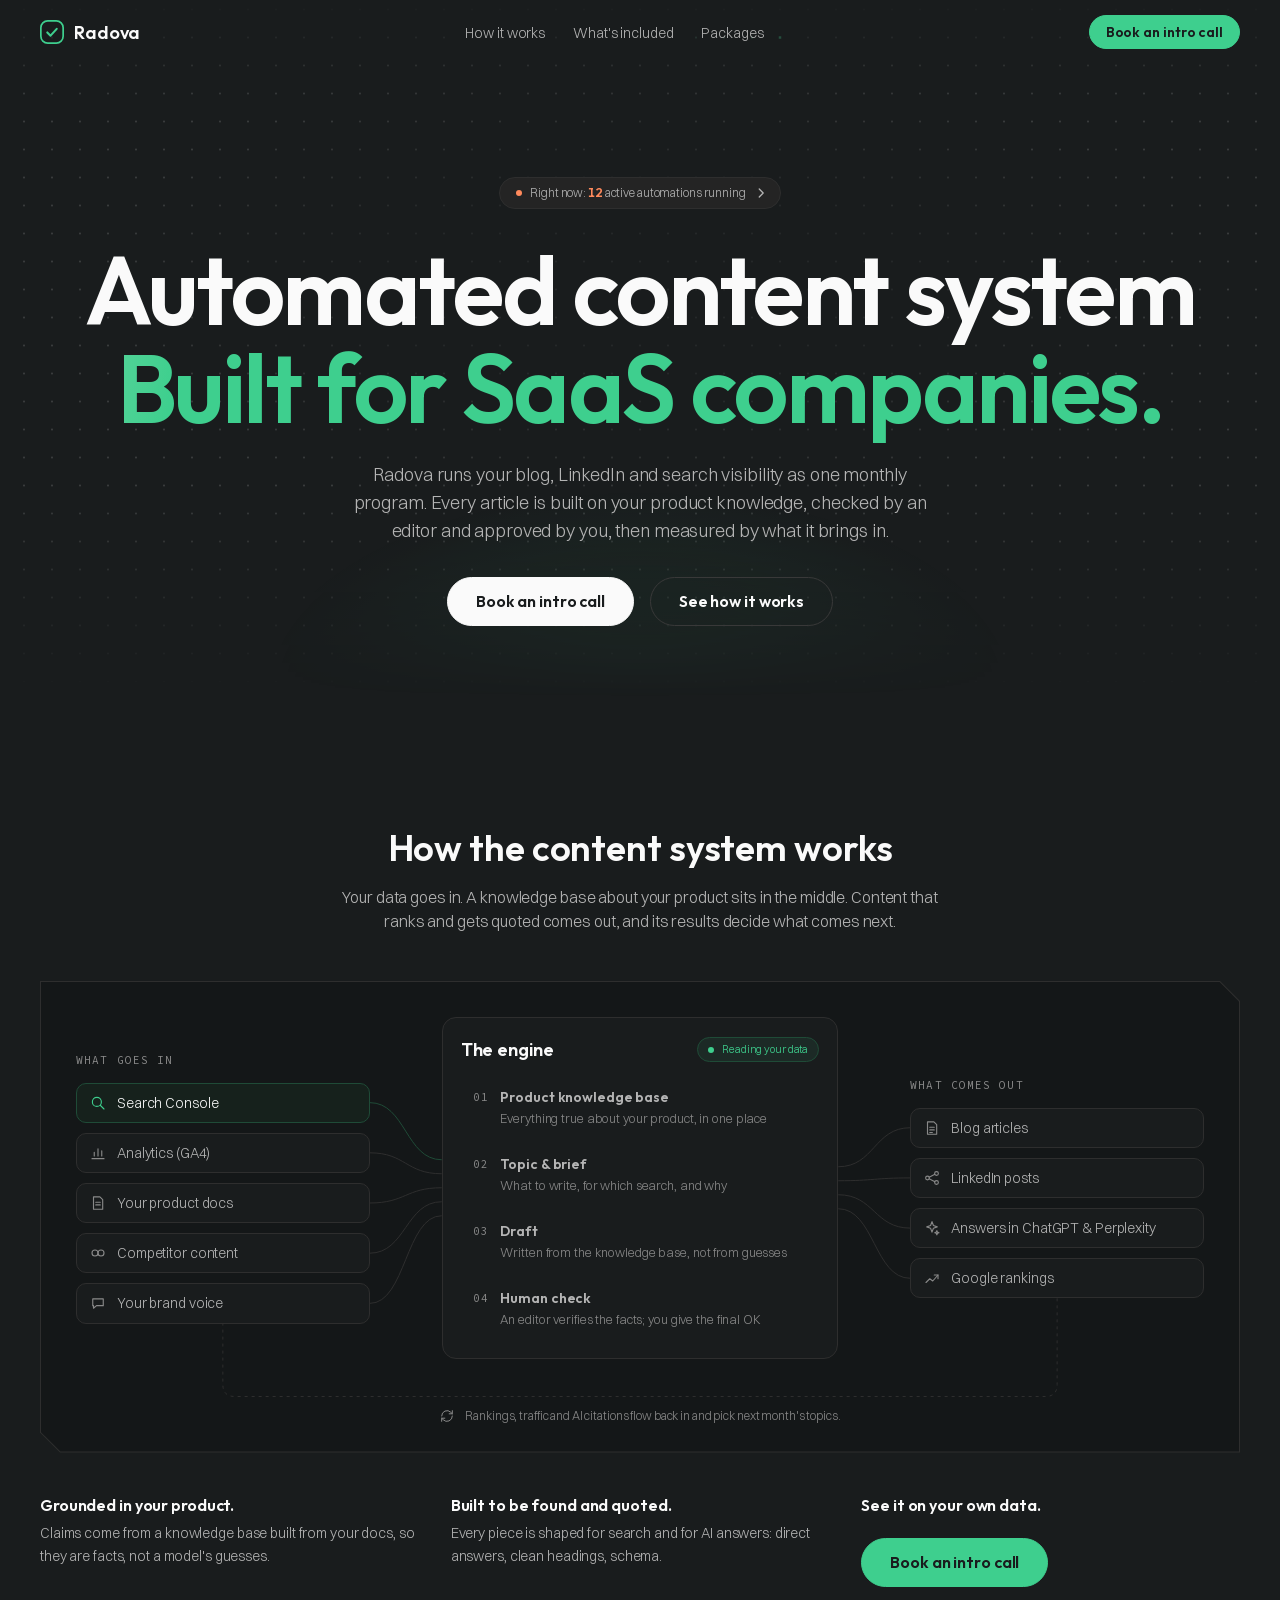
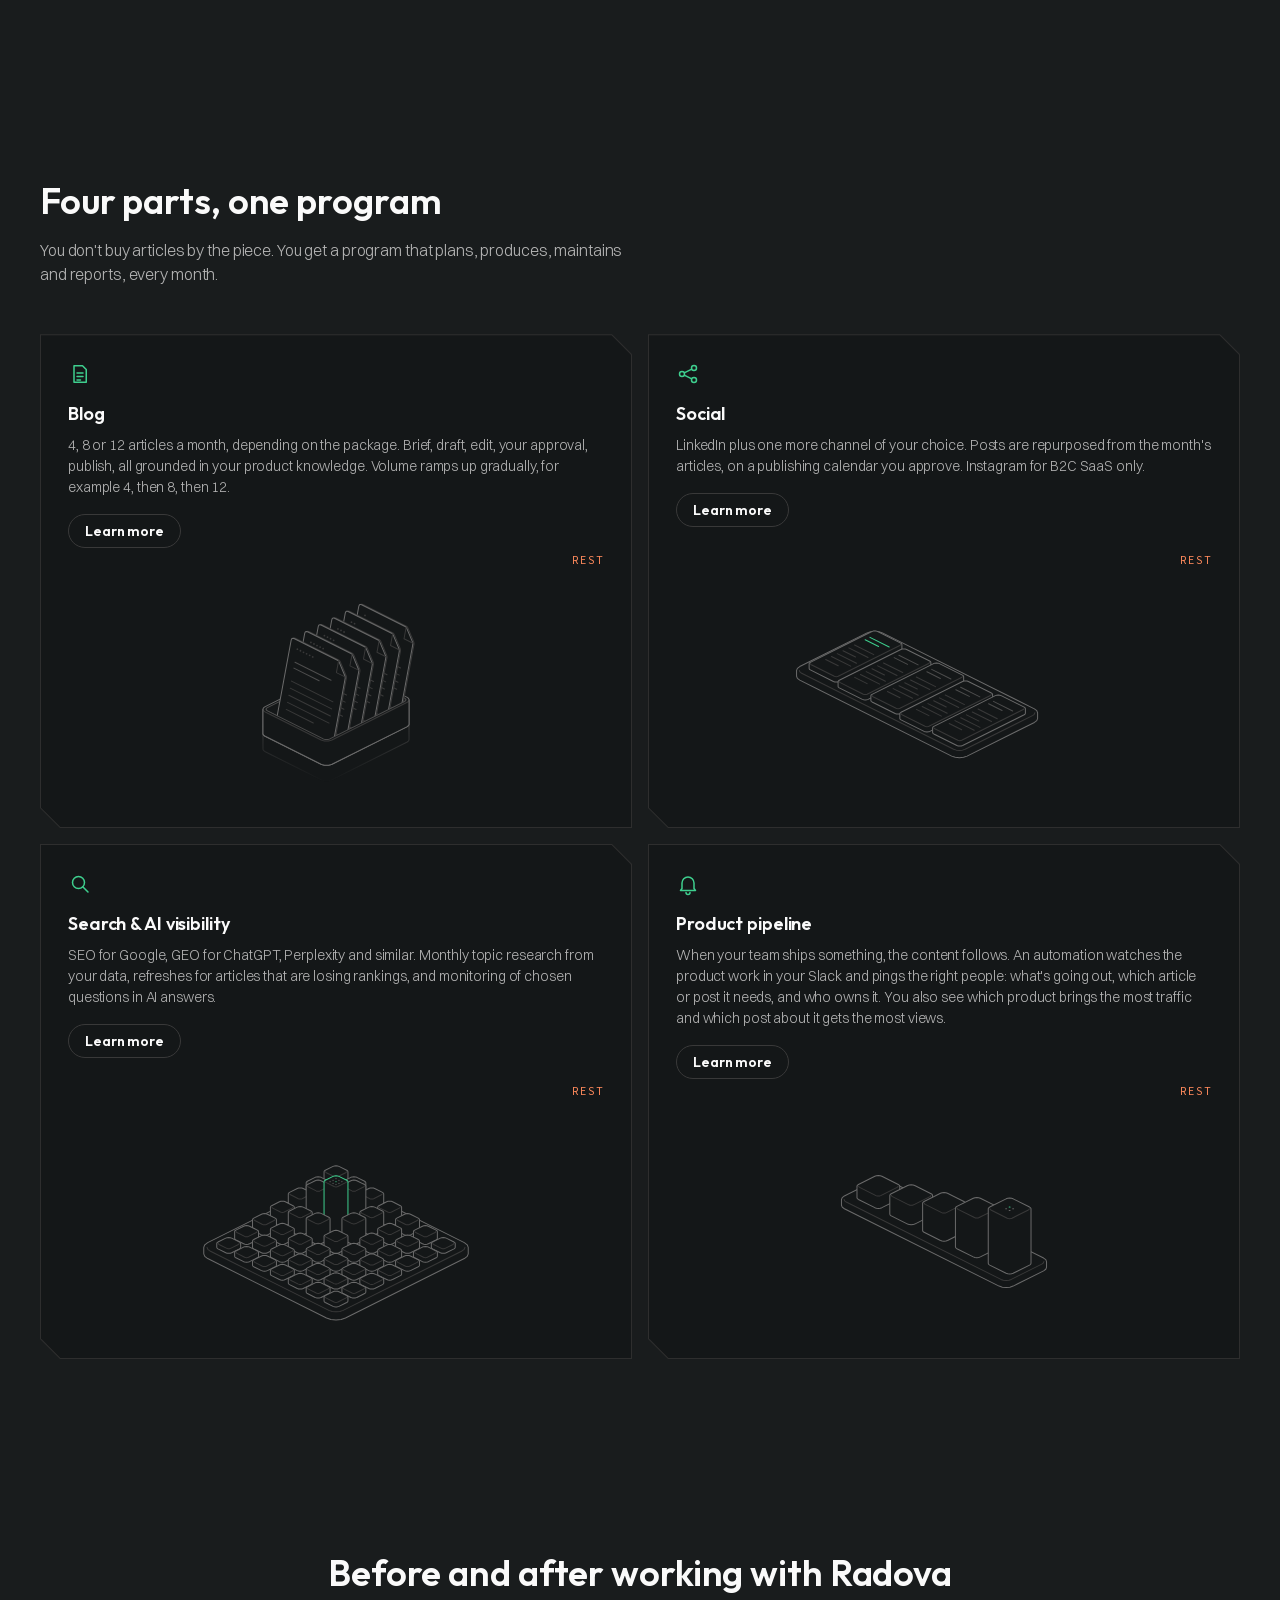
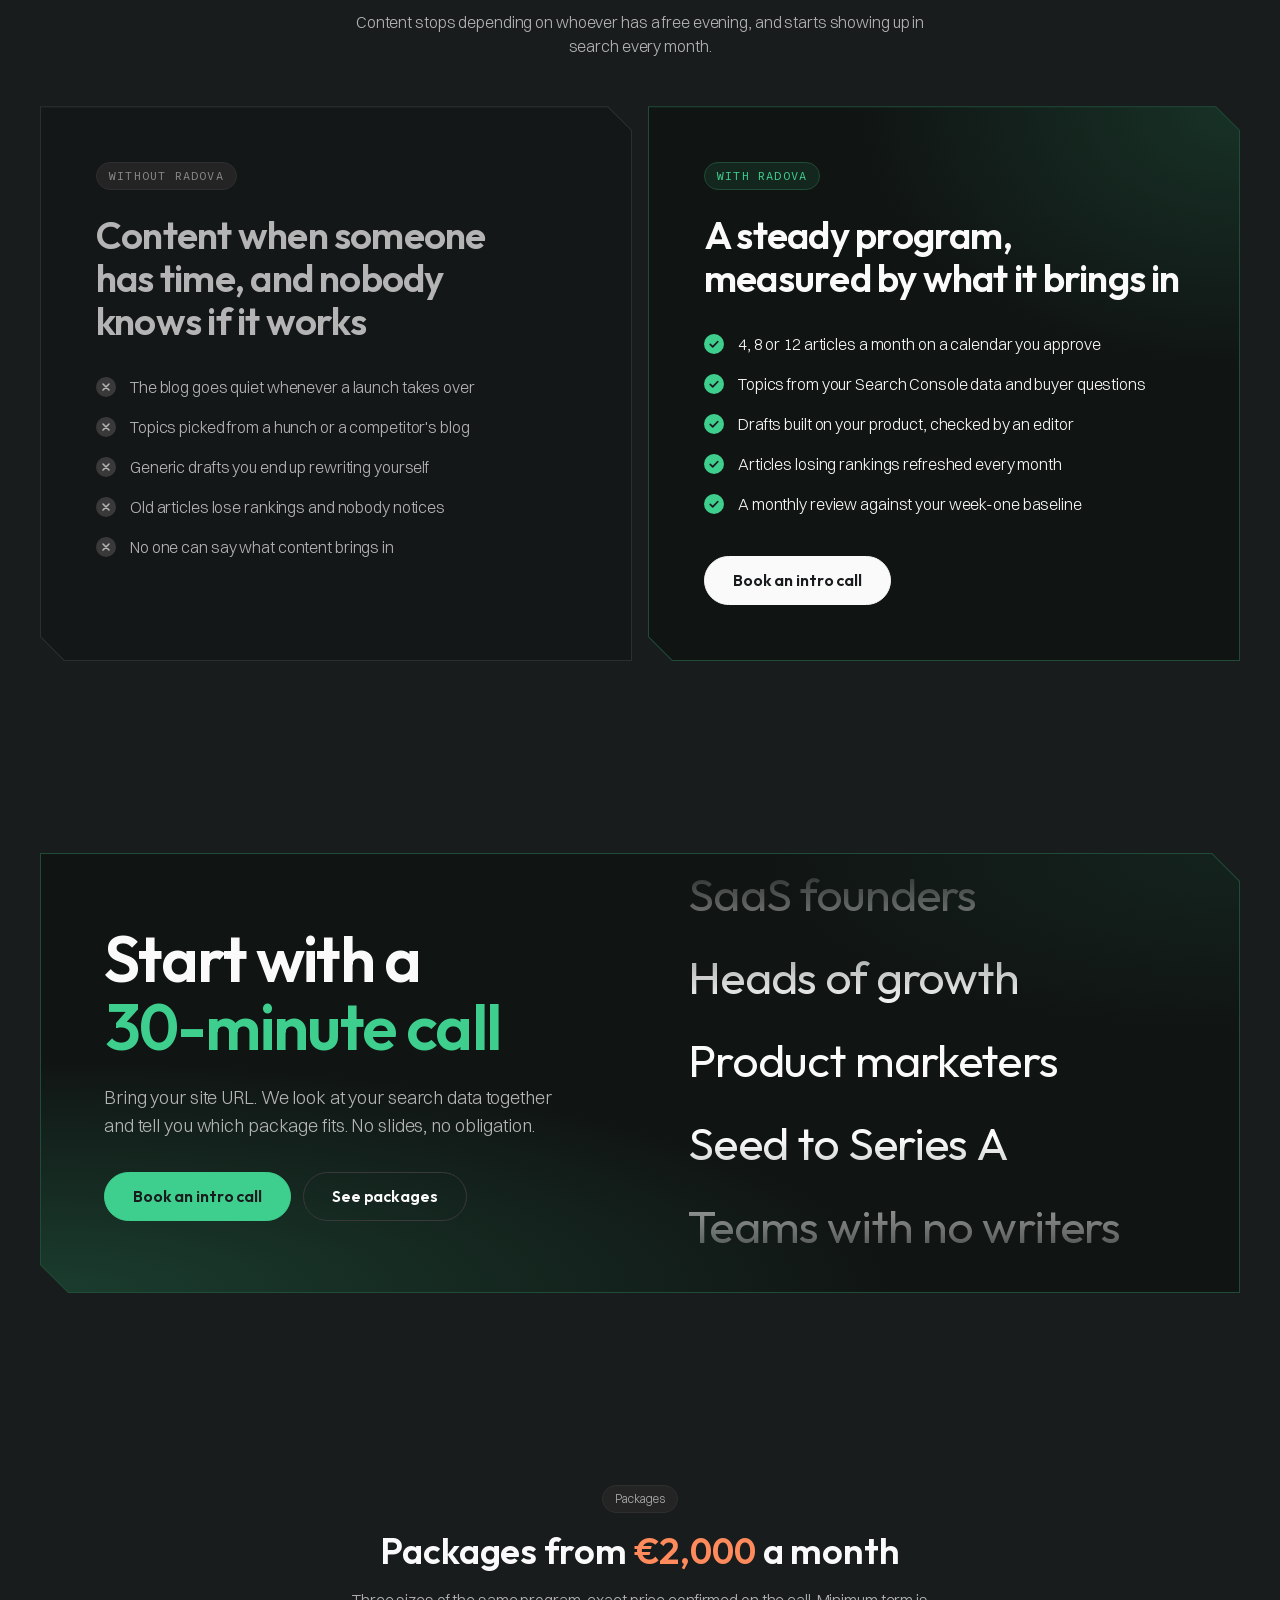
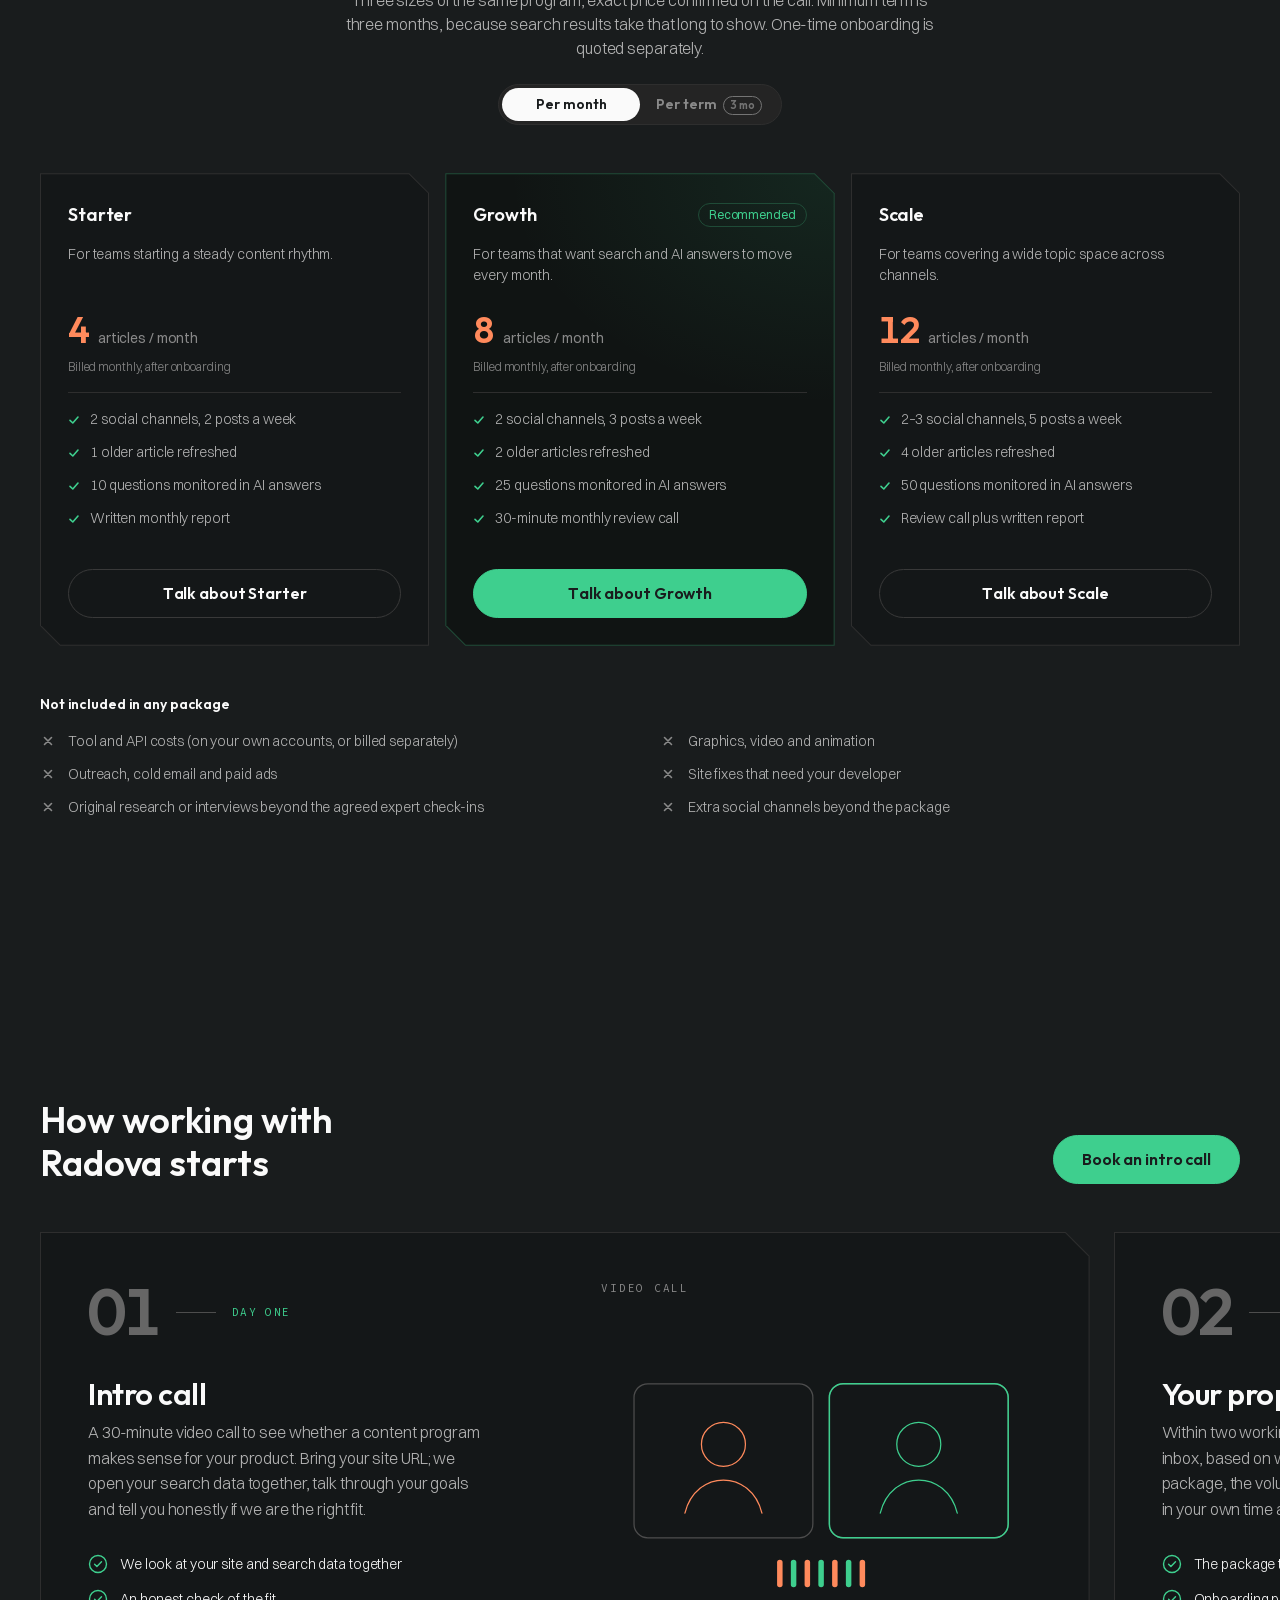
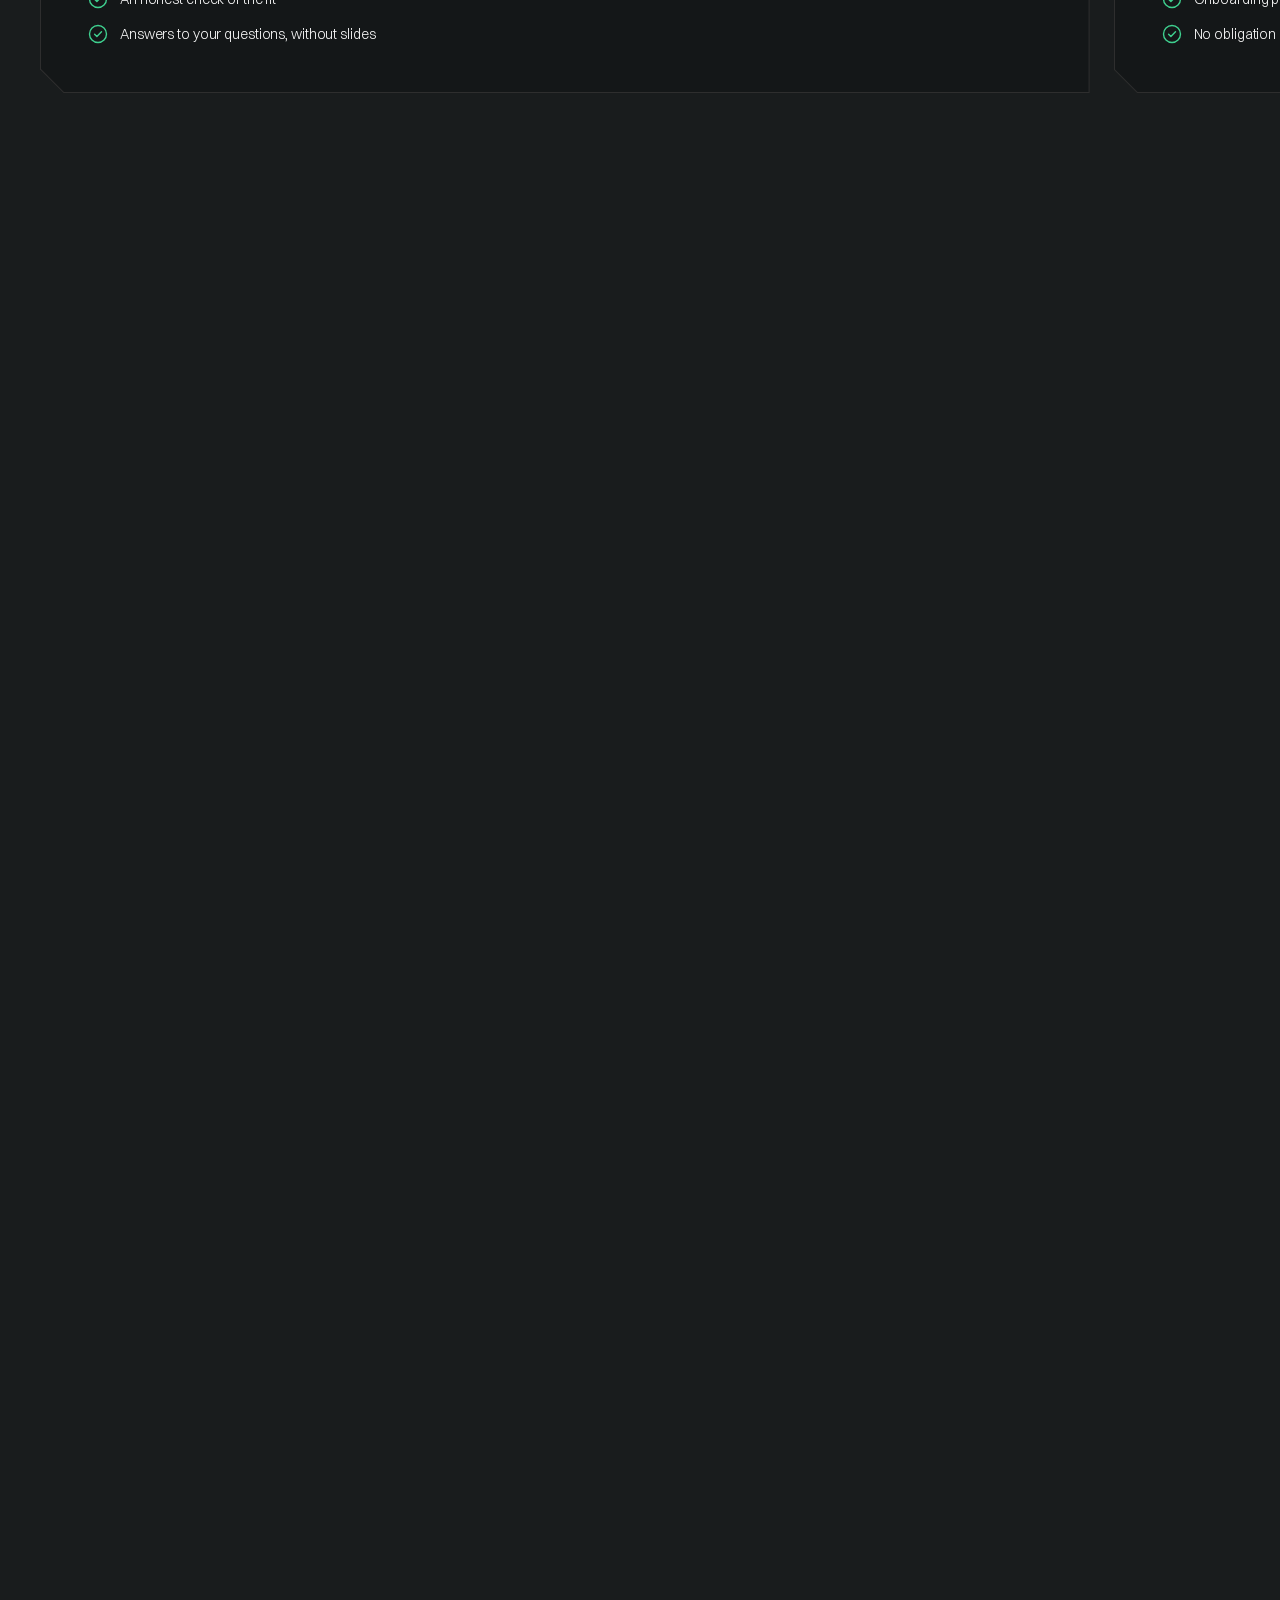
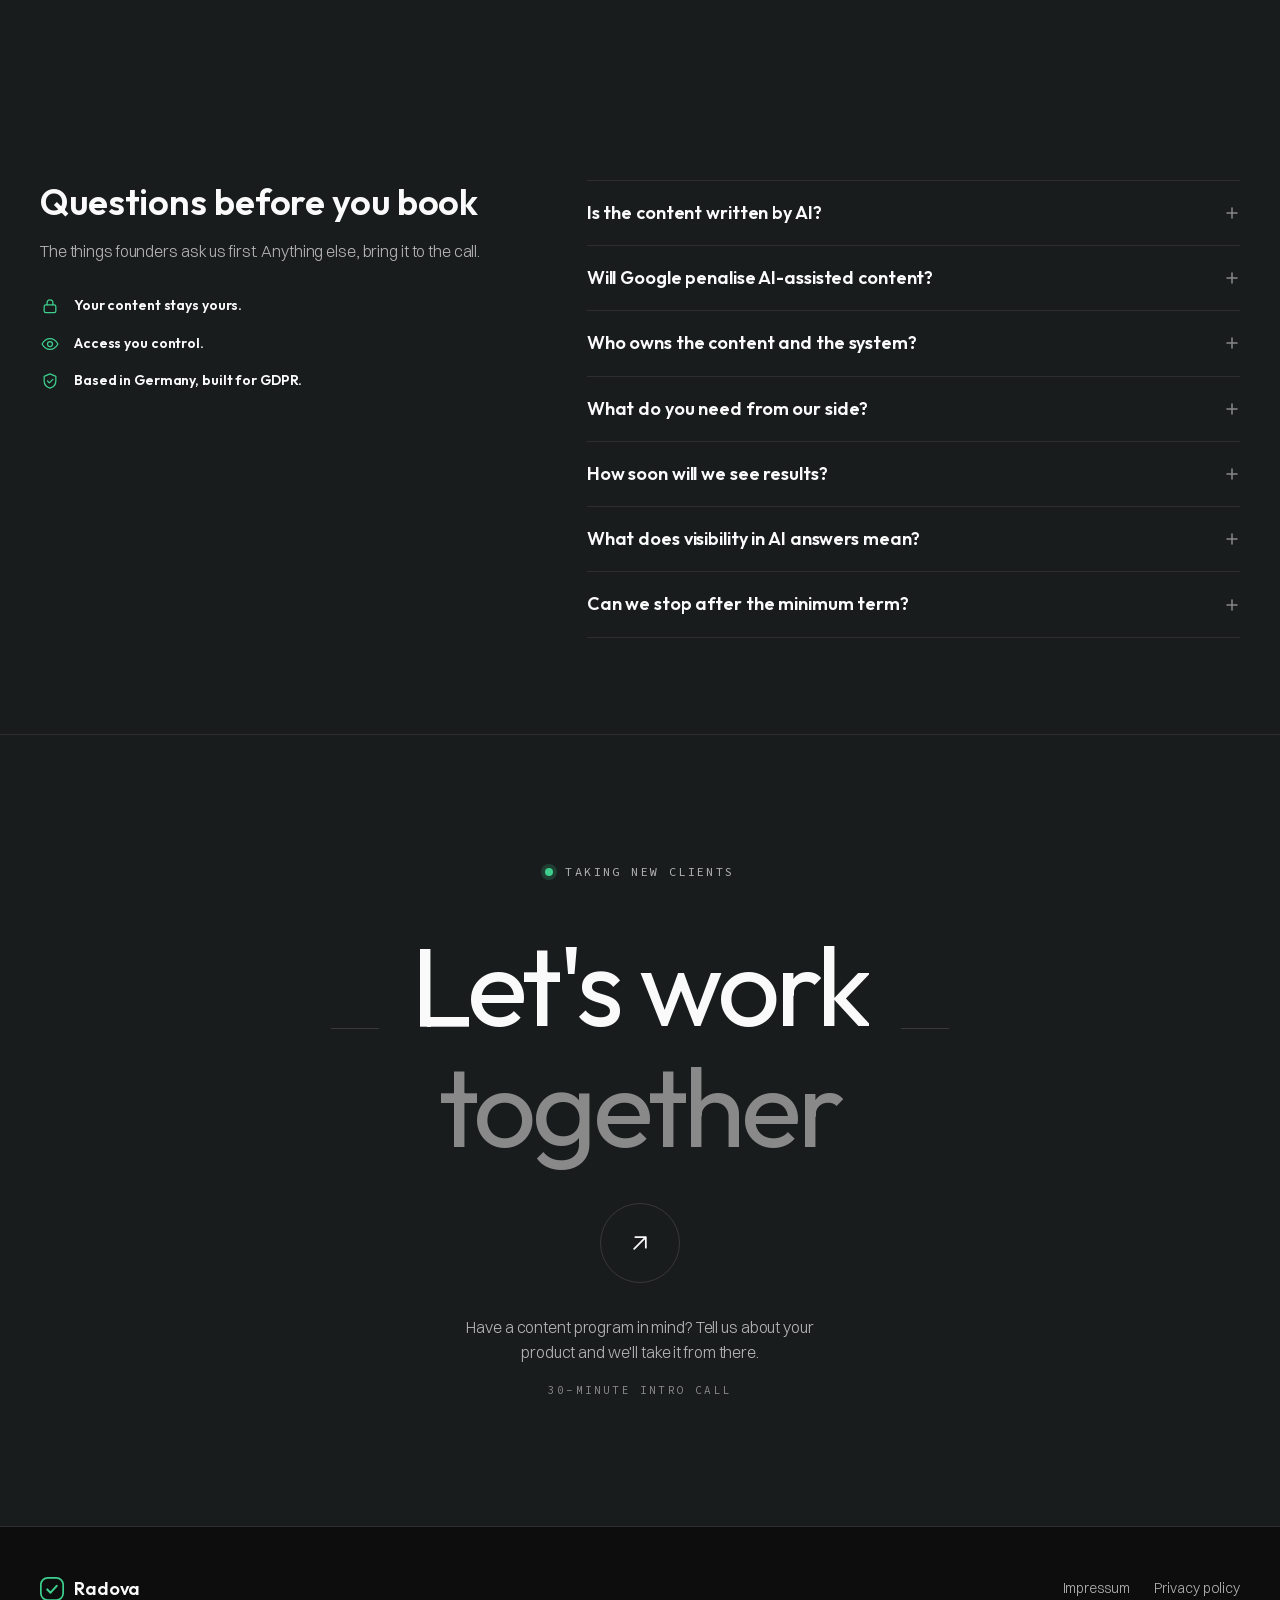
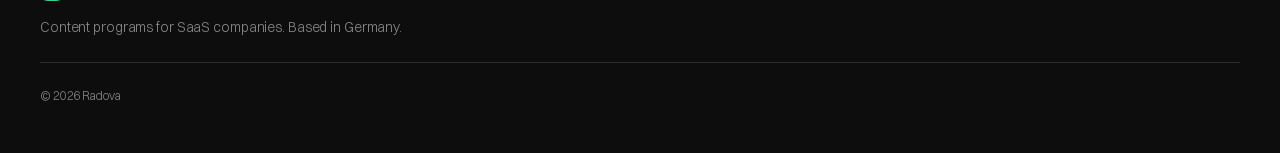
==== commit 42dfbff2: "Add 404 page with particle typography, new hero headline Co-Authored-By: Claude Opus 5.5 <noreply@an" ====
--- a/index.html
+++ b/index.html
@@ -129,8 +129,8 @@
           <svg class="icon icon--sm" viewBox="0 0 16 16" aria-hidden="true"><path d="M6 3.5L10.5 8 6 12.5" fill="none" stroke="currentColor" stroke-width="1.5" stroke-linecap="round" stroke-linejoin="round"/></svg>
         </a>
         <h1 id="hero-title" class="hero__title">
-          The content system for SaaS.
-          <span class="accent">Built for SEO and AI search.</span>
+          Automated content system
+          <span class="accent">Built for SaaS companies.</span>
         </h1>
         <p class="hero__lede">Radova runs your blog, LinkedIn and search visibility as one monthly program. Every article is built on your product knowledge, checked by an editor and approved by you, then measured by what it brings in.</p>
         <div class="hero__actions">
--- a/assets/css/style.css
+++ b/assets/css/style.css
@@ -1429,3 +1429,39 @@
   .process__art svg * { animation: none !important; }
   .pa-text, .pa-chart { stroke-dashoffset: 0; }
 }
+
+/* 404 ------------------------------------------------------------------ */
+
+.nf-body { min-height: 100vh; min-height: 100dvh; display: flex; flex-direction: column; }
+.nf-top { padding-block: 20px; }
+.nf {
+  flex: 1;
+  display: flex;
+  flex-direction: column;
+  align-items: center;
+  justify-content: center;
+  text-align: center;
+  padding-block: 24px 64px;
+}
+.nf__type {
+  width: 100%;
+  max-width: 880px;
+  height: clamp(180px, 38vw, 360px);
+  color: var(--color-phosphor-green);
+  font-family: var(--font-display);
+  touch-action: none;
+}
+.nf__type canvas { display: block; width: 100%; height: 100%; cursor: crosshair; }
+.nf__lead {
+  margin-top: var(--spacing-24, 24px);
+  font-family: var(--font-display);
+  font-weight: 600;
+  font-size: var(--text-heading-sm);
+  line-height: 1.25;
+}
+.nf__text {
+  max-width: 44ch;
+  margin-top: 12px;
+  color: var(--color-silver-mist);
+}
+.nf__btn { margin-top: 32px; }
